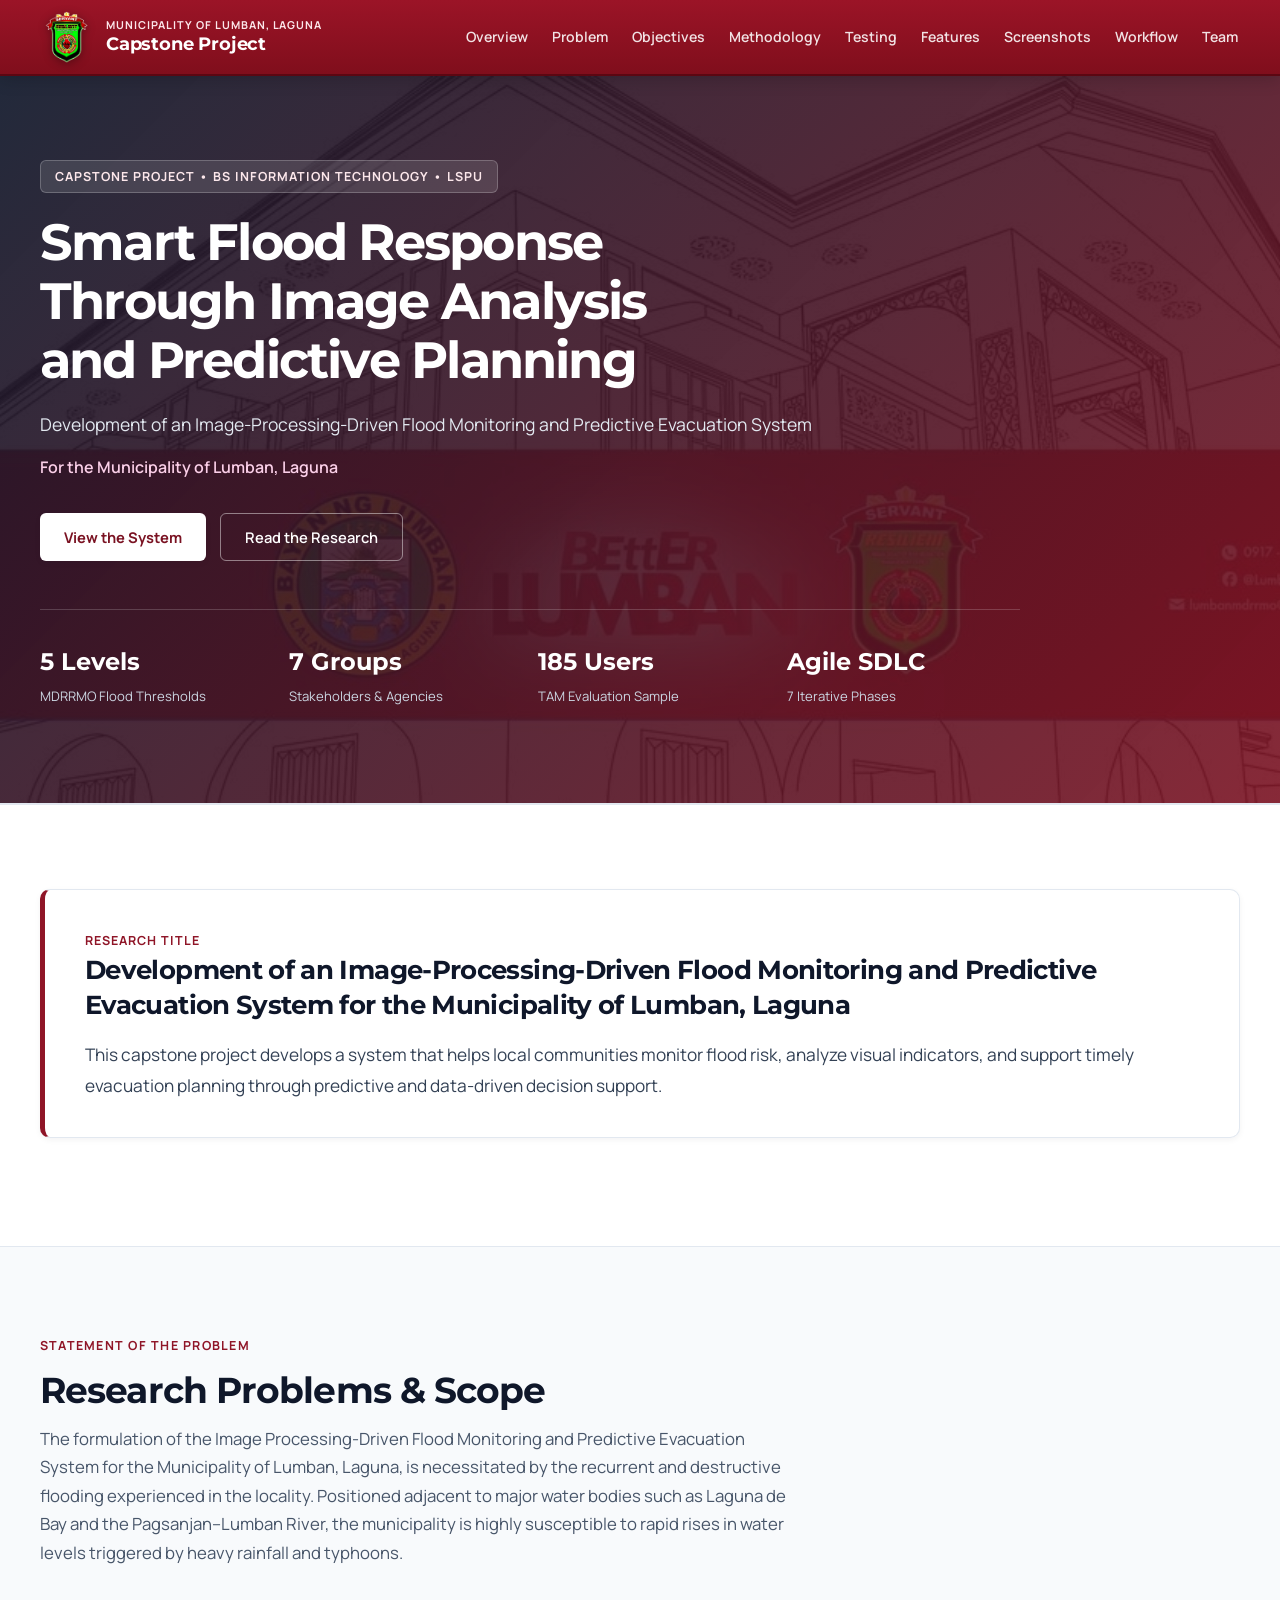
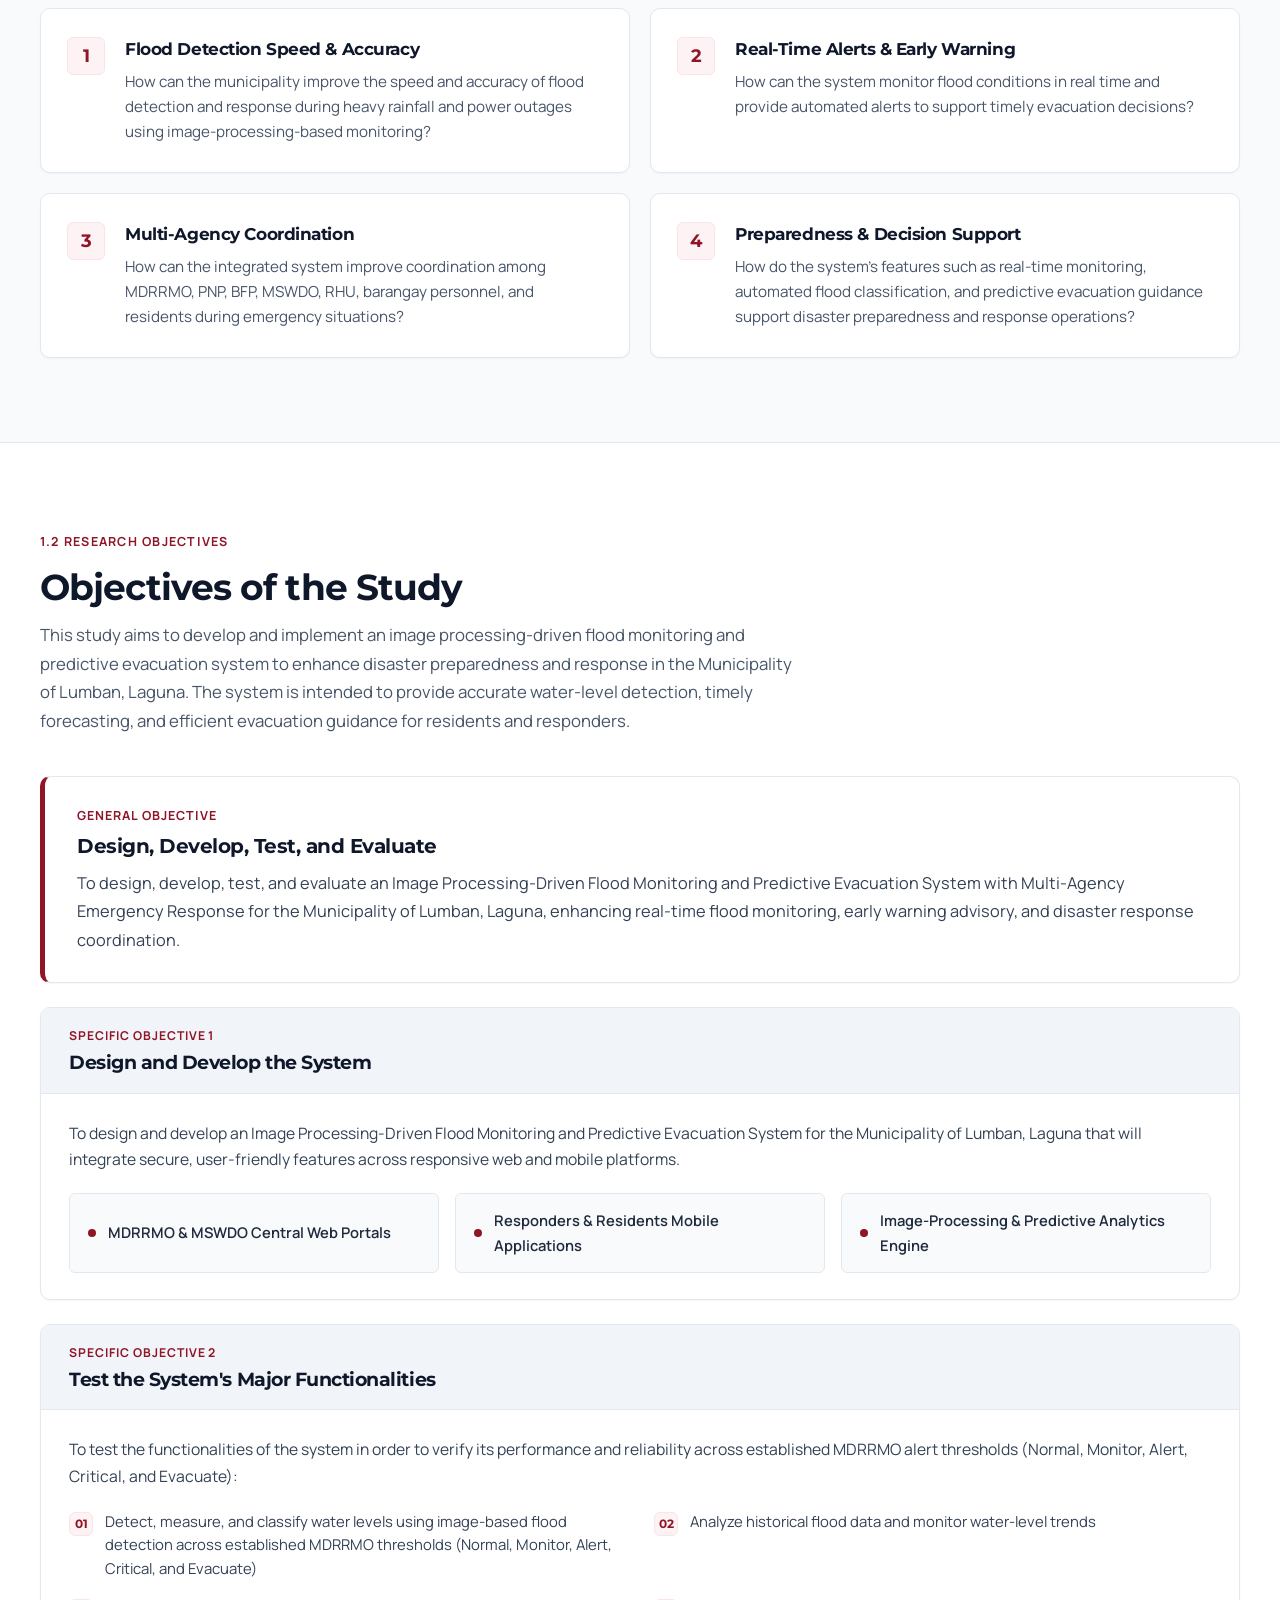
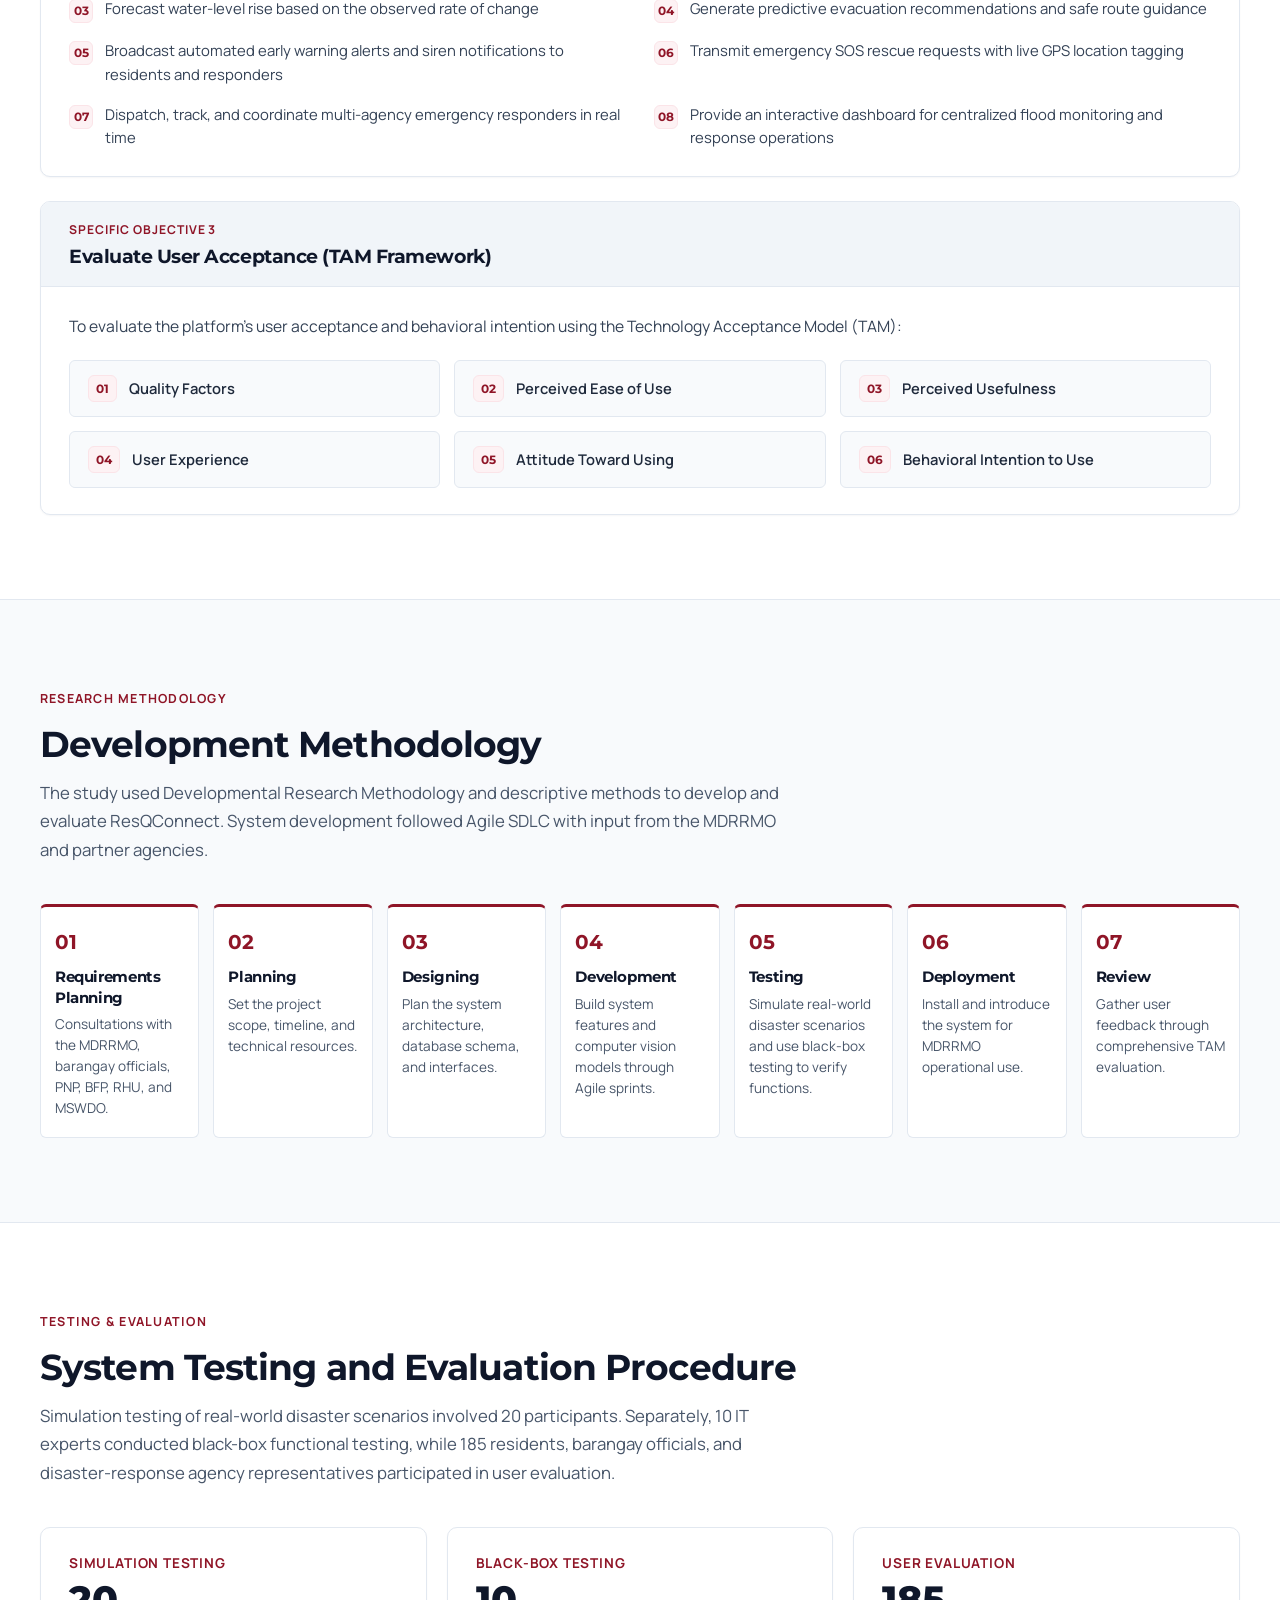
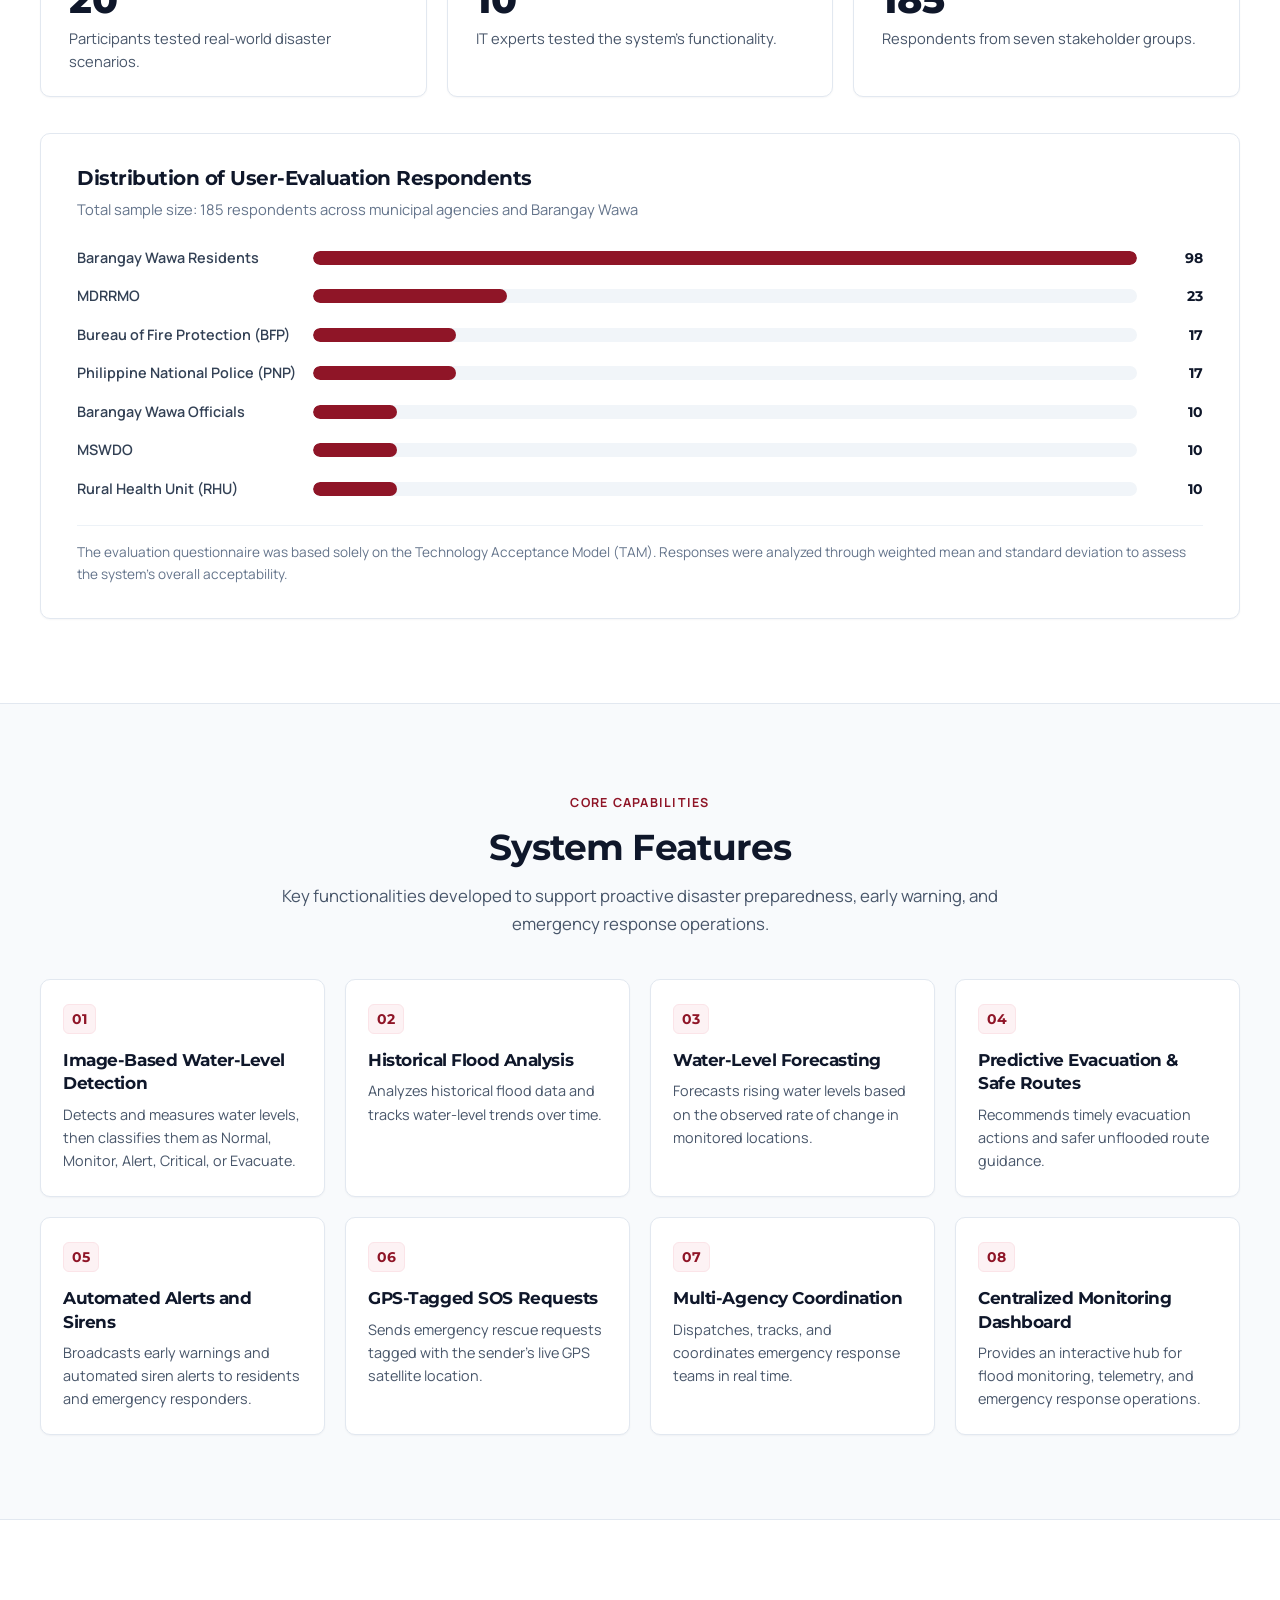
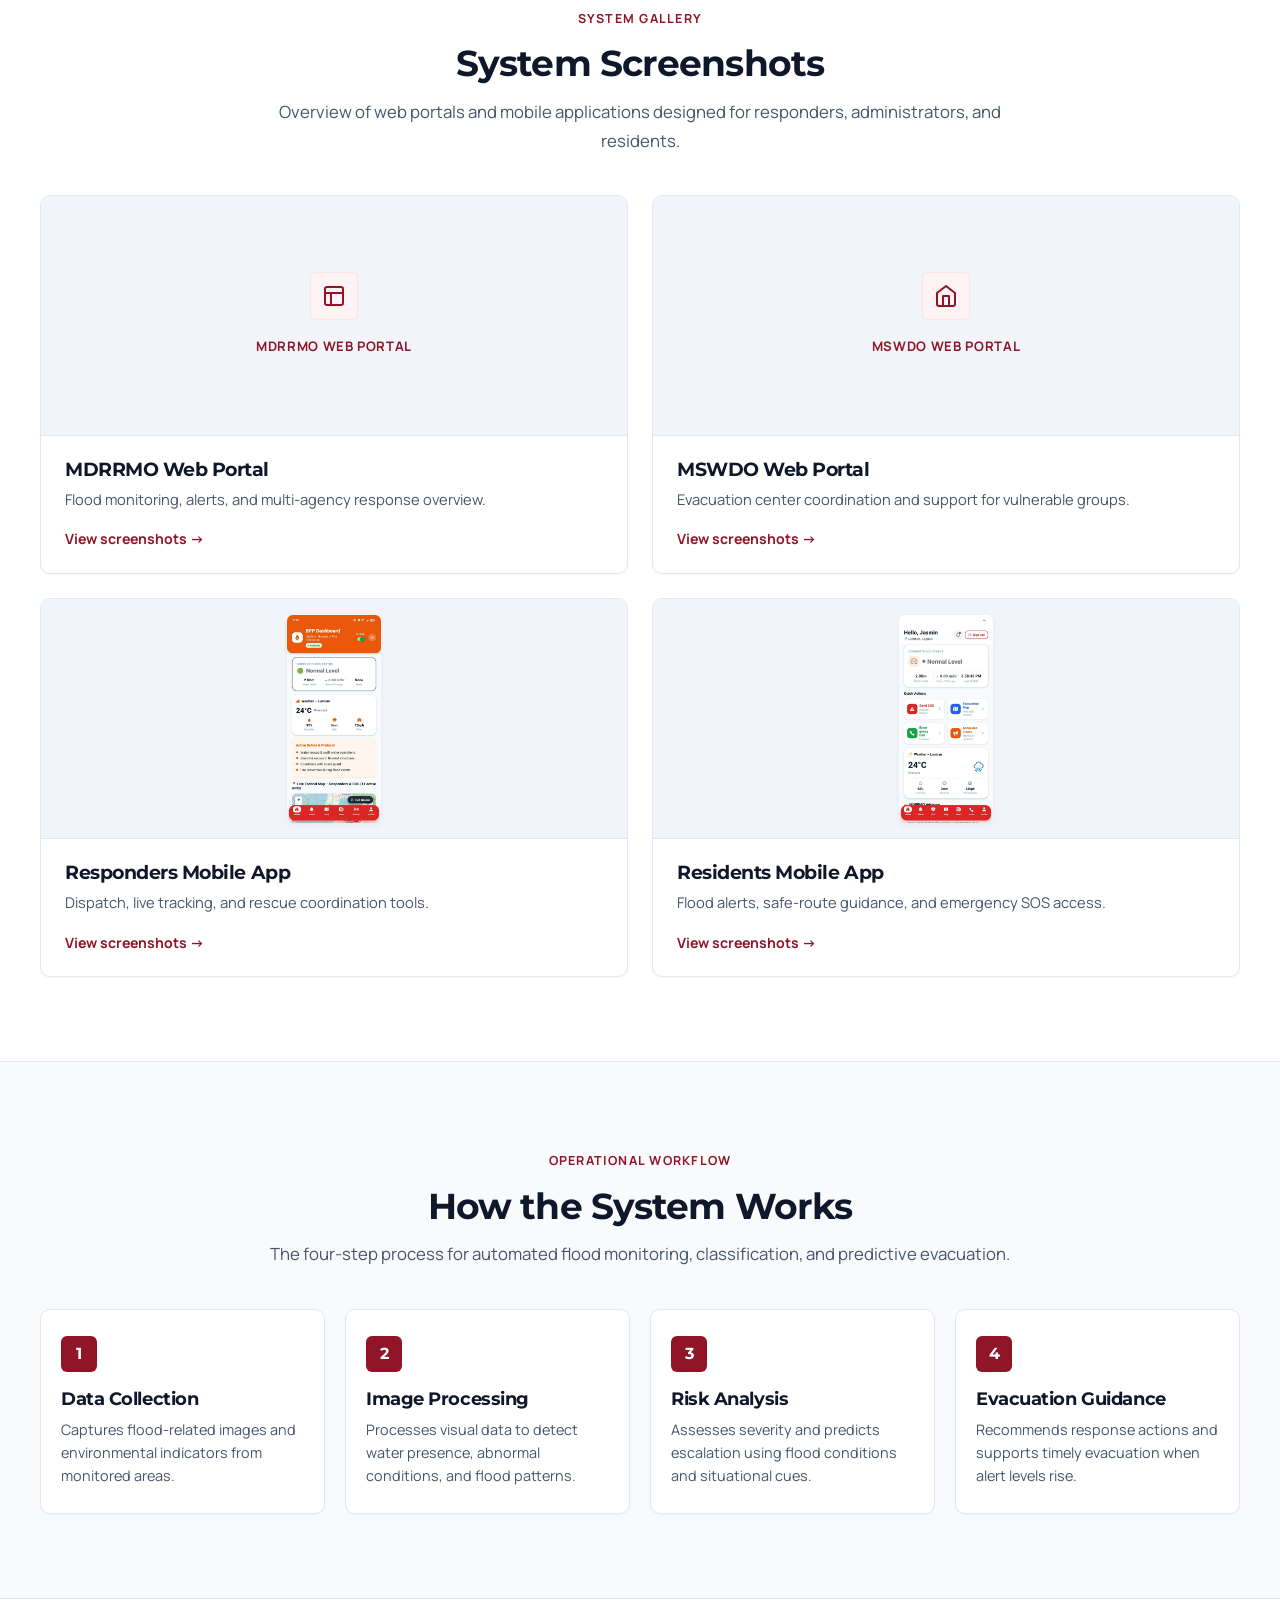
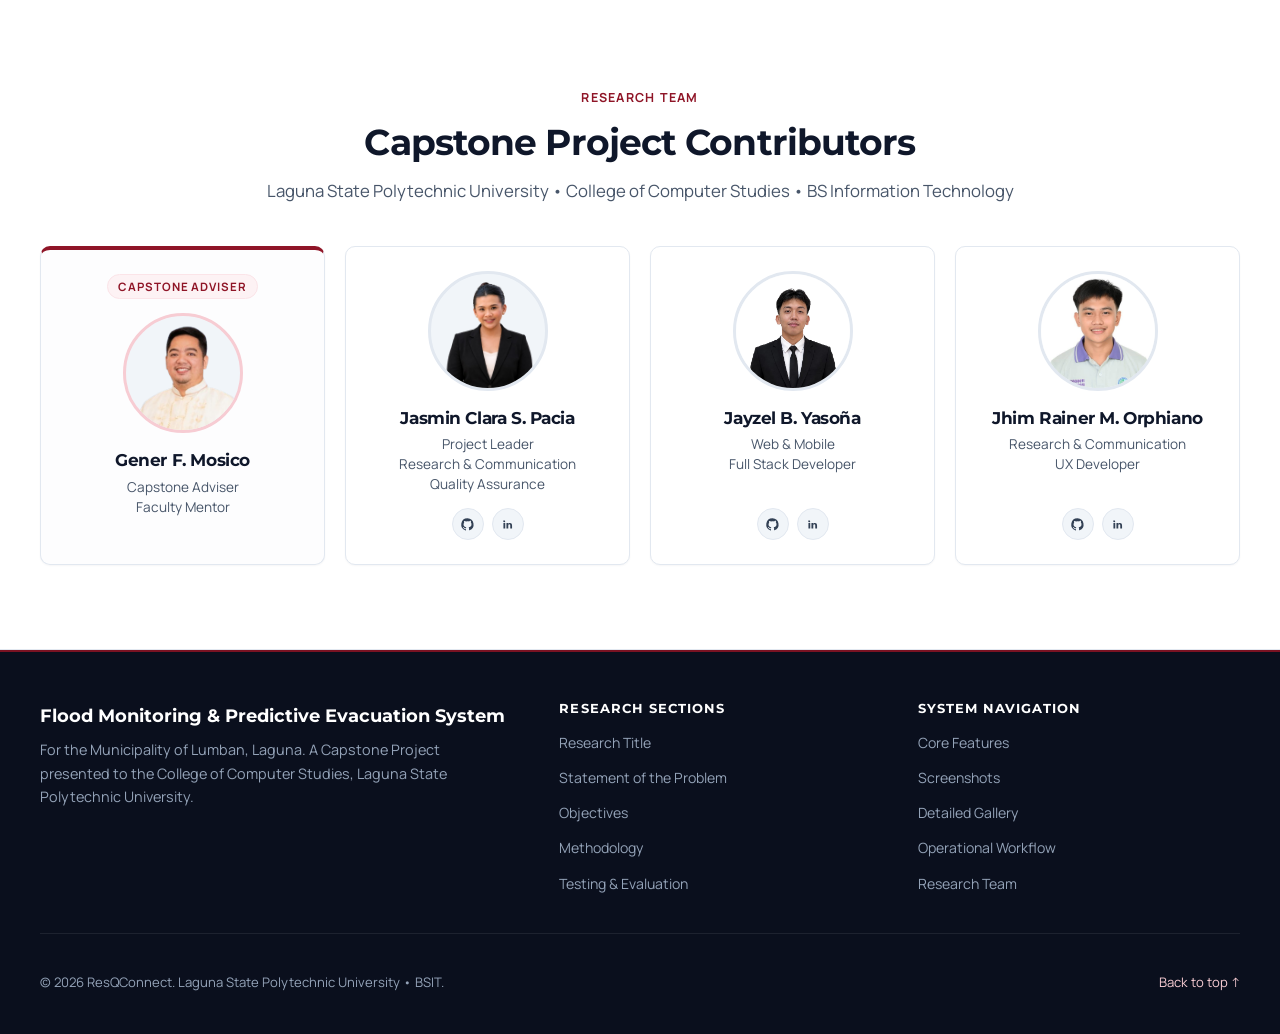
==== index.html @ 84edc013 "1st commit Web Pages" ====
<!DOCTYPE html>
<html lang="en">
  <head>
    <meta charset="UTF-8" />
    <meta name="viewport" content="width=device-width, initial-scale=1.0" />
    <title>Development of an Image-Processing-Driven Flood Monitoring and Predictive Evacuation System for Municipality of Lumban, Laguna</title>
    <meta
      name="description"
      content="Development of an Image-Processing-Driven Flood Monitoring and Predictive Evacuation System for Municipality of Lumban, Laguna."
    />
    <link rel="icon" type="image/png" href="assets/images/logo.png" />
    <link rel="shortcut icon" type="image/png" href="assets/images/logo.png" />
    <link rel="apple-touch-icon" href="assets/images/logo.png" />
    <link rel="preconnect" href="https://fonts.googleapis.com" />
    <link rel="preconnect" href="https://fonts.gstatic.com" crossorigin />
    <link
      href="https://fonts.googleapis.com/css2?family=Manrope:wght@400;500;600;700;800&family=Montserrat:wght@600;700;800&display=swap"
      rel="stylesheet"
    />
    <link rel="stylesheet" href="styles.css" />
  </head>
  <body>
    <div class="page-shell">
      <!-- Main Topbar Navigation -->
      <header class="topbar">
        <div class="container nav">
          <a href="#top" class="brand-wrap">
            <img src="assets/images/logo.png" alt="ResQConnect Logo" class="brand-logo" />
            <div class="brand-copy">
              <span class="brand-kicker">Municipality of Lumban, Laguna</span>
              <strong>Capstone Project</strong>
            </div>
          </a>

          <nav class="main-nav" aria-label="Main navigation">
            <a href="#overview">Overview</a>
            <a href="#problem">Problem</a>
            <a href="#objectives">Objectives</a>
            <a href="#methodology">Methodology</a>
            <a href="#testing">Testing</a>
            <a href="#features">Features</a>
            <a href="#screenshots">Screenshots</a>
            <a href="#workflow">Workflow</a>
            <a href="#team">Team</a>
          </nav>

          <button class="nav-toggle" type="button" aria-label="Toggle navigation menu" aria-expanded="false">
            <span></span>
            <span></span>
            <span></span>
          </button>
        </div>
      </header>

      <main>
        <!-- Hero Section -->
        <section class="hero" id="top">
          <div class="container">
            <div class="hero-content">
              <span class="hero-meta-badge">Capstone Project &bull; BS Information Technology &bull; LSPU</span>
              <h1>
                Smart Flood Response<br />
                Through Image Analysis<br />
                and Predictive Planning
              </h1>
              <p class="hero-subtitle">
                Development of an Image-Processing-Driven Flood Monitoring and Predictive Evacuation System
              </p>
              <p class="hero-location">
                For the Municipality of Lumban, Laguna
              </p>

              <div class="hero-actions">
                <a href="#overview" class="btn btn-white">View the System</a>
                <a href="#features" class="btn btn-outline-white">Read the Research</a>
              </div>

              <div class="hero-key-facts">
                <div class="fact-item">
                  <strong>5 Levels</strong>
                  <span>MDRRMO Flood Thresholds</span>
                </div>
                <div class="fact-item">
                  <strong>7 Groups</strong>
                  <span>Stakeholders &amp; Agencies</span>
                </div>
                <div class="fact-item">
                  <strong>185 Users</strong>
                  <span>TAM Evaluation Sample</span>
                </div>
                <div class="fact-item">
                  <strong>Agile SDLC</strong>
                  <span>7 Iterative Phases</span>
                </div>
              </div>
            </div>
          </div>
        </section>

        <!-- Research Overview / Research Title -->
        <section id="overview" class="section section-alt">
          <div class="container">
            <div class="research-title-card">
              <span class="research-title-kicker">Research Title</span>
              <h2>
                Development of an Image-Processing-Driven Flood Monitoring and Predictive Evacuation System for the Municipality of Lumban, Laguna
              </h2>
              <p class="research-summary-text">
                This capstone project develops a system that helps local communities monitor flood risk, analyze visual indicators, and support timely evacuation planning through predictive and data-driven decision support.
              </p>
            </div>
          </div>
        </section>

        <!-- Statement of the Problem -->
        <section id="problem" class="section">
          <div class="container">
            <div class="section-heading">
              <span class="section-kicker">Statement of the Problem</span>
              <h2>Research Problems &amp; Scope</h2>
              <p class="section-subtitle">
                The formulation of the Image Processing-Driven Flood Monitoring and Predictive Evacuation System for the Municipality of Lumban, Laguna, is necessitated by the recurrent and destructive flooding experienced in the locality. Positioned adjacent to major water bodies such as Laguna de Bay and the Pagsanjan–Lumban River, the municipality is highly susceptible to rapid rises in water levels triggered by heavy rainfall and typhoons.
              </p>
            </div>

            <div class="problem-grid">
              <article class="problem-card">
                <div class="problem-number">1</div>
                <div class="problem-body">
                  <h3>Flood Detection Speed &amp; Accuracy</h3>
                  <p>
                    How can the municipality improve the speed and accuracy of flood detection and response during heavy rainfall and power outages using image-processing-based monitoring?
                  </p>
                </div>
              </article>

              <article class="problem-card">
                <div class="problem-number">2</div>
                <div class="problem-body">
                  <h3>Real-Time Alerts &amp; Early Warning</h3>
                  <p>
                    How can the system monitor flood conditions in real time and provide automated alerts to support timely evacuation decisions?
                  </p>
                </div>
              </article>

              <article class="problem-card">
                <div class="problem-number">3</div>
                <div class="problem-body">
                  <h3>Multi-Agency Coordination</h3>
                  <p>
                    How can the integrated system improve coordination among MDRRMO, PNP, BFP, MSWDO, RHU, barangay personnel, and residents during emergency situations?
                  </p>
                </div>
              </article>

              <article class="problem-card">
                <div class="problem-number">4</div>
                <div class="problem-body">
                  <h3>Preparedness &amp; Decision Support</h3>
                  <p>
                    How do the system’s features such as real-time monitoring, automated flood classification, and predictive evacuation guidance support disaster preparedness and response operations?
                  </p>
                </div>
              </article>
            </div>
          </div>
        </section>

        <!-- Research Objectives -->
        <section id="objectives" class="section section-alt">
          <div class="container">
            <div class="section-heading">
              <span class="section-kicker">1.2 Research Objectives</span>
              <h2>Objectives of the Study</h2>
              <p class="section-subtitle">
                This study aims to develop and implement an image processing-driven flood monitoring and predictive evacuation system to enhance disaster preparedness and response in the Municipality of Lumban, Laguna. The system is intended to provide accurate water-level detection, timely forecasting, and efficient evacuation guidance for residents and responders.
              </p>
            </div>

            <div class="general-objective-box">
              <span class="box-kicker">General Objective</span>
              <h3>Design, Develop, Test, and Evaluate</h3>
              <p>
                To design, develop, test, and evaluate an Image Processing-Driven Flood Monitoring and Predictive Evacuation System with Multi-Agency Emergency Response for the Municipality of Lumban, Laguna, enhancing real-time flood monitoring, early warning advisory, and disaster response coordination.
              </p>
            </div>

            <div class="objectives-stack">
              <!-- Specific Objective 1 -->
              <article class="objective-card">
                <div class="objective-header">
                  <span class="objective-tag">Specific Objective 1</span>
                  <h3>Design and Develop the System</h3>
                </div>
                <div class="objective-body">
                  <p>
                    To design and develop an Image Processing-Driven Flood Monitoring and Predictive Evacuation System for the Municipality of Lumban, Laguna that will integrate secure, user-friendly features across responsive web and mobile platforms.
                  </p>
                  <div class="objective-chips-grid">
                    <div class="objective-chip">
                      <span class="chip-dot"></span>
                      <span>MDRRMO &amp; MSWDO Central Web Portals</span>
                    </div>
                    <div class="objective-chip">
                      <span class="chip-dot"></span>
                      <span>Responders &amp; Residents Mobile Applications</span>
                    </div>
                    <div class="objective-chip">
                      <span class="chip-dot"></span>
                      <span>Image-Processing &amp; Predictive Analytics Engine</span>
                    </div>
                  </div>
                </div>
              </article>

              <!-- Specific Objective 2 -->
              <article class="objective-card">
                <div class="objective-header">
                  <span class="objective-tag">Specific Objective 2</span>
                  <h3>Test the System's Major Functionalities</h3>
                </div>
                <div class="objective-body">
                  <p>
                    To test the functionalities of the system in order to verify its performance and reliability across established MDRRMO alert thresholds (Normal, Monitor, Alert, Critical, and Evacuate):
                  </p>
                  <ul class="feature-check-list">
                    <li>
                      <span class="check-num">01</span>
                      <span>Detect, measure, and classify water levels using image-based flood detection across established MDRRMO thresholds (Normal, Monitor, Alert, Critical, and Evacuate)</span>
                    </li>
                    <li>
                      <span class="check-num">02</span>
                      <span>Analyze historical flood data and monitor water-level trends</span>
                    </li>
                    <li>
                      <span class="check-num">03</span>
                      <span>Forecast water-level rise based on the observed rate of change</span>
                    </li>
                    <li>
                      <span class="check-num">04</span>
                      <span>Generate predictive evacuation recommendations and safe route guidance</span>
                    </li>
                    <li>
                      <span class="check-num">05</span>
                      <span>Broadcast automated early warning alerts and siren notifications to residents and responders</span>
                    </li>
                    <li>
                      <span class="check-num">06</span>
                      <span>Transmit emergency SOS rescue requests with live GPS location tagging</span>
                    </li>
                    <li>
                      <span class="check-num">07</span>
                      <span>Dispatch, track, and coordinate multi-agency emergency responders in real time</span>
                    </li>
                    <li>
                      <span class="check-num">08</span>
                      <span>Provide an interactive dashboard for centralized flood monitoring and response operations</span>
                    </li>
                  </ul>
                </div>
              </article>

              <!-- Specific Objective 3 -->
              <article class="objective-card">
                <div class="objective-header">
                  <span class="objective-tag">Specific Objective 3</span>
                  <h3>Evaluate User Acceptance (TAM Framework)</h3>
                </div>
                <div class="objective-body">
                  <p>
                    To evaluate the platform's user acceptance and behavioral intention using the Technology Acceptance Model (TAM):
                  </p>
                  <ul class="tam-grid">
                    <li class="tam-grid-item">
                      <span class="tam-num">01</span>
                      <span>Quality Factors</span>
                    </li>
                    <li class="tam-grid-item">
                      <span class="tam-num">02</span>
                      <span>Perceived Ease of Use</span>
                    </li>
                    <li class="tam-grid-item">
                      <span class="tam-num">03</span>
                      <span>Perceived Usefulness</span>
                    </li>
                    <li class="tam-grid-item">
                      <span class="tam-num">04</span>
                      <span>User Experience</span>
                    </li>
                    <li class="tam-grid-item">
                      <span class="tam-num">05</span>
                      <span>Attitude Toward Using</span>
                    </li>
                    <li class="tam-grid-item">
                      <span class="tam-num">06</span>
                      <span>Behavioral Intention to Use</span>
                    </li>
                  </ul>
                </div>
              </article>
            </div>
          </div>
        </section>

        <!-- Methodology -->
        <section id="methodology" class="section">
          <div class="container">
            <div class="section-heading">
              <span class="section-kicker">Research Methodology</span>
              <h2>Development Methodology</h2>
              <p class="section-subtitle">
                The study used Developmental Research Methodology and descriptive methods to develop and evaluate ResQConnect. System development followed Agile SDLC with input from the MDRRMO and partner agencies.
              </p>
            </div>

            <div class="agile-grid">
              <article class="agile-card">
                <span class="agile-step-num">01</span>
                <h4>Requirements Planning</h4>
                <p>Consultations with the MDRRMO, barangay officials, PNP, BFP, RHU, and MSWDO.</p>
              </article>

              <article class="agile-card">
                <span class="agile-step-num">02</span>
                <h4>Planning</h4>
                <p>Set the project scope, timeline, and technical resources.</p>
              </article>

              <article class="agile-card">
                <span class="agile-step-num">03</span>
                <h4>Designing</h4>
                <p>Plan the system architecture, database schema, and interfaces.</p>
              </article>

              <article class="agile-card">
                <span class="agile-step-num">04</span>
                <h4>Development</h4>
                <p>Build system features and computer vision models through Agile sprints.</p>
              </article>

              <article class="agile-card">
                <span class="agile-step-num">05</span>
                <h4>Testing</h4>
                <p>Simulate real-world disaster scenarios and use black-box testing to verify functions.</p>
              </article>

              <article class="agile-card">
                <span class="agile-step-num">06</span>
                <h4>Deployment</h4>
                <p>Install and introduce the system for MDRRMO operational use.</p>
              </article>

              <article class="agile-card">
                <span class="agile-step-num">07</span>
                <h4>Review</h4>
                <p>Gather user feedback through comprehensive TAM evaluation.</p>
              </article>
            </div>
          </div>
        </section>

        <!-- Testing & Evaluation -->
        <section id="testing" class="section section-alt">
          <div class="container">
            <div class="section-heading">
              <span class="section-kicker">Testing &amp; Evaluation</span>
              <h2>System Testing and Evaluation Procedure</h2>
              <p class="section-subtitle">
                Simulation testing of real-world disaster scenarios involved 20 participants. Separately, 10 IT experts conducted black-box functional testing, while 185 residents, barangay officials, and disaster-response agency representatives participated in user evaluation.
              </p>
            </div>

            <div class="metrics-row">
              <div class="metric-card">
                <span>Simulation Testing</span>
                <strong>20</strong>
                <p>Participants tested real-world disaster scenarios.</p>
              </div>

              <div class="metric-card">
                <span>Black-Box Testing</span>
                <strong>10</strong>
                <p>IT experts tested the system's functionality.</p>
              </div>

              <div class="metric-card">
                <span>User Evaluation</span>
                <strong>185</strong>
                <p>Respondents from seven stakeholder groups.</p>
              </div>
            </div>

            <!-- Distribution Chart -->
            <div class="chart-box">
              <h3>Distribution of User-Evaluation Respondents</h3>
              <p class="chart-box-desc">Total sample size: 185 respondents across municipal agencies and Barangay Wawa</p>

              <div class="bar-chart-list" role="img" aria-label="Horizontal bar graph of 185 respondents">
                <div class="bar-row">
                  <span class="bar-label">Barangay Wawa Residents</span>
                  <div class="bar-track"><div class="bar-fill" style="width: 100%;"></div></div>
                  <strong class="bar-val">98</strong>
                </div>

                <div class="bar-row">
                  <span class="bar-label">MDRRMO</span>
                  <div class="bar-track"><div class="bar-fill" style="width: 23.5%;"></div></div>
                  <strong class="bar-val">23</strong>
                </div>

                <div class="bar-row">
                  <span class="bar-label">Bureau of Fire Protection (BFP)</span>
                  <div class="bar-track"><div class="bar-fill" style="width: 17.3%;"></div></div>
                  <strong class="bar-val">17</strong>
                </div>

                <div class="bar-row">
                  <span class="bar-label">Philippine National Police (PNP)</span>
                  <div class="bar-track"><div class="bar-fill" style="width: 17.3%;"></div></div>
                  <strong class="bar-val">17</strong>
                </div>

                <div class="bar-row">
                  <span class="bar-label">Barangay Wawa Officials</span>
                  <div class="bar-track"><div class="bar-fill" style="width: 10.2%;"></div></div>
                  <strong class="bar-val">10</strong>
                </div>

                <div class="bar-row">
                  <span class="bar-label">MSWDO</span>
                  <div class="bar-track"><div class="bar-fill" style="width: 10.2%;"></div></div>
                  <strong class="bar-val">10</strong>
                </div>

                <div class="bar-row">
                  <span class="bar-label">Rural Health Unit (RHU)</span>
                  <div class="bar-track"><div class="bar-fill" style="width: 10.2%;"></div></div>
                  <strong class="bar-val">10</strong>
                </div>
              </div>

              <p class="chart-note">
                The evaluation questionnaire was based solely on the Technology Acceptance Model (TAM). Responses were analyzed through weighted mean and standard deviation to assess the system's overall acceptability.
              </p>
            </div>
          </div>
        </section>

        <!-- Core System Features -->
        <section id="features" class="section">
          <div class="container">
            <div class="section-heading center">
              <span class="section-kicker">Core Capabilities</span>
              <h2>System Features</h2>
              <p class="section-subtitle">
                Key functionalities developed to support proactive disaster preparedness, early warning, and emergency response operations.
              </p>
            </div>

            <div class="features-grid">
              <article class="feature-box">
                <span class="feature-num">01</span>
                <h3>Image-Based Water-Level Detection</h3>
                <p>Detects and measures water levels, then classifies them as Normal, Monitor, Alert, Critical, or Evacuate.</p>
              </article>

              <article class="feature-box">
                <span class="feature-num">02</span>
                <h3>Historical Flood Analysis</h3>
                <p>Analyzes historical flood data and tracks water-level trends over time.</p>
              </article>

              <article class="feature-box">
                <span class="feature-num">03</span>
                <h3>Water-Level Forecasting</h3>
                <p>Forecasts rising water levels based on the observed rate of change in monitored locations.</p>
              </article>

              <article class="feature-box">
                <span class="feature-num">04</span>
                <h3>Predictive Evacuation &amp; Safe Routes</h3>
                <p>Recommends timely evacuation actions and safer unflooded route guidance.</p>
              </article>

              <article class="feature-box">
                <span class="feature-num">05</span>
                <h3>Automated Alerts and Sirens</h3>
                <p>Broadcasts early warnings and automated siren alerts to residents and emergency responders.</p>
              </article>

              <article class="feature-box">
                <span class="feature-num">06</span>
                <h3>GPS-Tagged SOS Requests</h3>
                <p>Sends emergency rescue requests tagged with the sender's live GPS satellite location.</p>
              </article>

              <article class="feature-box">
                <span class="feature-num">07</span>
                <h3>Multi-Agency Coordination</h3>
                <p>Dispatches, tracks, and coordinates emergency response teams in real time.</p>
              </article>

              <article class="feature-box">
                <span class="feature-num">08</span>
                <h3>Centralized Monitoring Dashboard</h3>
                <p>Provides an interactive hub for flood monitoring, telemetry, and emergency response operations.</p>
              </article>
            </div>
          </div>
        </section>

        <!-- System Screenshots Section -->
        <section id="screenshots" class="section section-alt">
          <div class="container">
            <div class="section-heading center">
              <span class="section-kicker">System Gallery</span>
              <h2>System Screenshots</h2>
              <p class="section-subtitle">
                Overview of web portals and mobile applications designed for responders, administrators, and residents.
              </p>
            </div>

            <div class="screenshots-grid">
              <article class="screenshot-card">
                <div class="screenshot-preview">
                  <div class="portal-placeholder">
                    <div class="portal-placeholder-icon">
                      <svg viewBox="0 0 24 24" fill="none" stroke="currentColor" stroke-width="2" stroke-linecap="round" stroke-linejoin="round" style="width: 24px; height: 24px;"><rect x="3" y="3" width="18" height="18" rx="2" ry="2"/><line x1="3" y1="9" x2="21" y2="9"/><line x1="9" y1="21" x2="9" y2="9"/></svg>
                    </div>
                    <span class="portal-placeholder-badge">MDRRMO Web Portal</span>
                  </div>
                </div>
                <div class="screenshot-body">
                  <h3>MDRRMO Web Portal</h3>
                  <p>Flood monitoring, alerts, and multi-agency response overview.</p>
                  <a class="screenshot-link" href="screenshots.html#mdrrmo-portal">View screenshots &rarr;</a>
                </div>
              </article>

              <article class="screenshot-card">
                <div class="screenshot-preview">
                  <div class="portal-placeholder">
                    <div class="portal-placeholder-icon">
                      <svg viewBox="0 0 24 24" fill="none" stroke="currentColor" stroke-width="2" stroke-linecap="round" stroke-linejoin="round" style="width: 24px; height: 24px;"><path d="M3 9l9-7 9 7v11a2 2 0 0 1-2 2H5a2 2 0 0 1-2-2z"/><polyline points="9 22 9 12 15 12 15 22"/></svg>
                    </div>
                    <span class="portal-placeholder-badge">MSWDO Web Portal</span>
                  </div>
                </div>
                <div class="screenshot-body">
                  <h3>MSWDO Web Portal</h3>
                  <p>Evacuation center coordination and support for vulnerable groups.</p>
                  <a class="screenshot-link" href="screenshots.html#mswdo-portal">View screenshots &rarr;</a>
                </div>
              </article>

              <article class="screenshot-card">
                <div class="screenshot-preview">
                  <img src="assets/images/Responders%20Homepage.jpg" alt="Responders Mobile App showing the BFP dashboard and flood response tools" />
                </div>
                <div class="screenshot-body">
                  <h3>Responders Mobile App</h3>
                  <p>Dispatch, live tracking, and rescue coordination tools.</p>
                  <a class="screenshot-link" href="screenshots.html#responders-app">View screenshots &rarr;</a>
                </div>
              </article>

              <article class="screenshot-card">
                <div class="screenshot-preview">
                  <img src="assets/images/Residents%20Homepage.jpg" alt="Residents Mobile App showing flood status, emergency actions, and local weather" />
                </div>
                <div class="screenshot-body">
                  <h3>Residents Mobile App</h3>
                  <p>Flood alerts, safe-route guidance, and emergency SOS access.</p>
                  <a class="screenshot-link" href="screenshots.html#residents-app">View screenshots &rarr;</a>
                </div>
              </article>
            </div>
          </div>
        </section>

        <!-- Operational Workflow -->
        <section id="workflow" class="section">
          <div class="container">
            <div class="section-heading center">
              <span class="section-kicker">Operational Workflow</span>
              <h2>How the System Works</h2>
              <p class="section-subtitle">
                The four-step process for automated flood monitoring, classification, and predictive evacuation.
              </p>
            </div>

            <div class="workflow-grid">
              <div class="workflow-card">
                <span class="workflow-step-badge">1</span>
                <h3>Data Collection</h3>
                <p>Captures flood-related images and environmental indicators from monitored areas.</p>
              </div>

              <div class="workflow-card">
                <span class="workflow-step-badge">2</span>
                <h3>Image Processing</h3>
                <p>Processes visual data to detect water presence, abnormal conditions, and flood patterns.</p>
              </div>

              <div class="workflow-card">
                <span class="workflow-step-badge">3</span>
                <h3>Risk Analysis</h3>
                <p>Assesses severity and predicts escalation using flood conditions and situational cues.</p>
              </div>

              <div class="workflow-card">
                <span class="workflow-step-badge">4</span>
                <h3>Evacuation Guidance</h3>
                <p>Recommends response actions and supports timely evacuation when alert levels rise.</p>
              </div>
            </div>
          </div>
        </section>

        <!-- Research Team Section -->
        <section id="team" class="section section-alt">
          <div class="container">
            <div class="section-heading center">
              <span class="section-kicker">Research Team</span>
              <h2>Capstone Project Contributors</h2>
              <p class="section-subtitle">
                Laguna State Polytechnic University &bull; College of Computer Studies &bull; BS Information Technology
              </p>
            </div>

            <div class="team-grid">
              <!-- Capstone Adviser -->
              <div class="team-member-card adviser">
                <span class="adviser-label">Capstone Adviser</span>
                <div class="member-avatar">
                  <img src="assets/images/Mosico.png" alt="Gener F. Mosico, MSIT" />
                </div>
                <h3>Gener F. Mosico</h3>
                <p class="member-role">Capstone Adviser<br>Faculty Mentor</p>
              </div>

              <!-- Jasmin Clara S. Pacia -->
              <div class="team-member-card">
                <div class="member-avatar">
                  <img src="assets/images/PACIA (2).png" alt="Jasmin Clara S. Pacia" />
                </div>
                <h3>Jasmin Clara S. Pacia</h3>
                <p class="member-role">Project Leader<br>Research &amp; Communication<br>Quality Assurance</p>
                <div class="member-socials" aria-label="Jasmin Clara S. Pacia social links">
                  <a href="https://github.com/jast27" target="_blank" rel="noopener noreferrer" aria-label="GitHub profile" class="member-social-btn">
                    <svg viewBox="0 0 24 24" fill="currentColor"><path d="M12 2a10 10 0 0 0-3.16 19.49c.5.09.68-.22.68-.48v-1.7c-2.77.6-3.35-1.18-3.35-1.18-.45-1.15-1.1-1.46-1.1-1.46-.9-.62.07-.61.07-.61 1 .07 1.53 1.03 1.53 1.03.89 1.53 2.34 1.09 2.91.83.09-.65.35-1.09.63-1.34-2.21-.25-4.54-1.1-4.54-4.9 0-1.08.39-1.97 1.03-2.66-.1-.25-.45-1.28.1-2.66 0 0 .84-.27 2.75 1.02A9.49 9.49 0 0 1 12 6.84c.85 0 1.71.11 2.51.33 1.91-1.29 2.75-1.02 2.75-1.02.55 1.38.2 2.41.1 2.66.64.69 1.03 1.58 1.03 2.66 0 3.81-2.34 4.64-4.56 4.89.36.3.68.9.68 1.82v2.7c0 .26.18.58.69.48A10 10 0 0 0 12 2Z"/></svg>
                  </a>
                  <a href="https://www.linkedin.com/in/jasmin-clara-pacia-a3a770427/" target="_blank" rel="noopener noreferrer" aria-label="LinkedIn profile" class="member-social-btn">
                    <svg viewBox="0 0 24 24" fill="currentColor"><path d="M6.94 8.5A1.56 1.56 0 1 1 6.94 5.4a1.56 1.56 0 0 1 0 3.1ZM5.5 9.7h2.88v8.8H5.5V9.7Zm4.82 0h2.76v1.2h.04c.38-.72 1.32-1.48 2.72-1.48 2.91 0 3.45 1.9 3.45 4.38v4.7h-2.88v-4.4c0-1.05-.02-2.4-1.47-2.4-1.47 0-1.7 1.14-1.7 2.32v4.48H10.32V9.7Z"/></svg>
                  </a>
                </div>
              </div>

              <!-- Jayzel B. Yasoña -->
              <div class="team-member-card">
                <div class="member-avatar">
                  <img src="assets/images/Yasoña.png" alt="Jayzel B. Yasoña" />
                </div>
                <h3>Jayzel B. Yasoña</h3>
                <p class="member-role">Web &amp; Mobile<br>Full Stack Developer</p>
                <div class="member-socials" aria-label="Jayzel B. Yasoña social links">
                  <a href="https://github.com/ja1152452" target="_blank" rel="noopener noreferrer" aria-label="GitHub profile" class="member-social-btn">
                    <svg viewBox="0 0 24 24" fill="currentColor"><path d="M12 2a10 10 0 0 0-3.16 19.49c.5.09.68-.22.68-.48v-1.7c-2.77.6-3.35-1.18-3.35-1.18-.45-1.15-1.1-1.46-1.1-1.46-.9-.62.07-.61.07-.61 1 .07 1.53 1.03 1.53 1.03.89 1.53 2.34 1.09 2.91.83.09-.65.35-1.09.63-1.34-2.21-.25-4.54-1.1-4.54-4.9 0-1.08.39-1.97 1.03-2.66-.1-.25-.45-1.28.1-2.66 0 0 .84-.27 2.75 1.02A9.49 9.49 0 0 1 12 6.84c.85 0 1.71.11 2.51.33 1.91-1.29 2.75-1.02 2.75-1.02.55 1.38.2 2.41.1 2.66.64.69 1.03 1.58 1.03 2.66 0 3.81-2.34 4.64-4.56 4.89.36.3.68.9.68 1.82v2.7c0 .26.18.58.69.48A10 10 0 0 0 12 2Z"/></svg>
                  </a>
                  <a href="https://www.linkedin.com/in/jayzel-yaso%C3%B1a-2b977a428/" target="_blank" rel="noopener noreferrer" aria-label="LinkedIn profile" class="member-social-btn">
                    <svg viewBox="0 0 24 24" fill="currentColor"><path d="M6.94 8.5A1.56 1.56 0 1 1 6.94 5.4a1.56 1.56 0 0 1 0 3.1ZM5.5 9.7h2.88v8.8H5.5V9.7Zm4.82 0h2.76v1.2h.04c.38-.72 1.32-1.48 2.72-1.48 2.91 0 3.45 1.9 3.45 4.38v4.7h-2.88v-4.4c0-1.05-.02-2.4-1.47-2.4-1.47 0-1.7 1.14-1.7 2.32v4.48H10.32V9.7Z"/></svg>
                  </a>
                </div>
              </div>

              <!-- Jhim Rainer M. Orphiano -->
              <div class="team-member-card">
                <div class="member-avatar">
                  <img src="assets/images/Orphiano.jpg" alt="Jhim Rainer M. Orphiano" />
                </div>
                <h3>Jhim Rainer M. Orphiano</h3>
                <p class="member-role">Research &amp; Communication<br>UX Developer</p>
                <div class="member-socials" aria-label="Jhim Rainer M. Orphiano social links">
                  <a href="https://github.com/orphianojhimrainer-hub" target="_blank" rel="noopener noreferrer" aria-label="GitHub profile" class="member-social-btn">
                    <svg viewBox="0 0 24 24" fill="currentColor"><path d="M12 2a10 10 0 0 0-3.16 19.49c.5.09.68-.22.68-.48v-1.7c-2.77.6-3.35-1.18-3.35-1.18-.45-1.15-1.1-1.46-1.1-1.46-.9-.62.07-.61.07-.61 1 .07 1.53 1.03 1.53 1.03.89 1.53 2.34 1.09 2.91.83.09-.65.35-1.09.63-1.34-2.21-.25-4.54-1.1-4.54-4.9 0-1.08.39-1.97 1.03-2.66-.1-.25-.45-1.28.1-2.66 0 0 .84-.27 2.75 1.02A9.49 9.49 0 0 1 12 6.84c.85 0 1.71.11 2.51.33 1.91-1.29 2.75-1.02 2.75-1.02.55 1.38.2 2.41.1 2.66.64.69 1.03 1.58 1.03 2.66 0 3.81-2.34 4.64-4.56 4.89.36.3.68.9.68 1.82v2.7c0 .26.18.58.69.48A10 10 0 0 0 12 2Z"/></svg>
                  </a>
                  <a href="https://www.linkedin.com/in/jhim-rainer-orphiano-b66775427/" target="_blank" rel="noopener noreferrer" aria-label="LinkedIn profile" class="member-social-btn">
                    <svg viewBox="0 0 24 24" fill="currentColor"><path d="M6.94 8.5A1.56 1.56 0 1 1 6.94 5.4a1.56 1.56 0 0 1 0 3.1ZM5.5 9.7h2.88v8.8H5.5V9.7Zm4.82 0h2.76v1.2h.04c.38-.72 1.32-1.48 2.72-1.48 2.91 0 3.45 1.9 3.45 4.38v4.7h-2.88v-4.4c0-1.05-.02-2.4-1.47-2.4-1.47 0-1.7 1.14-1.7 2.32v4.48H10.32V9.7Z"/></svg>
                  </a>
                </div>
              </div>
            </div>
          </div>
        </section>
      </main>

      <!-- Footer -->
      <footer class="site-footer">
        <div class="container">
          <div class="footer-top">
            <div class="footer-brand">
              <strong>Flood Monitoring &amp; Predictive Evacuation System</strong>
              <p>For the Municipality of Lumban, Laguna. A Capstone Project presented to the College of Computer Studies, Laguna State Polytechnic University.</p>
            </div>
            <div class="footer-links-col">
              <h4>Research Sections</h4>
              <ul>
                <li><a href="#overview">Research Title</a></li>
                <li><a href="#problem">Statement of the Problem</a></li>
                <li><a href="#objectives">Objectives</a></li>
                <li><a href="#methodology">Methodology</a></li>
                <li><a href="#testing">Testing &amp; Evaluation</a></li>
              </ul>
            </div>
            <div class="footer-links-col">
              <h4>System Navigation</h4>
              <ul>
                <li><a href="#features">Core Features</a></li>
                <li><a href="#screenshots">Screenshots</a></li>
                <li><a href="screenshots.html">Detailed Gallery</a></li>
                <li><a href="#workflow">Operational Workflow</a></li>
                <li><a href="#team">Research Team</a></li>
              </ul>
            </div>
          </div>

          <div class="footer-bottom">
            <p>&copy; 2026 ResQConnect. Laguna State Polytechnic University &bull; BSIT.</p>
            <a href="#top">Back to top &uarr;</a>
          </div>
        </div>
      </footer>

      <!-- Back to Top Button -->
      <button class="back-to-top" type="button" aria-label="Back to top">
        <svg viewBox="0 0 24 24" fill="none" stroke="currentColor" stroke-width="2.5" stroke-linecap="round" stroke-linejoin="round"><path d="M18 15l-6-6-6 6"/></svg>
      </button>
    </div>

    <!-- Main JavaScript -->
    <script src="assets/js/main.js"></script>
  </body>
</html>
---- styles.css ----
/* ==========================================================================
   ResQConnect - Academic Capstone & Municipal System Presentation
   Design System: Clean, Formal, Dignified, Enterprise & Academic
   ========================================================================== */

:root {
  /* Institutional Brand Palette */
  --primary-900: #5c0d19;
  --primary-800: #7a1222;
  --primary-700: #8f1527;
  --primary-600: #a71c31;
  --primary-500: #bf263d;
  --primary-50: #fdf2f4;
  --primary-100: #fbe4e8;
  --primary-200: #f7ccd3;

  /* Executive Slate & Text */
  --slate-950: #0a0f1d;
  --slate-900: #0f172a;
  --slate-800: #1e293b;
  --slate-700: #334155;
  --slate-600: #475569;
  --slate-500: #64748b;
  --slate-400: #94a3b8;
  --slate-300: #cbd5e1;
  --slate-200: #e2e8f0;
  --slate-100: #f1f5f9;
  --slate-50: #f8fafc;
  --white: #ffffff;

  /* Semantic Variables */
  --bg-page: #f8fafc;
  --bg-card: #ffffff;
  --text-main: #0f172a;
  --text-muted: #475569;
  --text-light: #64748b;
  --border: #e2e8f0;
  --border-subtle: #edf2f7;
  --border-focus: #a71c31;

  /* Status Tones (Formal, Non-Arcade) */
  --status-normal: #166534;
  --status-normal-bg: #f0fdf4;
  --status-monitor: #854d0e;
  --status-monitor-bg: #fefce8;
  --status-alert: #9a3412;
  --status-alert-bg: #fff7ed;
  --status-critical: #991b1b;
  --status-critical-bg: #fef2f2;
  --status-evacuate: #701a75;
  --status-evacuate-bg: #fdf4ff;

  /* Shadows (Soft, Natural, Professional) */
  --shadow-xs: 0 1px 2px rgba(15, 23, 42, 0.04);
  --shadow-sm: 0 2px 6px rgba(15, 23, 42, 0.05);
  --shadow-md: 0 6px 16px -2px rgba(15, 23, 42, 0.06), 0 2px 6px -1px rgba(15, 23, 42, 0.04);
  --shadow-lg: 0 14px 28px -4px rgba(15, 23, 42, 0.08), 0 4px 10px -2px rgba(15, 23, 42, 0.04);

  /* Radii */
  --radius-sm: 6px;
  --radius-md: 10px;
  --radius-lg: 14px;
  --radius-xl: 20px;
  --radius-full: 9999px;

  /* Transitions */
  --transition: all 0.2s ease-in-out;
}

/* ==========================================================================
   Base & Reset
   ========================================================================== */

*, *::before, *::after {
  box-sizing: border-box;
}

html {
  scroll-behavior: smooth;
  scroll-padding-top: 86px;
  -webkit-text-size-adjust: 100%;
}

body {
  margin: 0;
  font-family: "Manrope", system-ui, -apple-system, BlinkMacSystemFont, "Segoe UI", Roboto, sans-serif;
  color: var(--text-main);
  background-color: var(--bg-page);
  line-height: 1.7;
  font-size: 1rem;
  -webkit-font-smoothing: antialiased;
}

body.menu-locked {
  overflow: hidden;
}

img {
  max-width: 100%;
  height: auto;
  display: block;
}

a {
  color: inherit;
  text-decoration: none;
  transition: var(--transition);
}

button {
  font-family: inherit;
  cursor: pointer;
  border: none;
  background: transparent;
}

.page-shell {
  min-height: 100vh;
  display: flex;
  flex-direction: column;
}

main {
  flex: 1 0 auto;
}

.container {
  width: min(1200px, calc(100% - 48px));
  margin: 0 auto;
}

/* ==========================================================================
   Typography & Shared Section Styles
   ========================================================================== */

h1, h2, h3, h4 {
  font-family: "Montserrat", "Manrope", sans-serif;
  color: var(--slate-900);
  font-weight: 700;
  line-height: 1.25;
  letter-spacing: -0.025em;
  margin: 0;
}

.section {
  padding: 84px 0;
  position: relative;
}

.section-alt {
  background-color: var(--white);
  border-top: 1px solid var(--border);
  border-bottom: 1px solid var(--border);
}

.section-heading {
  margin-bottom: 40px;
}

.section-heading.center {
  text-align: center;
}

.section-heading.center .section-kicker,
.section-heading.center .section-subtitle {
  margin-left: auto;
  margin-right: auto;
}

.section-kicker {
  display: inline-block;
  font-size: 0.78rem;
  font-weight: 700;
  letter-spacing: 0.1em;
  text-transform: uppercase;
  color: var(--primary-700);
  margin-bottom: 12px;
}

.section-heading h2 {
  font-size: clamp(1.9rem, 2.8vw, 2.5rem);
  color: var(--slate-900);
}

.section-subtitle {
  margin-top: 12px;
  max-width: 760px;
  color: var(--text-muted);
  font-size: 1.05rem;
  line-height: 1.7;
}

/* Buttons */
.btn {
  display: inline-flex;
  align-items: center;
  justify-content: center;
  gap: 8px;
  padding: 0 24px;
  height: 48px;
  border-radius: var(--radius-sm);
  font-size: 0.92rem;
  font-weight: 600;
  transition: var(--transition);
  white-space: nowrap;
}

.btn-primary {
  background-color: var(--primary-700);
  color: var(--white);
  box-shadow: var(--shadow-sm);
}

.btn-primary:hover {
  background-color: var(--primary-800);
  transform: translateY(-1px);
  box-shadow: var(--shadow-md);
}

.btn-secondary {
  background-color: var(--white);
  color: var(--slate-800);
  border: 1px solid var(--slate-300);
}

.btn-secondary:hover {
  background-color: var(--slate-50);
  border-color: var(--slate-400);
  color: var(--primary-700);
}

.btn-white {
  background-color: var(--white);
  color: var(--primary-800);
  font-weight: 700;
  box-shadow: var(--shadow-sm);
}

.btn-white:hover {
  background-color: var(--slate-100);
  color: var(--primary-900);
}

.btn-outline-white {
  background-color: transparent;
  color: var(--white);
  border: 1px solid rgba(255, 255, 255, 0.45);
}

.btn-outline-white:hover {
  background-color: rgba(255, 255, 255, 0.12);
  border-color: var(--white);
}

.btn-sm {
  height: 38px;
  padding: 0 16px;
  font-size: 0.85rem;
}

/* ==========================================================================
   Header & Navigation
   ========================================================================== */

.topbar {
  position: sticky;
  top: 0;
  left: 0;
  right: 0;
  z-index: 100;
  background: linear-gradient(180deg, #9b1427 0%, #800e1c 100%);
  border-bottom: 2px solid #5c0712;
  box-shadow: 0 4px 16px rgba(0, 0, 0, 0.16);
  transition: background 0.25s ease, box-shadow 0.25s ease;
}

.topbar.is-scrolled {
  background: #780c1a;
  box-shadow: 0 6px 20px rgba(0, 0, 0, 0.25);
}

.nav {
  display: flex;
  align-items: center;
  justify-content: space-between;
  min-height: 74px;
  gap: 24px;
}

.brand-wrap {
  display: inline-flex;
  align-items: center;
  gap: 14px;
  text-decoration: none;
  flex-shrink: 0;
}

.brand-logo {
  width: 52px;
  height: 52px;
  object-fit: contain;
  background: transparent;
  padding: 0;
  border-radius: 0;
  filter: drop-shadow(0 2px 5px rgba(0, 0, 0, 0.35));
  transition: transform 0.2s ease;
}

.brand-wrap:hover .brand-logo {
  transform: scale(1.04);
}

.brand-copy {
  display: flex;
  flex-direction: column;
}

.brand-kicker {
  font-size: 0.68rem;
  letter-spacing: 0.09em;
  text-transform: uppercase;
  color: #fce7eb;
  font-weight: 700;
  line-height: 1.2;
}

.brand-copy strong {
  font-size: 1.12rem;
  color: var(--white);
  font-family: "Montserrat", sans-serif;
  letter-spacing: -0.01em;
  font-weight: 700;
  line-height: 1.25;
  margin-top: 2px;
}

.main-nav {
  display: flex;
  align-items: center;
  gap: 20px;
}

.main-nav a {
  position: relative;
  padding: 8px 2px;
  font-size: 0.88rem;
  font-weight: 600;
  color: rgba(255, 255, 255, 0.88);
  transition: color 0.2s ease;
  white-space: nowrap;
}

.main-nav a::after {
  content: "";
  position: absolute;
  left: 0;
  bottom: 0;
  width: 0;
  height: 2px;
  background-color: var(--white);
  border-radius: 2px;
  transition: width 0.22s ease;
}

.main-nav a:hover,
.main-nav a.is-active {
  color: var(--white);
  background-color: transparent;
}

.main-nav a:hover::after,
.main-nav a.is-active::after {
  width: 100%;
}

.nav-toggle {
  display: none;
  width: 40px;
  height: 40px;
  border-radius: var(--radius-sm);
  background: rgba(0, 0, 0, 0.15);
  border: 1px solid rgba(255, 255, 255, 0.2);
  flex-direction: column;
  align-items: center;
  justify-content: center;
  gap: 5px;
  color: var(--white);
}

.nav-toggle span {
  display: block;
  width: 20px;
  height: 2px;
  background: var(--white);
  border-radius: 2px;
  transition: var(--transition);
}

.nav-toggle.is-active span:nth-child(1) {
  transform: translateY(7px) rotate(45deg);
}

.nav-toggle.is-active span:nth-child(2) {
  opacity: 0;
}

.nav-toggle.is-active span:nth-child(3) {
  transform: translateY(-7px) rotate(-45deg);
}

/* ==========================================================================
   Hero Section (Formal Academic Presentation)
   ========================================================================== */

.hero {
  position: relative;
  background:
    linear-gradient(135deg, rgba(15, 23, 42, 0.92) 0%, rgba(122, 18, 34, 0.9) 100%),
    url('assets/images/landing.jpg') center/cover no-repeat;
  color: var(--white);
  padding: 84px 0 96px;
  border-bottom: 1px solid var(--border);
}

.hero-content {
  max-width: 980px;
}

.hero-meta-badge {
  display: inline-block;
  padding: 5px 14px;
  background: rgba(255, 255, 255, 0.12);
  border: 1px solid rgba(255, 255, 255, 0.22);
  border-radius: var(--radius-sm);
  font-size: 0.78rem;
  font-weight: 700;
  letter-spacing: 0.08em;
  text-transform: uppercase;
  color: #fce7eb;
  margin-bottom: 20px;
}

.hero h1 {
  font-size: clamp(2.3rem, 4vw, 3.8rem);
  color: var(--white);
  line-height: 1.15;
  letter-spacing: -0.035em;
  margin-bottom: 20px;
}

.hero-subtitle {
  font-size: clamp(1.1rem, 1.35vw, 1.35rem);
  color: #e2e8f0;
  font-weight: 400;
  line-height: 1.6;
  margin-bottom: 8px;
}

.hero-location {
  font-size: 1rem;
  color: #fbcfe8;
  font-weight: 600;
  margin-bottom: 32px;
}

.hero-actions {
  display: flex;
  flex-wrap: wrap;
  gap: 14px;
  margin-bottom: 48px;
}

.hero-key-facts {
  display: grid;
  grid-template-columns: repeat(4, minmax(0, 1fr));
  gap: 16px;
  padding-top: 32px;
  border-top: 1px solid rgba(255, 255, 255, 0.18);
}

.fact-item {
  display: flex;
  flex-direction: column;
}

.fact-item strong {
  font-family: "Montserrat", sans-serif;
  font-size: 1.5rem;
  font-weight: 700;
  color: var(--white);
}

.fact-item span {
  font-size: 0.82rem;
  color: #cbd5e1;
  margin-top: 2px;
}

/* ==========================================================================
   Research Overview Section
   ========================================================================== */

.research-title-card {
  background-color: var(--white);
  border: 1px solid var(--border);
  border-left: 5px solid var(--primary-700);
  border-radius: var(--radius-md);
  padding: 36px 40px;
  box-shadow: var(--shadow-sm);
  margin-bottom: 24px;
}

.research-title-kicker {
  font-size: 0.78rem;
  font-weight: 700;
  text-transform: uppercase;
  letter-spacing: 0.08em;
  color: var(--primary-700);
  margin-bottom: 12px;
}

.research-title-card h2 {
  font-size: clamp(1.4rem, 2vw, 1.85rem);
  color: var(--slate-900);
  line-height: 1.35;
  margin-bottom: 16px;
}

.research-summary-text {
  font-size: 1.08rem;
  color: var(--slate-700);
  line-height: 1.8;
  margin: 0;
}

/* ==========================================================================
   Statement of the Problem
   ========================================================================== */

.problem-intro-box {
  background-color: var(--white);
  border: 1px solid var(--border);
  border-radius: var(--radius-md);
  padding: 28px 32px;
  margin-bottom: 32px;
  box-shadow: var(--shadow-xs);
}

.problem-intro-box p {
  font-size: 1.05rem;
  color: var(--slate-700);
  line-height: 1.75;
  margin: 0;
}

.problem-grid {
  display: grid;
  grid-template-columns: repeat(2, minmax(0, 1fr));
  gap: 20px;
}

.problem-card {
  background-color: var(--white);
  border: 1px solid var(--border);
  border-radius: var(--radius-md);
  padding: 28px 26px;
  display: flex;
  gap: 20px;
  align-items: flex-start;
  box-shadow: var(--shadow-xs);
  transition: var(--transition);
}

.problem-card:hover {
  border-color: var(--primary-200);
  box-shadow: var(--shadow-md);
  transform: translateY(-2px);
}

.problem-number {
  flex-shrink: 0;
  width: 38px;
  height: 38px;
  background-color: var(--primary-50);
  color: var(--primary-700);
  border: 1px solid var(--primary-100);
  border-radius: var(--radius-sm);
  font-family: "Montserrat", sans-serif;
  font-weight: 700;
  font-size: 1.1rem;
  display: grid;
  place-items: center;
}

.problem-body h3 {
  font-size: 1.08rem;
  color: var(--slate-900);
  margin-bottom: 8px;
  line-height: 1.4;
}

.problem-body p {
  font-size: 0.95rem;
  color: var(--slate-600);
  line-height: 1.65;
  margin: 0;
}

/* ==========================================================================
   Research Objectives
   ========================================================================== */

.general-objective-box {
  background-color: var(--white);
  border: 1px solid var(--border);
  border-left: 5px solid var(--primary-700);
  border-radius: var(--radius-md);
  padding: 28px 32px;
  margin-bottom: 24px;
  box-shadow: var(--shadow-xs);
}

.general-objective-box .box-kicker {
  font-size: 0.78rem;
  font-weight: 700;
  text-transform: uppercase;
  letter-spacing: 0.08em;
  color: var(--primary-700);
  margin-bottom: 8px;
  display: block;
}

.general-objective-box h3 {
  font-size: 1.25rem;
  color: var(--slate-900);
  margin-bottom: 10px;
}

.general-objective-box p {
  margin: 0;
  font-size: 1.02rem;
  color: var(--slate-700);
  line-height: 1.75;
}

.objectives-stack {
  display: flex;
  flex-direction: column;
  gap: 24px;
}

.objective-card {
  width: 100%;
  background-color: var(--white);
  border: 1px solid var(--border);
  border-radius: var(--radius-md);
  overflow: hidden;
  box-shadow: var(--shadow-xs);
  display: flex;
  flex-direction: column;
  transition: var(--transition);
}

.objective-card:hover {
  box-shadow: var(--shadow-sm);
  border-color: var(--slate-300);
}

.objective-header {
  padding: 18px 28px;
  background-color: var(--slate-100);
  border-bottom: 1px solid var(--border);
}

.objective-tag {
  font-size: 0.76rem;
  font-weight: 700;
  text-transform: uppercase;
  letter-spacing: 0.08em;
  color: var(--primary-700);
  display: block;
  margin-bottom: 4px;
}

.objective-header h3 {
  font-size: 1.18rem;
  color: var(--slate-900);
}

.objective-body {
  padding: 26px 28px;
  flex: 1;
}

.objective-body > p {
  margin: 0 0 20px;
  color: var(--slate-700);
  font-size: 0.98rem;
  line-height: 1.7;
}

/* Specific Objective 1 Component Chips */
.objective-chips-grid {
  display: grid;
  grid-template-columns: repeat(3, minmax(0, 1fr));
  gap: 16px;
  margin-top: 16px;
}

.objective-chip {
  background-color: var(--slate-50);
  border: 1px solid var(--border);
  border-radius: var(--radius-sm);
  padding: 14px 18px;
  display: flex;
  align-items: center;
  gap: 12px;
}

.objective-chip .chip-dot {
  width: 8px;
  height: 8px;
  border-radius: 50%;
  background-color: var(--primary-700);
  flex-shrink: 0;
}

.objective-chip span {
  font-size: 0.92rem;
  font-weight: 600;
  color: var(--slate-800);
}

/* Specific Objective 2 Capabilities Grid (2 Symmetrical Columns of 4) */
.feature-check-list {
  margin: 0;
  padding: 0;
  list-style: none;
  display: grid;
  grid-template-columns: repeat(2, minmax(0, 1fr));
  gap: 16px 28px;
}

.feature-check-list li {
  display: flex;
  align-items: flex-start;
  gap: 12px;
  font-size: 0.93rem;
  color: var(--slate-700);
  line-height: 1.6;
}

.feature-check-list li .check-num {
  flex-shrink: 0;
  width: 24px;
  height: 24px;
  border-radius: var(--radius-sm);
  background-color: var(--primary-50);
  color: var(--primary-700);
  border: 1px solid var(--primary-100);
  font-family: "Montserrat", sans-serif;
  font-weight: 700;
  font-size: 0.76rem;
  display: grid;
  place-items: center;
  margin-top: 2px;
}

/* Specific Objective 3 TAM Grid (3 Symmetrical Columns of 2) */
.tam-grid {
  margin: 0;
  padding: 0;
  list-style: none;
  display: grid;
  grid-template-columns: repeat(3, minmax(0, 1fr));
  gap: 14px;
}

.tam-grid-item {
  background-color: var(--slate-50);
  border: 1px solid var(--border);
  border-radius: var(--radius-sm);
  padding: 14px 18px;
  display: flex;
  align-items: center;
  gap: 12px;
}

.tam-grid-item .tam-num {
  font-family: "Montserrat", sans-serif;
  font-weight: 700;
  font-size: 0.78rem;
  color: var(--primary-700);
  background-color: var(--primary-50);
  border: 1px solid var(--primary-100);
  padding: 2px 7px;
  border-radius: var(--radius-sm);
  flex-shrink: 0;
}

.tam-grid-item span {
  font-size: 0.92rem;
  font-weight: 600;
  color: var(--slate-800);
}

/* ==========================================================================
   Agile Methodology SDLC
   ========================================================================== */

.methodology-intro {
  max-width: 900px;
  margin: 0 0 32px;
  font-size: 1.05rem;
  color: var(--slate-700);
  line-height: 1.75;
}

.agile-grid {
  display: grid;
  grid-template-columns: repeat(7, minmax(0, 1fr));
  gap: 14px;
}

.agile-card {
  background-color: var(--white);
  border: 1px solid var(--border);
  border-top: 3px solid var(--primary-700);
  border-radius: var(--radius-sm);
  padding: 18px 14px;
  display: flex;
  flex-direction: column;
  transition: var(--transition);
}

.agile-card:hover {
  transform: translateY(-2px);
  box-shadow: var(--shadow-sm);
}

.agile-step-num {
  font-family: "Montserrat", sans-serif;
  font-size: 1.25rem;
  font-weight: 700;
  color: var(--primary-700);
  margin-bottom: 8px;
}

.agile-card h4 {
  font-size: 0.95rem;
  color: var(--slate-900);
  margin-bottom: 6px;
  line-height: 1.35;
}

.agile-card p {
  font-size: 0.85rem;
  color: var(--slate-600);
  line-height: 1.55;
  margin: 0;
}

/* ==========================================================================
   Testing & Evaluation Section
   ========================================================================== */

.testing-intro {
  max-width: 920px;
  margin: 0 0 32px;
  font-size: 1.05rem;
  color: var(--slate-700);
  line-height: 1.75;
}

.metrics-row {
  display: grid;
  grid-template-columns: repeat(3, minmax(0, 1fr));
  gap: 20px;
  margin-bottom: 36px;
}

.metric-card {
  background-color: var(--white);
  border: 1px solid var(--border);
  border-radius: var(--radius-md);
  padding: 24px 28px;
  box-shadow: var(--shadow-xs);
}

.metric-card span {
  display: block;
  font-size: 0.85rem;
  font-weight: 700;
  text-transform: uppercase;
  letter-spacing: 0.06em;
  color: var(--primary-700);
  margin-bottom: 4px;
}

.metric-card strong {
  display: block;
  font-family: "Montserrat", sans-serif;
  font-size: 2.4rem;
  font-weight: 800;
  color: var(--slate-900);
  line-height: 1.1;
  margin-bottom: 6px;
}

.metric-card p {
  margin: 0;
  font-size: 0.92rem;
  color: var(--slate-600);
  line-height: 1.5;
}

/* Respondent Distribution Chart */
.chart-box {
  background-color: var(--white);
  border: 1px solid var(--border);
  border-radius: var(--radius-md);
  padding: 32px 36px;
  box-shadow: var(--shadow-xs);
}

.chart-box h3 {
  font-size: 1.25rem;
  color: var(--slate-900);
  margin-bottom: 6px;
}

.chart-box-desc {
  margin: 0 0 24px;
  font-size: 0.92rem;
  color: var(--slate-500);
}

.bar-chart-list {
  display: flex;
  flex-direction: column;
  gap: 14px;
  margin-bottom: 24px;
}

.bar-row {
  display: grid;
  grid-template-columns: 220px 1fr 50px;
  align-items: center;
  gap: 16px;
  font-size: 0.9rem;
}

.bar-label {
  font-weight: 600;
  color: var(--slate-700);
}

.bar-track {
  height: 14px;
  background-color: var(--slate-100);
  border-radius: var(--radius-full);
  overflow: hidden;
}

.bar-fill {
  height: 100%;
  background-color: var(--primary-700);
  border-radius: var(--radius-full);
}

.bar-val {
  font-family: "Montserrat", sans-serif;
  font-weight: 700;
  color: var(--slate-900);
  text-align: right;
}

.chart-note {
  margin: 0;
  padding-top: 16px;
  border-top: 1px solid var(--border-subtle);
  font-size: 0.85rem;
  color: var(--slate-500);
  line-height: 1.6;
}

/* ==========================================================================
   Core Features Section
   ========================================================================== */

.features-grid {
  display: grid;
  grid-template-columns: repeat(4, minmax(0, 1fr));
  gap: 20px;
}

.feature-box {
  background-color: var(--white);
  border: 1px solid var(--border);
  border-radius: var(--radius-md);
  padding: 24px 22px;
  display: flex;
  flex-direction: column;
  transition: var(--transition);
  box-shadow: var(--shadow-xs);
}

.feature-box:hover {
  border-color: var(--primary-200);
  box-shadow: var(--shadow-sm);
  transform: translateY(-2px);
}

.feature-num {
  font-family: "Montserrat", sans-serif;
  font-weight: 700;
  font-size: 0.9rem;
  color: var(--primary-700);
  background-color: var(--primary-50);
  border: 1px solid var(--primary-100);
  width: fit-content;
  padding: 2px 8px;
  border-radius: var(--radius-sm);
  margin-bottom: 14px;
}

.feature-box h3 {
  font-size: 1.08rem;
  color: var(--slate-900);
  margin-bottom: 8px;
  line-height: 1.35;
}

.feature-box p {
  font-size: 0.9rem;
  color: var(--slate-600);
  line-height: 1.6;
  margin: 0;
}

/* ==========================================================================
   Screenshots Section
   ========================================================================== */

.screenshots-grid {
  display: grid;
  grid-template-columns: repeat(2, minmax(0, 1fr));
  gap: 24px;
}

.screenshot-card {
  background-color: var(--white);
  border: 1px solid var(--border);
  border-radius: var(--radius-md);
  overflow: hidden;
  box-shadow: var(--shadow-xs);
  display: flex;
  flex-direction: column;
  transition: var(--transition);
}

.screenshot-card:hover {
  box-shadow: var(--shadow-md);
  border-color: var(--slate-300);
}

.screenshot-preview {
  height: 240px;
  background-color: var(--slate-100);
  display: grid;
  place-items: center;
  overflow: hidden;
  border-bottom: 1px solid var(--border);
  padding: 16px;
}

.screenshot-preview img {
  max-height: 208px;
  width: auto;
  object-fit: contain;
  border-radius: var(--radius-sm);
  box-shadow: var(--shadow-sm);
  transition: transform 0.25s ease;
}

.screenshot-card:hover .screenshot-preview img {
  transform: scale(1.03);
}

.portal-placeholder {
  text-align: center;
  padding: 24px;
  color: var(--slate-600);
}

.portal-placeholder-icon {
  width: 48px;
  height: 48px;
  margin: 0 auto 12px;
  border-radius: var(--radius-sm);
  background-color: var(--primary-50);
  border: 1px solid var(--primary-100);
  color: var(--primary-700);
  display: grid;
  place-items: center;
}

.portal-placeholder-badge {
  font-size: 0.82rem;
  font-weight: 700;
  text-transform: uppercase;
  letter-spacing: 0.05em;
  color: var(--primary-700);
}

.screenshot-body {
  padding: 22px 24px;
  flex: 1;
  display: flex;
  flex-direction: column;
}

.screenshot-body h3 {
  font-size: 1.18rem;
  color: var(--slate-900);
  margin-bottom: 6px;
}

.screenshot-body p {
  font-size: 0.92rem;
  color: var(--slate-600);
  line-height: 1.6;
  margin: 0 0 16px;
  flex: 1;
}

.screenshot-link {
  font-size: 0.88rem;
  font-weight: 700;
  color: var(--primary-700);
  display: inline-flex;
  align-items: center;
  gap: 6px;
}

.screenshot-link:hover {
  color: var(--primary-900);
  text-decoration: underline;
}

/* ==========================================================================
   Operational Workflow
   ========================================================================== */

.workflow-grid {
  display: grid;
  grid-template-columns: repeat(4, minmax(0, 1fr));
  gap: 20px;
}

.workflow-card {
  background-color: var(--white);
  border: 1px solid var(--border);
  border-radius: var(--radius-md);
  padding: 26px 20px;
  box-shadow: var(--shadow-xs);
  display: flex;
  flex-direction: column;
}

.workflow-step-badge {
  width: 36px;
  height: 36px;
  border-radius: var(--radius-sm);
  background-color: var(--primary-700);
  color: var(--white);
  font-family: "Montserrat", sans-serif;
  font-weight: 700;
  font-size: 1rem;
  display: grid;
  place-items: center;
  margin-bottom: 16px;
}

.workflow-card h3 {
  font-size: 1.1rem;
  color: var(--slate-900);
  margin-bottom: 8px;
}

.workflow-card p {
  font-size: 0.9rem;
  color: var(--slate-600);
  line-height: 1.6;
  margin: 0;
}

/* ==========================================================================
   Research Team Section
   ========================================================================== */

.team-grid {
  display: grid;
  grid-template-columns: repeat(4, minmax(0, 1fr));
  gap: 20px;
}

.team-member-card {
  background-color: var(--white);
  border: 1px solid var(--border);
  border-radius: var(--radius-md);
  padding: 24px 20px;
  text-align: center;
  box-shadow: var(--shadow-xs);
  display: flex;
  flex-direction: column;
  align-items: center;
  transition: var(--transition);
}

.team-member-card:hover {
  transform: translateY(-2px);
  box-shadow: var(--shadow-sm);
}

.team-member-card.adviser {
  border-top: 4px solid var(--primary-700);
  background-color: #fdfdfe;
}

.adviser-label {
  font-size: 0.72rem;
  font-weight: 700;
  text-transform: uppercase;
  letter-spacing: 0.08em;
  color: var(--primary-700);
  background-color: var(--primary-50);
  border: 1px solid var(--primary-100);
  padding: 2px 10px;
  border-radius: var(--radius-full);
  margin-bottom: 14px;
}

.member-avatar {
  width: 120px;
  height: 120px;
  border-radius: 50%;
  overflow: hidden;
  margin: 0 auto 16px;
  border: 3px solid var(--border);
  background-color: var(--slate-100);
}

.team-member-card.adviser .member-avatar {
  border-color: var(--primary-200);
}

.member-avatar img {
  width: 100%;
  height: 100%;
  object-fit: cover;
  object-position: center top;
}

.team-member-card h3 {
  font-size: 1.05rem;
  color: var(--slate-900);
  margin-bottom: 6px;
  line-height: 1.35;
}

.member-role {
  font-size: 0.85rem;
  color: var(--slate-600);
  line-height: 1.45;
  margin: 0 0 14px;
  flex: 1;
}

.member-socials {
  display: flex;
  gap: 8px;
  margin-top: auto;
}

.member-social-btn {
  width: 32px;
  height: 32px;
  border-radius: 50%;
  background-color: var(--slate-100);
  border: 1px solid var(--border);
  color: var(--slate-700);
  display: grid;
  place-items: center;
  transition: var(--transition);
}

.member-social-btn:hover {
  background-color: var(--primary-700);
  color: var(--white);
  border-color: var(--primary-700);
}

.member-social-btn svg {
  width: 15px;
  height: 15px;
}

/* ==========================================================================
   Footer & Back to Top
   ========================================================================== */

.site-footer {
  background-color: var(--slate-950);
  color: var(--slate-400);
  padding: 48px 0 28px;
  border-top: 2px solid var(--primary-800);
}

.footer-top {
  display: grid;
  grid-template-columns: 1.5fr 1fr 1fr;
  gap: 36px;
  padding-bottom: 36px;
  border-bottom: 1px solid rgba(255, 255, 255, 0.08);
  margin-bottom: 24px;
}

.footer-brand strong {
  font-family: "Montserrat", sans-serif;
  color: var(--white);
  font-size: 1.15rem;
  display: block;
  margin-bottom: 6px;
}

.footer-brand p {
  font-size: 0.9rem;
  line-height: 1.65;
  margin: 0;
  max-width: 440px;
}

.footer-links-col h4 {
  font-size: 0.82rem;
  text-transform: uppercase;
  letter-spacing: 0.08em;
  color: var(--white);
  margin-bottom: 12px;
}

.footer-links-col ul {
  list-style: none;
  padding: 0;
  margin: 0;
  display: flex;
  flex-direction: column;
  gap: 8px;
}

.footer-links-col a {
  font-size: 0.88rem;
  color: var(--slate-400);
}

.footer-links-col a:hover {
  color: var(--white);
}

.footer-bottom {
  display: flex;
  align-items: center;
  justify-content: space-between;
  font-size: 0.82rem;
}

.footer-bottom a {
  color: var(--primary-200);
}

.footer-bottom a:hover {
  color: var(--white);
}

.back-to-top {
  position: fixed;
  bottom: 24px;
  right: 24px;
  z-index: 90;
  width: 42px;
  height: 42px;
  border-radius: var(--radius-sm);
  background-color: var(--primary-700);
  color: var(--white);
  display: grid;
  place-items: center;
  box-shadow: var(--shadow-md);
  opacity: 0;
  visibility: hidden;
  transform: translateY(10px);
  transition: var(--transition);
}

.back-to-top.is-visible {
  opacity: 1;
  visibility: visible;
  transform: translateY(0);
}

.back-to-top:hover {
  background-color: var(--primary-800);
}

.back-to-top svg {
  width: 18px;
  height: 18px;
}

/* ==========================================================================
   Screenshots Gallery Page (screenshots.html)
   ========================================================================== */

.screenshot-detail-section {
  padding: 48px 0 72px;
}

.screenshot-back-link {
  display: inline-flex;
  align-items: center;
  gap: 6px;
  font-size: 0.88rem;
  font-weight: 700;
  color: var(--primary-700);
  margin-bottom: 20px;
}

.screenshot-back-link:hover {
  color: var(--primary-900);
}

.screenshot-tabs {
  display: flex;
  background-color: var(--slate-200);
  padding: 4px;
  border-radius: var(--radius-sm);
  gap: 4px;
  margin-bottom: 24px;
  overflow-x: auto;
}

.screenshot-tab {
  flex: 1;
  padding: 10px 16px;
  border-radius: var(--radius-sm);
  font-size: 0.9rem;
  font-weight: 600;
  color: var(--slate-700);
  text-align: center;
  white-space: nowrap;
  transition: var(--transition);
}

.screenshot-tab:hover {
  color: var(--slate-900);
}

.screenshot-tab[aria-selected="true"] {
  background-color: var(--white);
  color: var(--primary-800);
  box-shadow: var(--shadow-xs);
  font-weight: 700;
}

.screenshot-tab-panel {
  background-color: var(--white);
  border: 1px solid var(--border);
  border-radius: var(--radius-md);
  padding: 28px;
  box-shadow: var(--shadow-xs);
}

.screenshot-panel-heading {
  margin-bottom: 20px;
  padding-bottom: 14px;
  border-bottom: 1px solid var(--border-subtle);
}

.screenshot-panel-heading h2 {
  font-size: 1.35rem;
  color: var(--slate-900);
  margin-bottom: 4px;
}

.screenshot-panel-heading p {
  font-size: 0.92rem;
  color: var(--slate-600);
  margin: 0;
}

.screenshot-screen-grid {
  display: flex;
  flex-wrap: wrap;
  justify-content: center;
  gap: 28px;
  padding: 10px 0;
}

.screenshot-screen-card {
  background-color: var(--slate-50);
  border: 1px solid var(--border);
  border-radius: var(--radius-md);
  padding: 16px;
  display: flex;
  flex-direction: column;
  align-items: center;
  max-width: 320px;
  width: 100%;
  box-shadow: var(--shadow-xs);
  transition: var(--transition);
}

.screenshot-screen-card:hover {
  border-color: var(--slate-300);
  box-shadow: var(--shadow-sm);
}

.screenshot-image-button {
  width: fit-content;
  max-width: 100%;
  display: block;
  overflow: hidden;
  border-radius: var(--radius-sm);
  cursor: zoom-in;
  border: 1px solid var(--border);
  background-color: var(--white);
  box-shadow: var(--shadow-xs);
  margin: 0 auto;
}

.screenshot-detail-image {
  display: block;
  width: auto;
  max-width: 100%;
  height: auto;
  max-height: 520px;
  object-fit: contain;
  transition: transform 0.25s ease;
}

.screenshot-image-button:hover .screenshot-detail-image {
  transform: scale(1.02);
}

.screenshot-screen-thumb {
  width: 100%;
  min-height: 280px;
  border-radius: var(--radius-sm);
  background-color: var(--slate-100);
  border: 1px dashed var(--slate-300);
  display: grid;
  place-items: center;
  padding: 24px;
  text-align: center;
  color: var(--slate-600);
}

.screenshot-screen-title {
  margin-top: 10px;
  font-size: 0.92rem;
  font-weight: 600;
  color: var(--slate-900);
  text-align: center;
}

/* Lightbox Dialog */
.screenshot-lightbox {
  padding: 0;
  border: none;
  background: transparent;
  max-width: 90vw;
  max-height: 90vh;
  outline: none;
}

.screenshot-lightbox::backdrop {
  background: rgba(15, 23, 42, 0.85);
}

.lightbox-content-box {
  background: var(--slate-900);
  border-radius: var(--radius-md);
  overflow: hidden;
  border: 1px solid rgba(255, 255, 255, 0.15);
  box-shadow: 0 20px 50px rgba(0, 0, 0, 0.5);
  position: relative;
  max-width: 90vw;
  max-height: 90vh;
  display: flex;
  flex-direction: column;
}

.screenshot-lightbox img {
  max-width: 85vw;
  max-height: 75vh;
  object-fit: contain;
  display: block;
  margin: 0 auto;
  padding: 20px;
}

.lightbox-caption-bar {
  padding: 12px 20px;
  background: var(--slate-950);
  color: var(--white);
  font-size: 0.88rem;
  border-top: 1px solid rgba(255, 255, 255, 0.1);
  text-align: center;
}

.screenshot-lightbox-close {
  position: absolute;
  top: 10px;
  right: 10px;
  width: 36px;
  height: 36px;
  border-radius: 50%;
  background: rgba(255, 255, 255, 0.2);
  color: var(--white);
  font-size: 1.3rem;
  display: grid;
  place-items: center;
  transition: var(--transition);
  z-index: 10;
}

.screenshot-lightbox-close:hover {
  background: var(--primary-700);
}

/* ==========================================================================
   Responsive Media Queries
   ========================================================================== */

@media (max-width: 1080px) {
  .hero-key-facts {
    grid-template-columns: repeat(2, minmax(0, 1fr));
  }

  .agile-grid {
    grid-template-columns: repeat(4, minmax(0, 1fr));
  }

  .features-grid {
    grid-template-columns: repeat(2, minmax(0, 1fr));
  }

  .team-grid {
    grid-template-columns: repeat(2, minmax(0, 1fr));
  }
}

@media (max-width: 860px) {
  .main-nav {
    display: none;
    position: fixed;
    top: 74px;
    left: 0;
    right: 0;
    bottom: 0;
    background-color: var(--primary-900);
    flex-direction: column;
    padding: 24px;
    gap: 8px;
    z-index: 99;
    overflow-y: auto;
  }

  .main-nav.is-open {
    display: flex;
  }

  .main-nav a {
    width: 100%;
    padding: 12px 16px;
    font-size: 1rem;
  }

  .nav-toggle {
    display: flex;
  }

  .problem-grid,
  .objective-chips-grid,
  .feature-check-list,
  .metrics-row,
  .screenshots-grid,
  .workflow-grid,
  .footer-top {
    grid-template-columns: 1fr;
  }

  .tam-grid {
    grid-template-columns: repeat(2, minmax(0, 1fr));
  }

  .agile-grid {
    grid-template-columns: repeat(2, minmax(0, 1fr));
  }

  .bar-row {
    grid-template-columns: 1fr auto;
    gap: 6px;
  }

  .bar-label {
    grid-column: 1;
  }

  .bar-val {
    grid-column: 2;
  }

  .bar-track {
    grid-column: 1 / -1;
    grid-row: 2;
  }


}

@media (max-width: 600px) {
  .section {
    padding: 56px 0;
  }

  .hero {
    padding: 48px 0 60px;
  }

  .hero h1 {
    font-size: 2.1rem;
  }

  .hero-key-facts {
    grid-template-columns: 1fr;
    gap: 12px;
  }

  .agile-grid,
  .features-grid,
  .team-grid {
    grid-template-columns: 1fr;
  }

  .tam-grid {
    grid-template-columns: 1fr;
  }

  .research-title-card,
  .general-objective-box,
  .chart-box {
    padding: 22px 18px;
  }

  .footer-bottom {
    flex-direction: column;
    gap: 10px;
    text-align: center;
  }
}

@media (prefers-reduced-motion: reduce) {
  *, *::before, *::after {
    animation-duration: 0.01ms !important;
    animation-iteration-count: 1 !important;
    transition-duration: 0.01ms !important;
    scroll-behavior: auto !important;
  }
}
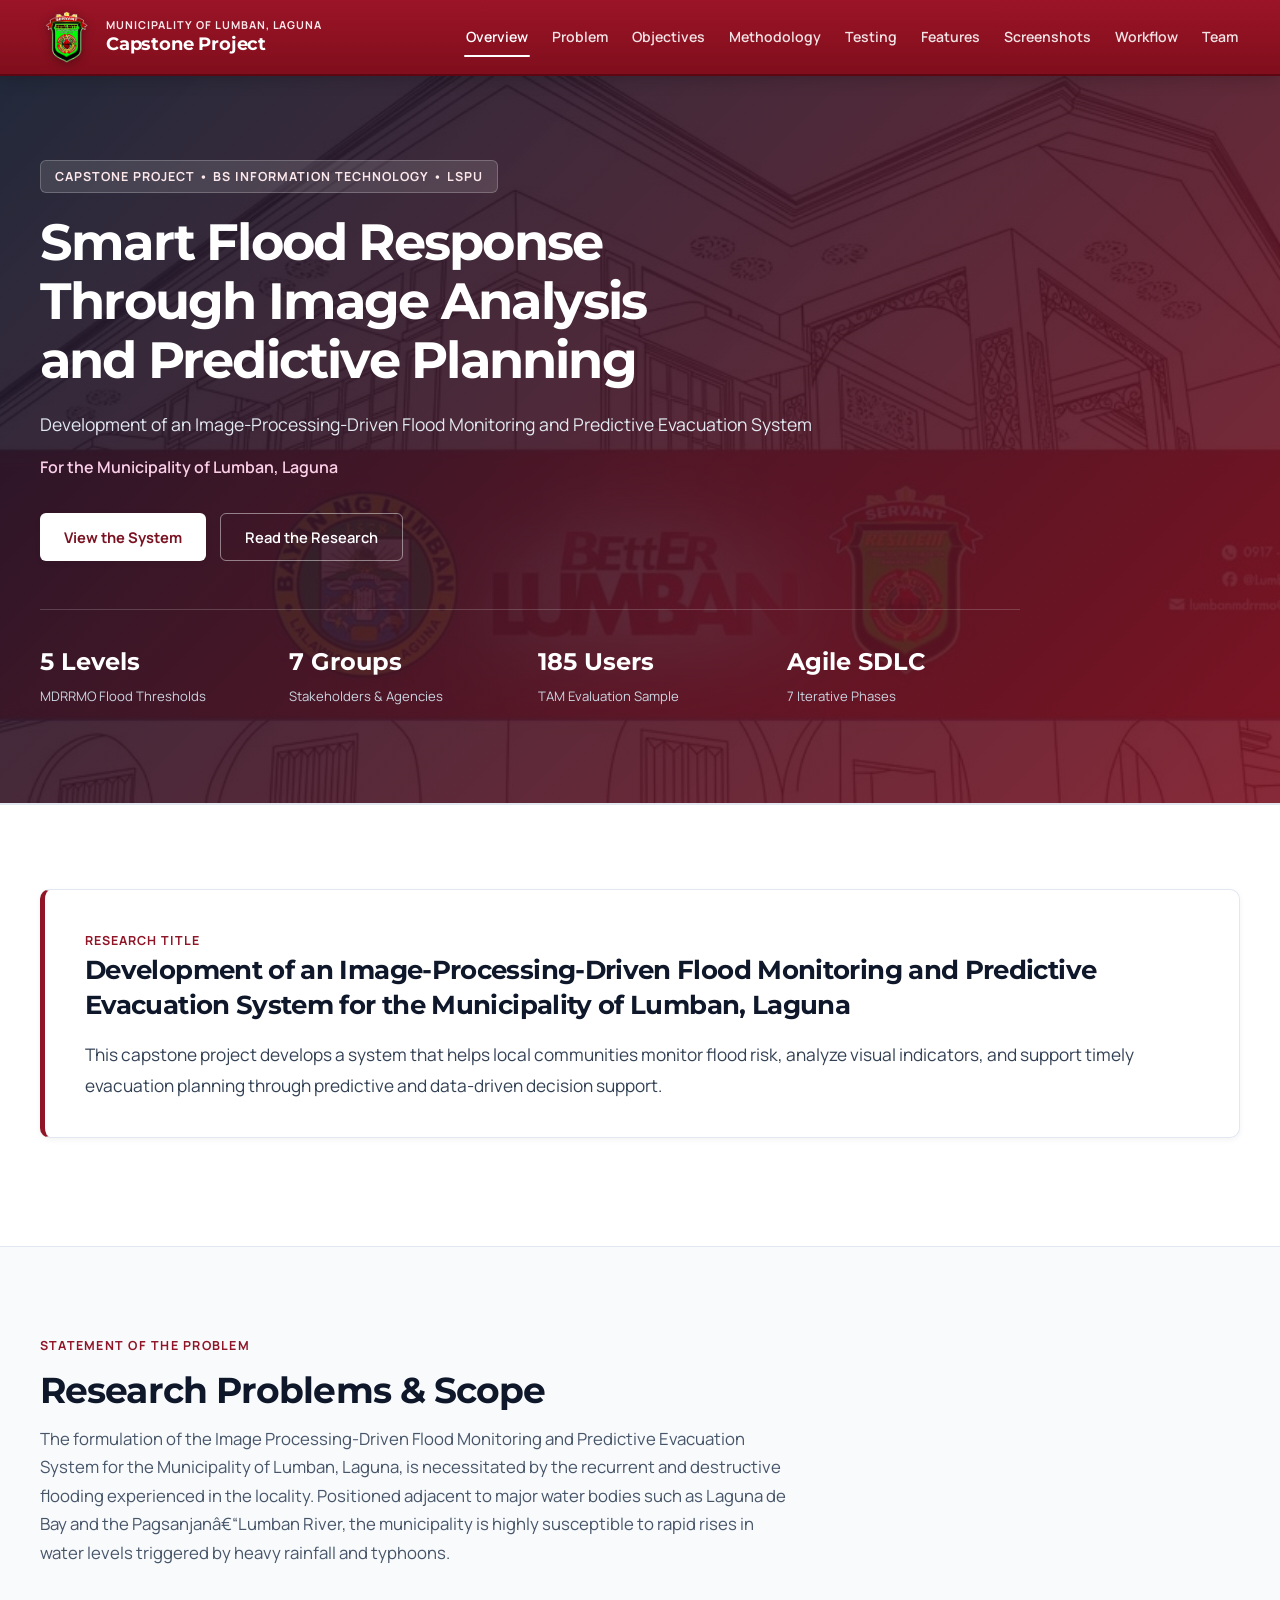
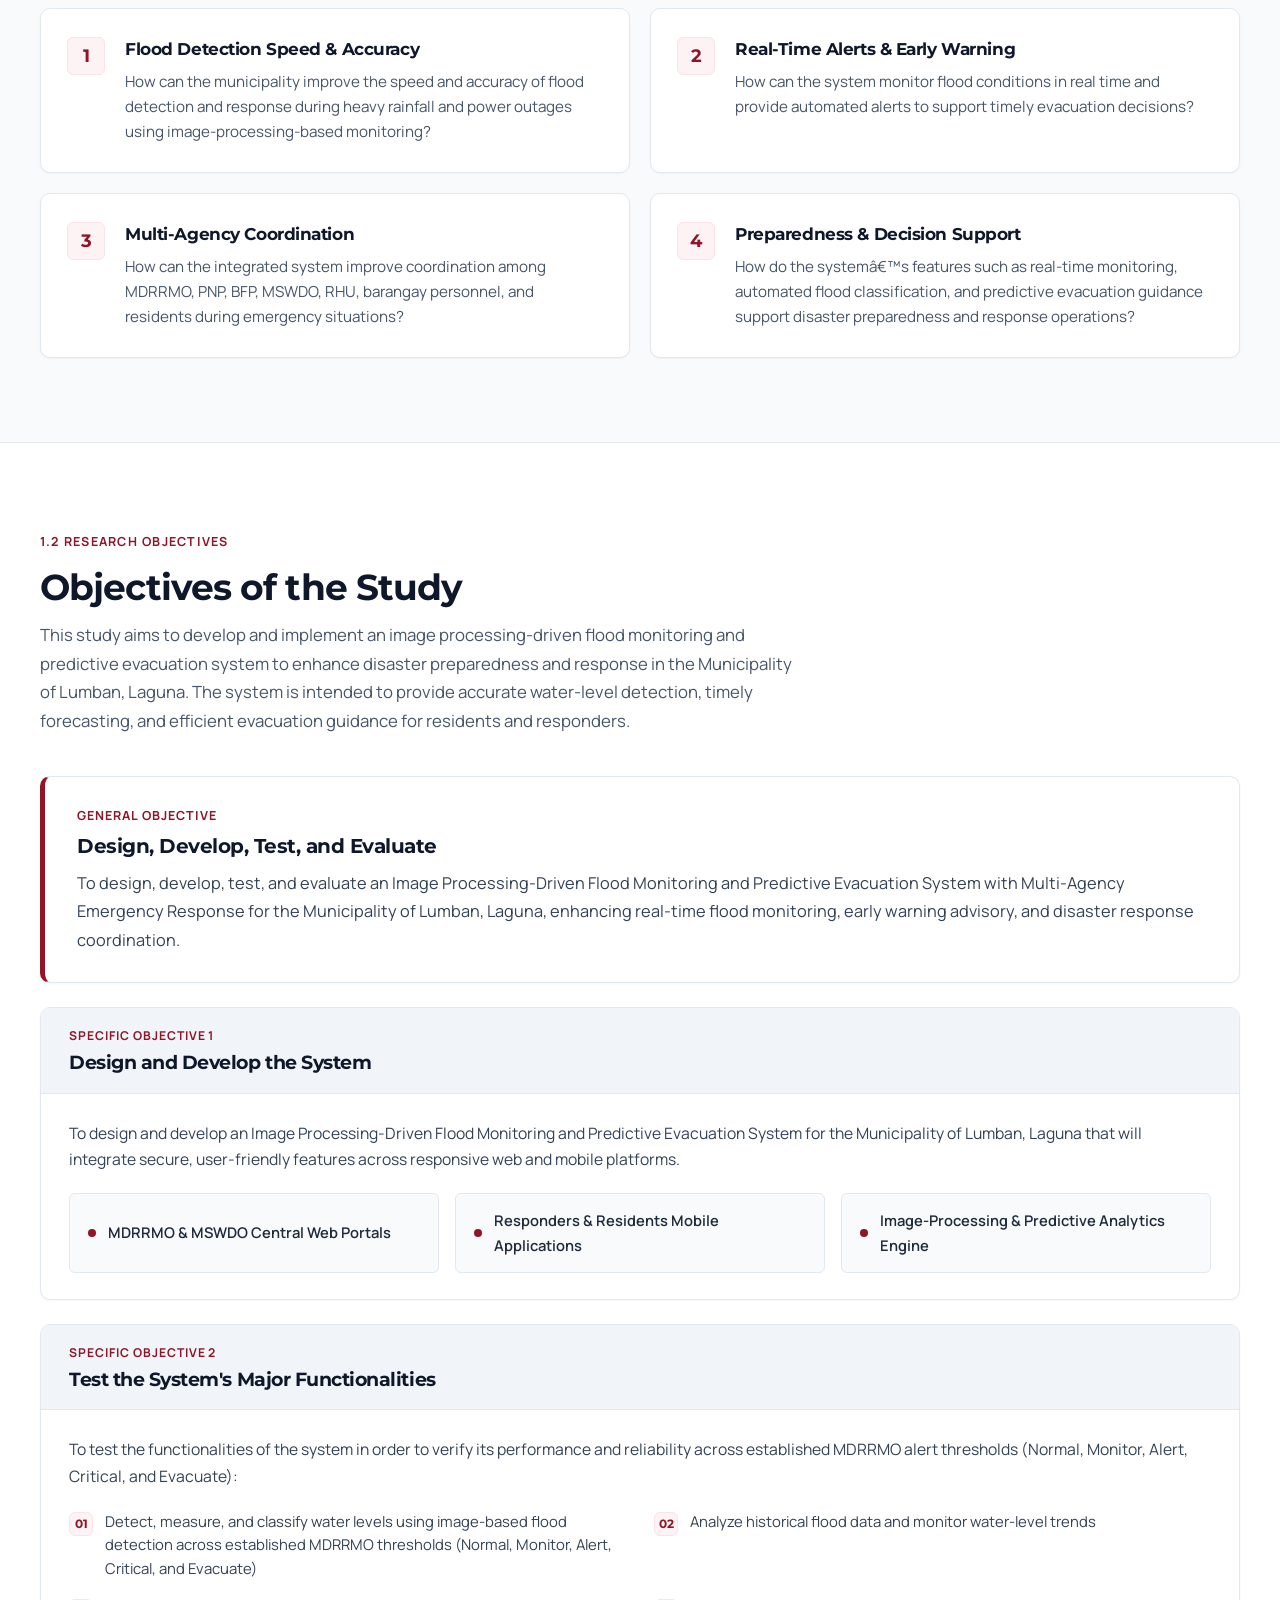
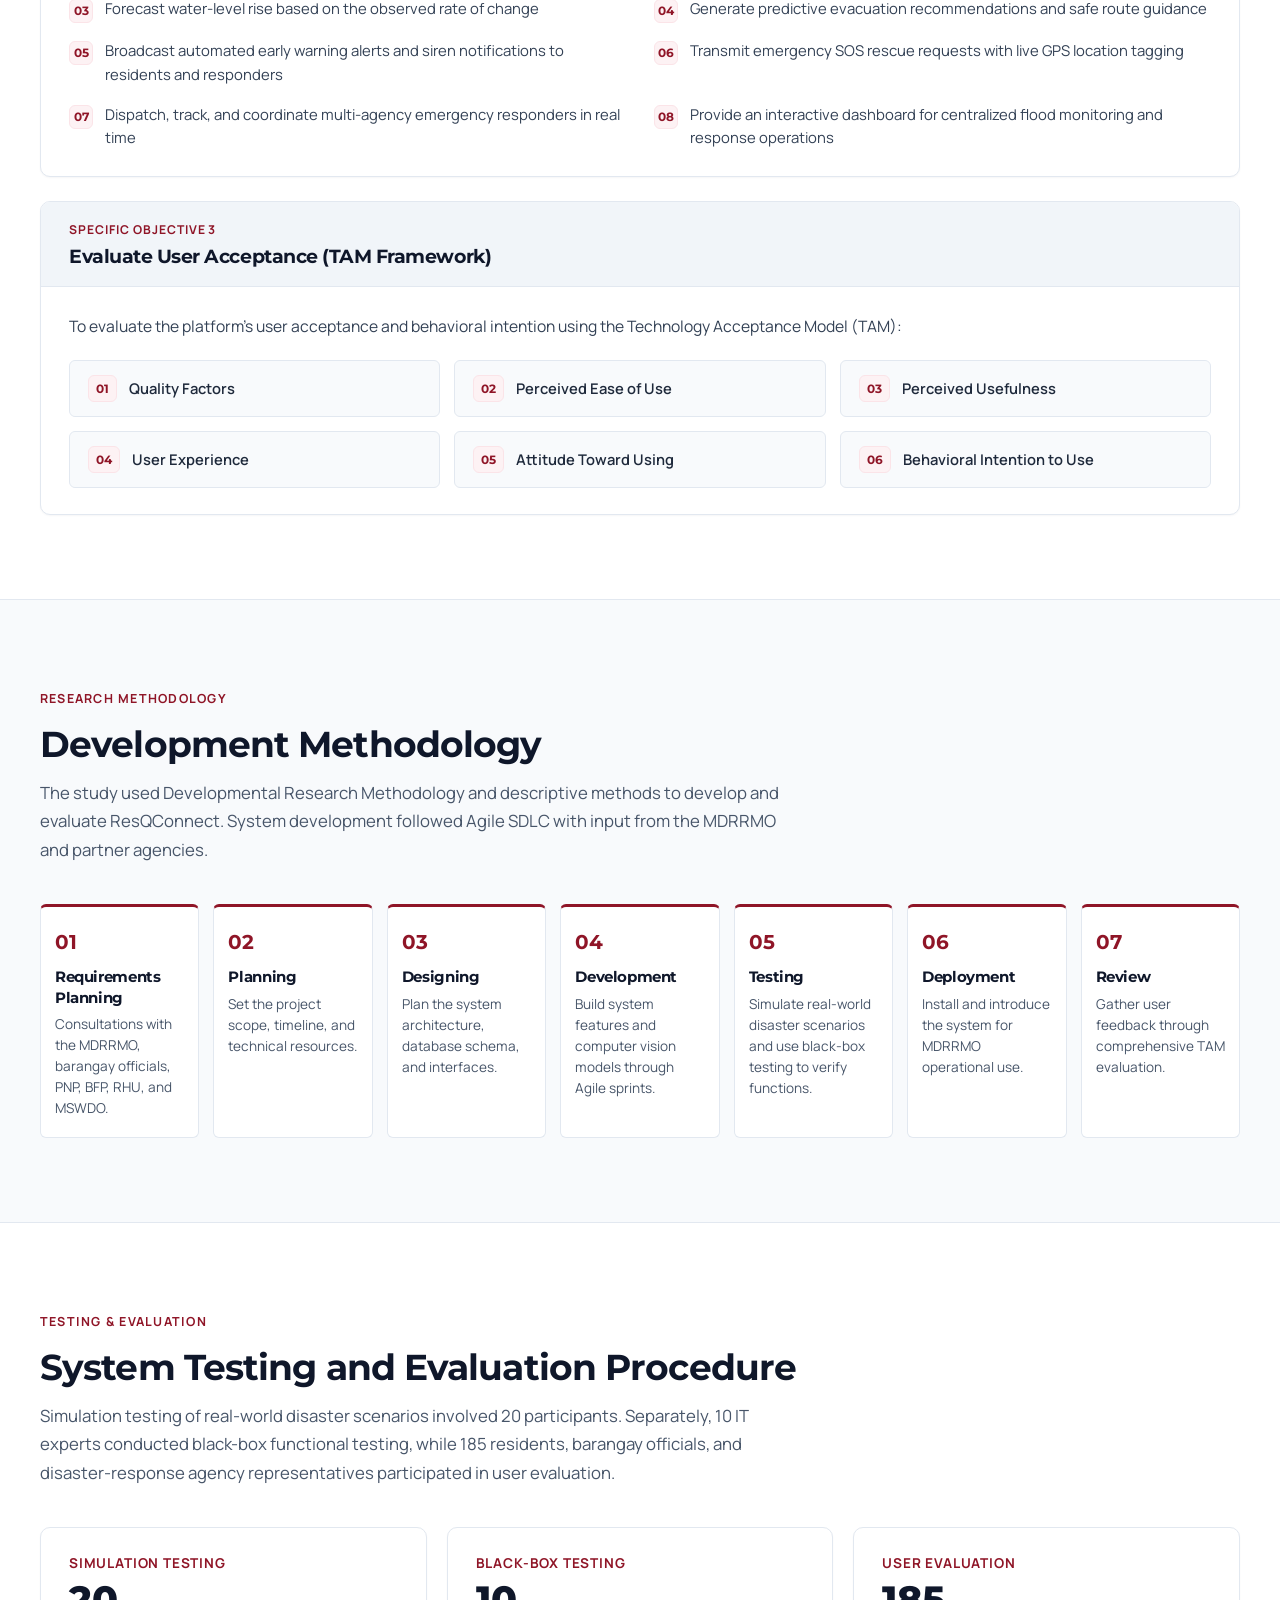
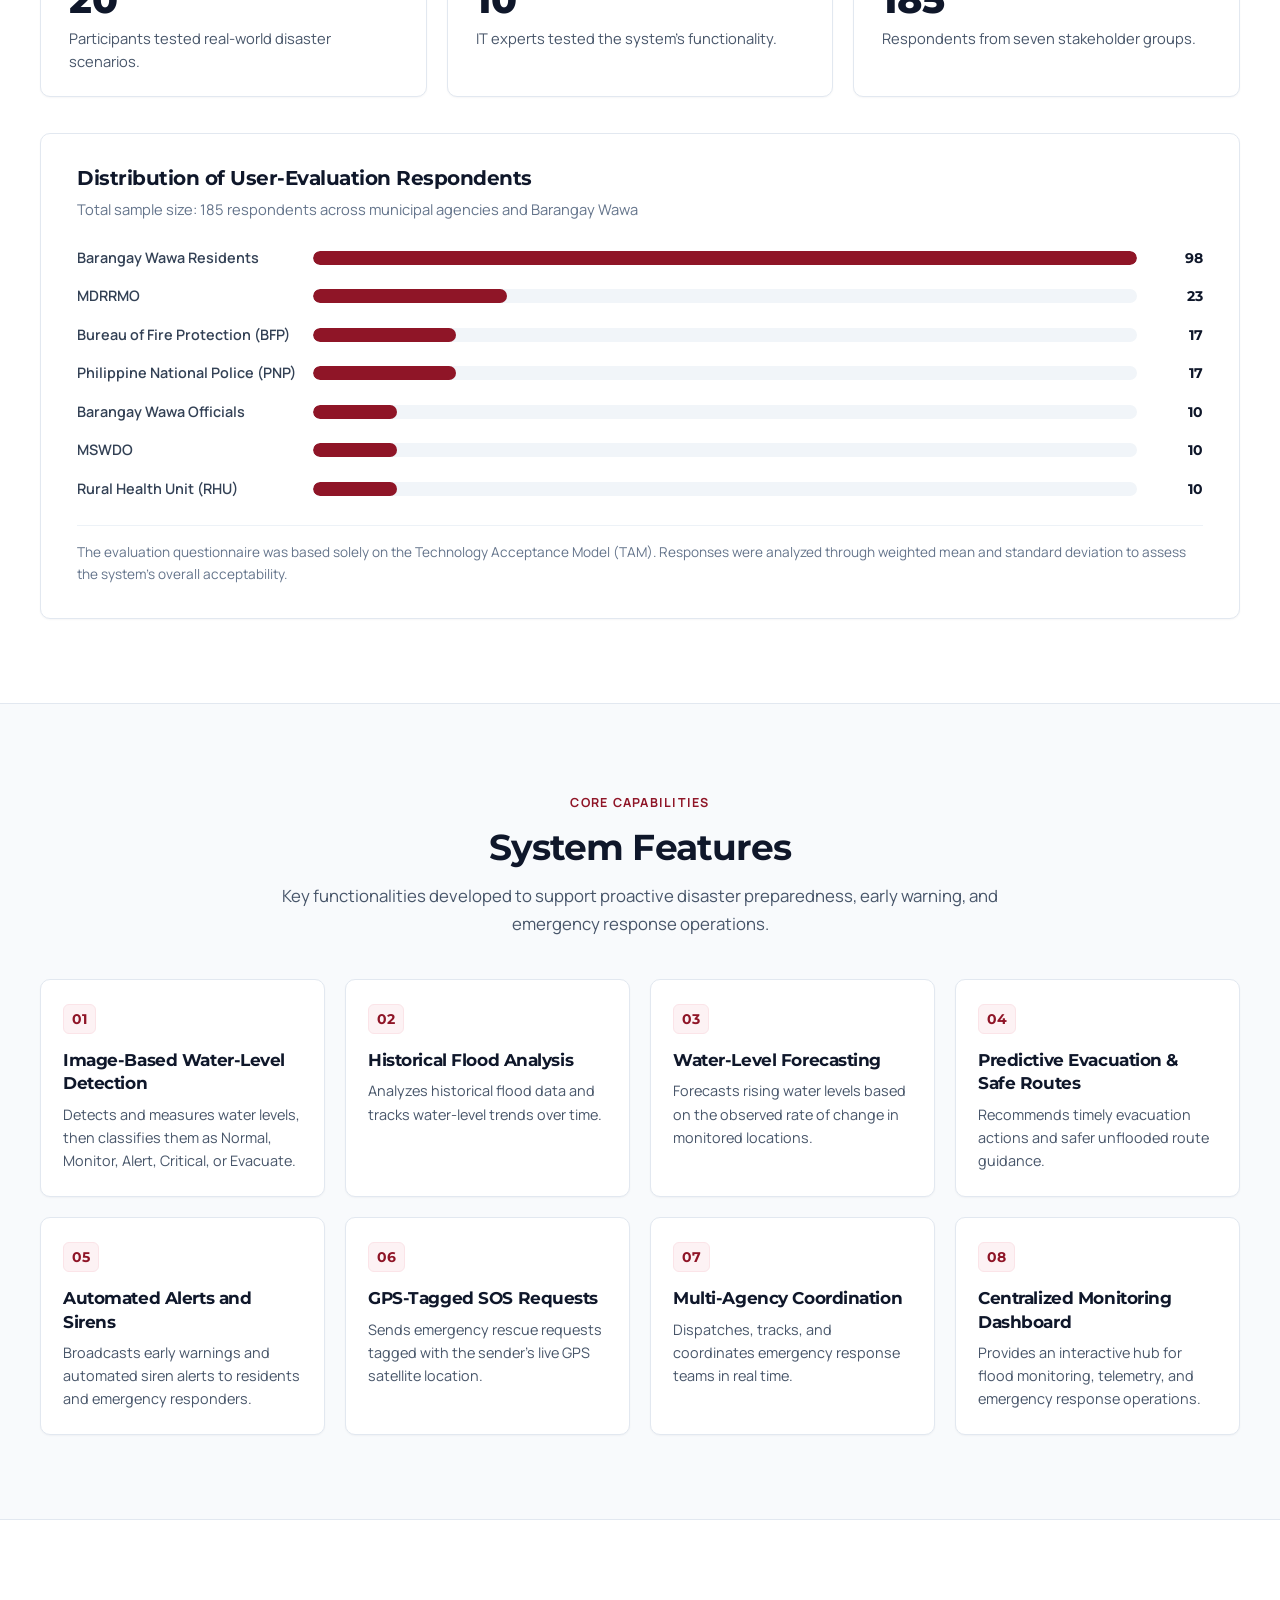
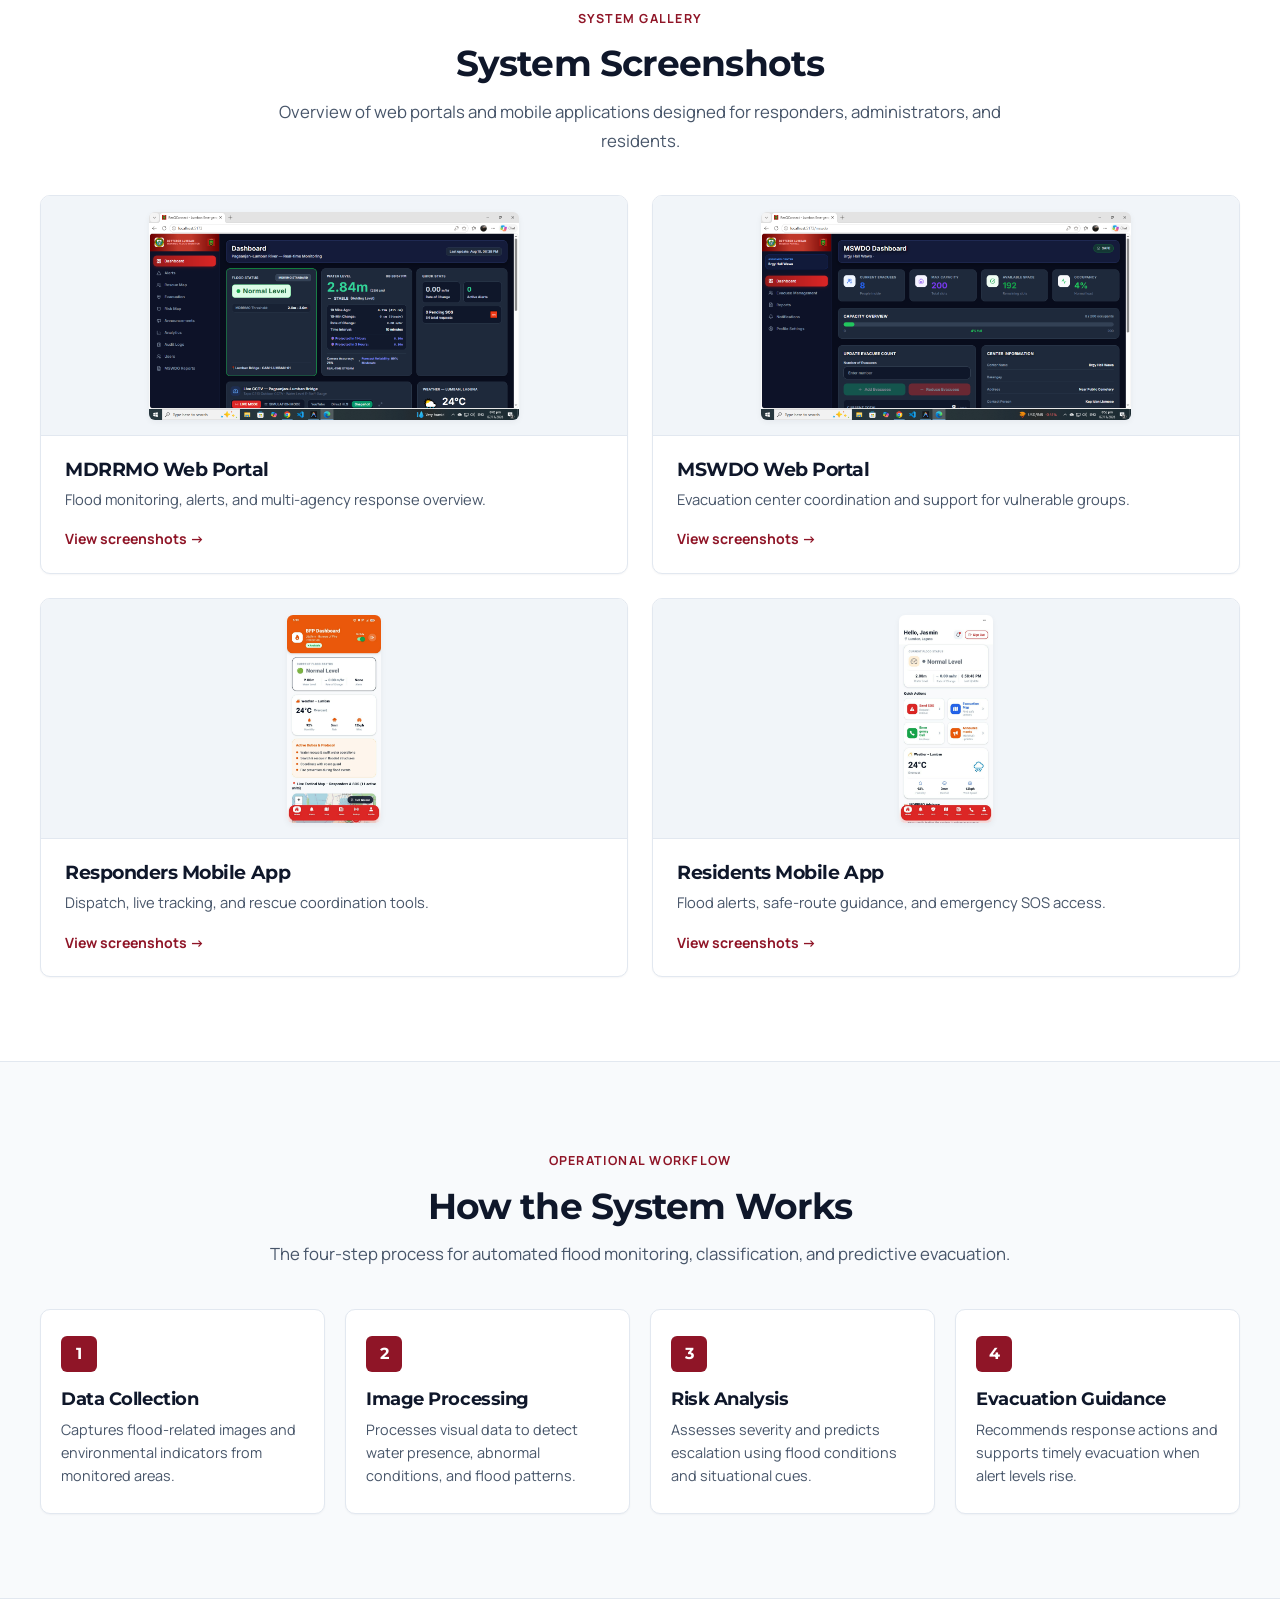
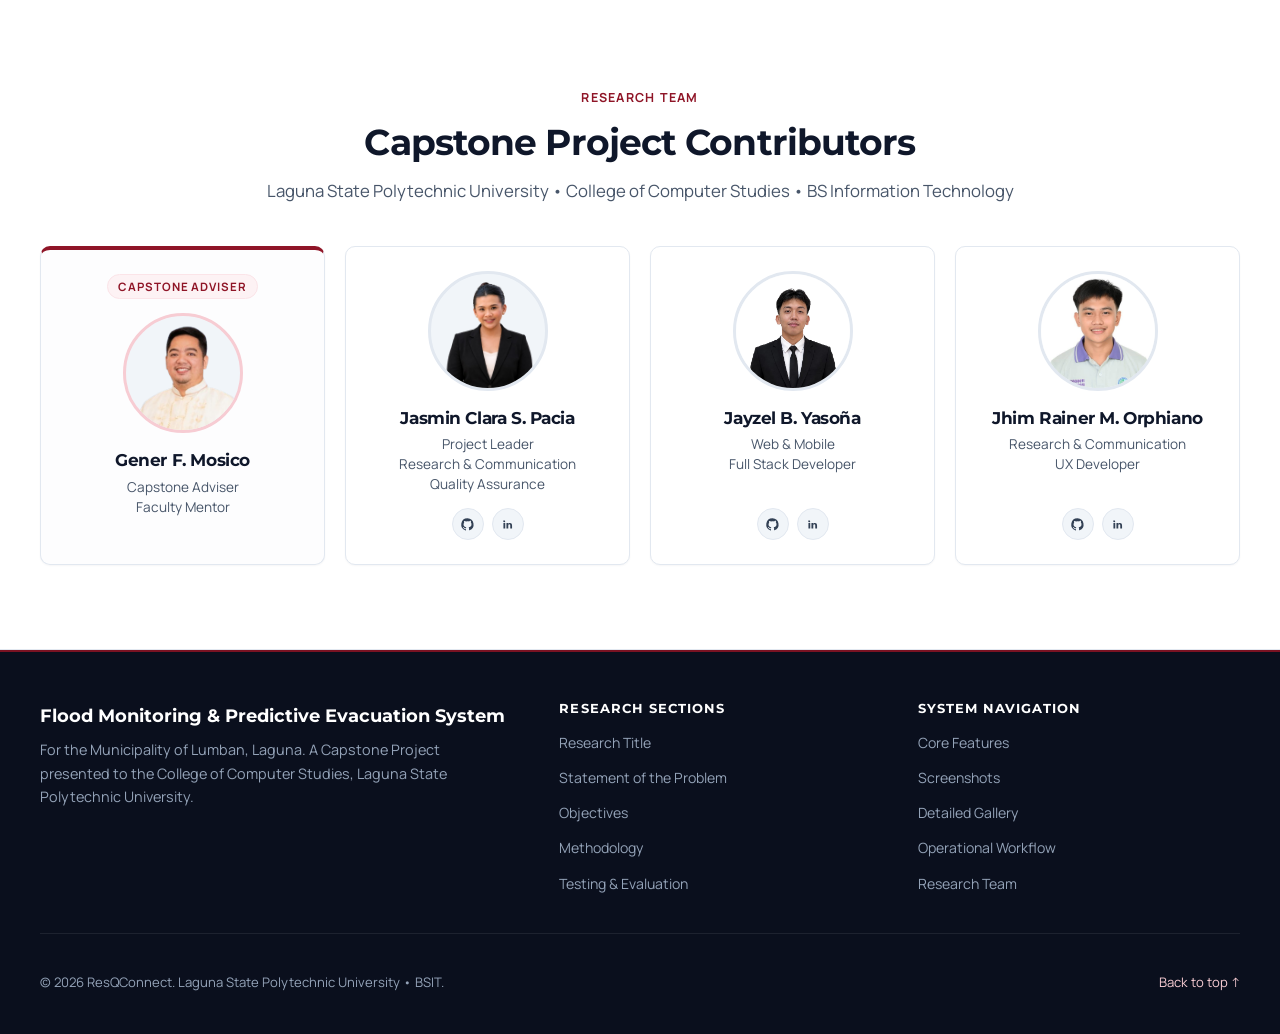
==== commit fb6754f9: "2nd System Features" ====
--- a/index.html
+++ b/index.html
@@ -17,7 +17,7 @@
       href="https://fonts.googleapis.com/css2?family=Manrope:wght@400;500;600;700;800&family=Montserrat:wght@600;700;800&display=swap"
       rel="stylesheet"
     />
-    <link rel="stylesheet" href="styles.css" />
+    <link rel="stylesheet" href="styles.css?v=5" />
   </head>
   <body>
     <div class="page-shell">
@@ -33,13 +33,13 @@
           </a>
 
           <nav class="main-nav" aria-label="Main navigation">
-            <a href="#overview">Overview</a>
+            <a href="#top">Overview</a>
             <a href="#problem">Problem</a>
             <a href="#objectives">Objectives</a>
             <a href="#methodology">Methodology</a>
             <a href="#testing">Testing</a>
             <a href="#features">Features</a>
-            <a href="#screenshots">Screenshots</a>
+            <a href="screenshots.html">Screenshots</a>
             <a href="#workflow">Workflow</a>
             <a href="#team">Team</a>
           </nav>
@@ -71,8 +71,8 @@
               </p>
 
               <div class="hero-actions">
-                <a href="#overview" class="btn btn-white">View the System</a>
-                <a href="#features" class="btn btn-outline-white">Read the Research</a>
+                <a href="screenshots.html" class="btn btn-white">View the System</a>
+                <a href="https://drive.google.com/file/d/1IBwvBb3pCxZsMA-bEeKrosBSF6Q2Ntqe/view?usp=sharing" target="_blank" rel="noopener noreferrer" class="btn btn-outline-white">Read the Research</a>
               </div>
 
               <div class="hero-key-facts">
@@ -119,7 +119,7 @@
               <span class="section-kicker">Statement of the Problem</span>
               <h2>Research Problems &amp; Scope</h2>
               <p class="section-subtitle">
-                The formulation of the Image Processing-Driven Flood Monitoring and Predictive Evacuation System for the Municipality of Lumban, Laguna, is necessitated by the recurrent and destructive flooding experienced in the locality. Positioned adjacent to major water bodies such as Laguna de Bay and the Pagsanjan–Lumban River, the municipality is highly susceptible to rapid rises in water levels triggered by heavy rainfall and typhoons.
+                The formulation of the Image Processing-Driven Flood Monitoring and Predictive Evacuation System for the Municipality of Lumban, Laguna, is necessitated by the recurrent and destructive flooding experienced in the locality. Positioned adjacent to major water bodies such as Laguna de Bay and the Pagsanjanâ€“Lumban River, the municipality is highly susceptible to rapid rises in water levels triggered by heavy rainfall and typhoons.
               </p>
             </div>
 
@@ -159,7 +159,7 @@
                 <div class="problem-body">
                   <h3>Preparedness &amp; Decision Support</h3>
                   <p>
-                    How do the system’s features such as real-time monitoring, automated flood classification, and predictive evacuation guidance support disaster preparedness and response operations?
+                    How do the systemâ€™s features such as real-time monitoring, automated flood classification, and predictive evacuation guidance support disaster preparedness and response operations?
                   </p>
                 </div>
               </article>
@@ -524,33 +524,23 @@
             <div class="screenshots-grid">
               <article class="screenshot-card">
                 <div class="screenshot-preview">
-                  <div class="portal-placeholder">
-                    <div class="portal-placeholder-icon">
-                      <svg viewBox="0 0 24 24" fill="none" stroke="currentColor" stroke-width="2" stroke-linecap="round" stroke-linejoin="round" style="width: 24px; height: 24px;"><rect x="3" y="3" width="18" height="18" rx="2" ry="2"/><line x1="3" y1="9" x2="21" y2="9"/><line x1="9" y1="21" x2="9" y2="9"/></svg>
-                    </div>
-                    <span class="portal-placeholder-badge">MDRRMO Web Portal</span>
-                  </div>
+                  <img src="assets/images/1.png" alt="MDRRMO Web Portal screenshot" />
                 </div>
                 <div class="screenshot-body">
                   <h3>MDRRMO Web Portal</h3>
                   <p>Flood monitoring, alerts, and multi-agency response overview.</p>
-                  <a class="screenshot-link" href="screenshots.html#mdrrmo-portal">View screenshots &rarr;</a>
+                  <a class="screenshot-link" href="screenshots.html#admin">View screenshots &rarr;</a>
                 </div>
               </article>
 
               <article class="screenshot-card">
                 <div class="screenshot-preview">
-                  <div class="portal-placeholder">
-                    <div class="portal-placeholder-icon">
-                      <svg viewBox="0 0 24 24" fill="none" stroke="currentColor" stroke-width="2" stroke-linecap="round" stroke-linejoin="round" style="width: 24px; height: 24px;"><path d="M3 9l9-7 9 7v11a2 2 0 0 1-2 2H5a2 2 0 0 1-2-2z"/><polyline points="9 22 9 12 15 12 15 22"/></svg>
-                    </div>
-                    <span class="portal-placeholder-badge">MSWDO Web Portal</span>
-                  </div>
+                  <img src="assets/images/mswdo.png" alt="MSWDO Web Portal screenshot" />
                 </div>
                 <div class="screenshot-body">
                   <h3>MSWDO Web Portal</h3>
                   <p>Evacuation center coordination and support for vulnerable groups.</p>
-                  <a class="screenshot-link" href="screenshots.html#mswdo-portal">View screenshots &rarr;</a>
+                  <a class="screenshot-link" href="screenshots.html#mswdo">View screenshots &rarr;</a>
                 </div>
               </article>
 
@@ -561,7 +551,7 @@
                 <div class="screenshot-body">
                   <h3>Responders Mobile App</h3>
                   <p>Dispatch, live tracking, and rescue coordination tools.</p>
-                  <a class="screenshot-link" href="screenshots.html#responders-app">View screenshots &rarr;</a>
+                  <a class="screenshot-link" href="screenshots.html#responders">View screenshots &rarr;</a>
                 </div>
               </article>
 
@@ -572,7 +562,7 @@
                 <div class="screenshot-body">
                   <h3>Residents Mobile App</h3>
                   <p>Flood alerts, safe-route guidance, and emergency SOS access.</p>
-                  <a class="screenshot-link" href="screenshots.html#residents-app">View screenshots &rarr;</a>
+                  <a class="screenshot-link" href="screenshots.html#residents">View screenshots &rarr;</a>
                 </div>
               </article>
             </div>
@@ -660,9 +650,9 @@
               <!-- Jayzel B. Yasoña -->
               <div class="team-member-card">
                 <div class="member-avatar">
-                  <img src="assets/images/Yasoña.png" alt="Jayzel B. Yasoña" />
-                </div>
-                <h3>Jayzel B. Yasoña</h3>
+                  <img src="assets/images/Yasona.png" alt="Jayzel B. Yaso&ntilde;a" />
+                </div>
+                <h3>Jayzel B. Yaso&ntilde;a</h3>
                 <p class="member-role">Web &amp; Mobile<br>Full Stack Developer</p>
                 <div class="member-socials" aria-label="Jayzel B. Yasoña social links">
                   <a href="https://github.com/ja1152452" target="_blank" rel="noopener noreferrer" aria-label="GitHub profile" class="member-social-btn">
--- a/styles.css
+++ b/styles.css
@@ -1417,224 +1417,496 @@
 }
 
 /* ==========================================================================
-   Screenshots Gallery Page (screenshots.html)
+   Screenshots Gallery Page (screenshots.html & gallery.html)
    ========================================================================== */
 
-.screenshot-detail-section {
-  padding: 48px 0 72px;
-}
-
-.screenshot-back-link {
+.gallery-page-main {
+  background-color: var(--white);
+  min-height: calc(100vh - 180px);
+  padding: 0 0 72px;
+}
+
+.gallery-subbar {
+  background-color: #ffffff;
+  border-bottom: 1px solid #e5e7eb;
+  padding: 18px 0 16px;
+  margin-bottom: 28px;
+}
+
+.gallery-container {
+  max-width: 1720px;
+  width: 96%;
+  margin: 0 auto;
+  padding: 0 24px;
+}
+
+.gallery-tabs {
+  display: flex;
+  align-items: center;
+  gap: 8px;
+  overflow-x: auto;
+  padding-bottom: 12px;
+  border-bottom: 1px solid #f1f5f9;
+  scrollbar-width: thin;
+}
+
+.gallery-tab-btn {
   display: inline-flex;
   align-items: center;
-  gap: 6px;
-  font-size: 0.88rem;
-  font-weight: 700;
-  color: var(--primary-700);
-  margin-bottom: 20px;
-}
-
-.screenshot-back-link:hover {
-  color: var(--primary-900);
-}
-
-.screenshot-tabs {
-  display: flex;
-  background-color: var(--slate-200);
-  padding: 4px;
-  border-radius: var(--radius-sm);
-  gap: 4px;
-  margin-bottom: 24px;
-  overflow-x: auto;
-}
-
-.screenshot-tab {
-  flex: 1;
-  padding: 10px 16px;
-  border-radius: var(--radius-sm);
-  font-size: 0.9rem;
+  gap: 8px;
+  padding: 8px 18px;
+  font-size: 0.92rem;
   font-weight: 600;
-  color: var(--slate-700);
-  text-align: center;
+  color: #4b5563;
+  background-color: transparent;
+  border: 1px solid transparent;
+  border-radius: 6px;
+  cursor: pointer;
   white-space: nowrap;
-  transition: var(--transition);
-}
-
-.screenshot-tab:hover {
-  color: var(--slate-900);
-}
-
-.screenshot-tab[aria-selected="true"] {
-  background-color: var(--white);
-  color: var(--primary-800);
-  box-shadow: var(--shadow-xs);
-  font-weight: 700;
-}
-
-.screenshot-tab-panel {
-  background-color: var(--white);
-  border: 1px solid var(--border);
-  border-radius: var(--radius-md);
-  padding: 28px;
-  box-shadow: var(--shadow-xs);
-}
-
-.screenshot-panel-heading {
-  margin-bottom: 20px;
-  padding-bottom: 14px;
-  border-bottom: 1px solid var(--border-subtle);
-}
-
-.screenshot-panel-heading h2 {
-  font-size: 1.35rem;
-  color: var(--slate-900);
-  margin-bottom: 4px;
-}
-
-.screenshot-panel-heading p {
-  font-size: 0.92rem;
-  color: var(--slate-600);
+  transition: all 0.2s ease;
+  font-family: var(--font-body);
+}
+
+.gallery-tab-btn:hover {
+  color: #111827;
+  background-color: #f3f4f6;
+}
+
+.gallery-tab-btn.is-active,
+.gallery-tab-btn[aria-selected="true"] {
+  color: #680d19;
+  background-color: #fef2f2;
+  border-color: #fecaca;
+  font-weight: 700;
+}
+
+.gallery-subtitle {
+  margin: 14px 0 0;
+  font-size: 1rem;
+  font-weight: 500;
+  color: #374151;
+  font-family: var(--font-body);
+  line-height: 1.5;
+}
+
+.gallery-panel {
+  width: 100%;
+}
+
+.gallery-panel[hidden] {
+  display: none !important;
+}
+
+.gallery-grid {
+  display: grid;
+  grid-template-columns: repeat(4, 1fr);
+  gap: 32px 24px;
+}
+
+.gallery-card {
+  display: flex;
+  flex-direction: column;
   margin: 0;
 }
 
-.screenshot-screen-grid {
-  display: flex;
-  flex-wrap: wrap;
+.gallery-thumb {
+  width: 100%;
+  aspect-ratio: 16 / 9;
+  min-height: 210px;
+  background: #0d1522;
+  border: 1px solid #1e293b;
+  border-radius: 4px;
+  padding: 0;
+  overflow: hidden;
+  cursor: pointer;
+  display: flex;
+  align-items: center;
   justify-content: center;
-  gap: 28px;
-  padding: 10px 0;
-}
-
-.screenshot-screen-card {
-  background-color: var(--slate-50);
-  border: 1px solid var(--border);
-  border-radius: var(--radius-md);
-  padding: 16px;
+  box-shadow: 0 2px 6px rgba(0, 0, 0, 0.08);
+  transition: transform 0.2s cubic-bezier(0.16, 1, 0.3, 1),
+              box-shadow 0.2s cubic-bezier(0.16, 1, 0.3, 1),
+              border-color 0.2s ease;
+}
+
+.gallery-thumb:hover {
+  transform: translateY(-2px);
+  border-color: #680d19;
+  box-shadow: 0 10px 24px rgba(104, 13, 25, 0.16), 0 3px 6px rgba(0, 0, 0, 0.08);
+}
+
+.gallery-thumb img {
+  width: 100%;
+  height: 100%;
+  object-fit: contain;
+  display: block;
+  transition: transform 0.25s ease;
+}
+
+.gallery-thumb:hover img {
+  transform: scale(1.02);
+}
+
+.gallery-card-title {
+  margin: 14px 0 0;
+  font-size: 1.08rem;
+  font-weight: 700;
+  color: #111827;
+  text-align: left;
+  font-family: var(--font-body);
+  letter-spacing: -0.01em;
+  line-height: 1.35;
+}
+
+/* ==========================================================================
+   Desktop / Web Portal Gallery Styling (MDRRMO & MSWDO)
+   ========================================================================== */
+
+#panel-admin .gallery-grid,
+#panel-mswdo .gallery-grid {
+  grid-template-columns: repeat(3, 1fr);
+  gap: 36px 28px;
+}
+
+#panel-admin .gallery-thumb,
+#panel-mswdo .gallery-thumb {
+  width: 100%;
+  aspect-ratio: 16 / 9;
+  background: #0d1522;
+  border: 1px solid #1e293b;
+  border-radius: 6px;
+  box-shadow: 0 4px 14px rgba(0, 0, 0, 0.1);
+  overflow: hidden;
+}
+
+#panel-admin .gallery-thumb img,
+#panel-mswdo .gallery-thumb img {
+  width: 100%;
+  height: 100%;
+  object-fit: contain;
+  display: block;
+  transition: transform 0.25s ease;
+}
+
+/* ==========================================================================
+   Mobile App Gallery Styling (6 Columns, Portrait Phone Cards)
+   ========================================================================== */
+
+#panel-responders .gallery-grid,
+#panel-residents .gallery-grid,
+.gallery-grid--mobile {
+  grid-template-columns: repeat(6, 1fr);
+  gap: 28px 16px;
+}
+
+#panel-responders .gallery-thumb,
+#panel-residents .gallery-thumb,
+.gallery-thumb--mobile {
+  aspect-ratio: 720 / 1608;
+  background: #0b1329;
+  border: 1px solid #cbd5e1;
+  border-radius: 8px;
+  overflow: hidden;
+  box-shadow: 0 4px 14px rgba(0, 0, 0, 0.08);
+}
+
+#panel-responders .gallery-thumb:hover,
+#panel-residents .gallery-thumb:hover,
+.gallery-thumb--mobile:hover {
+  transform: translateY(-4px);
+  border-color: #680d19;
+  box-shadow: 0 12px 28px rgba(104, 13, 25, 0.18), 0 3px 8px rgba(0, 0, 0, 0.1);
+}
+
+#panel-responders .gallery-thumb img,
+#panel-residents .gallery-thumb img,
+.gallery-thumb--mobile img {
+  width: 100%;
+  height: 100%;
+  object-fit: cover;
+  border-radius: 7px;
+}
+
+#panel-responders .gallery-card-title,
+#panel-residents .gallery-card-title,
+.gallery-card-title--mobile {
+  margin: 10px 0 0;
+  font-size: 0.94rem;
+  font-weight: 700;
+  color: #111827;
+  line-height: 1.32;
+  text-align: left;
+}
+
+/* ==========================================================================
+   Fullscreen Lightbox Modal with Next / Back and Prominent Exit
+   ========================================================================== */
+
+.screenshot-lightbox {
+  position: fixed;
+  inset: 0;
+  width: 100vw;
+  height: 100vh;
+  max-width: 100vw;
+  max-height: 100vh;
+  margin: 0;
+  padding: 0;
+  border: none;
+  background: rgba(3, 7, 18, 0.94);
+  backdrop-filter: blur(12px);
+  z-index: 99999;
+  display: none;
+  align-items: center;
+  justify-content: center;
+  overflow: hidden;
+  outline: none;
+}
+
+.screenshot-lightbox[open] {
+  display: flex;
+}
+
+.screenshot-lightbox::backdrop {
+  background: rgba(3, 7, 18, 0.94);
+  backdrop-filter: blur(12px);
+}
+
+/* Close Button (Circular prominent badge at top-right) */
+.screenshot-lightbox-close {
+  position: fixed;
+  top: 20px;
+  right: 24px;
+  width: 48px;
+  height: 48px;
+  display: grid;
+  place-items: center;
+  padding: 0;
+  background: #dc2626;
+  color: #ffffff;
+  border: 2px solid rgba(255, 255, 255, 0.9);
+  border-radius: 50%;
+  cursor: pointer;
+  z-index: 100001;
+  box-shadow: 0 6px 24px rgba(0, 0, 0, 0.7), 0 0 0 4px rgba(220, 38, 38, 0.4);
+  transition: all 0.2s cubic-bezier(0.16, 1, 0.3, 1);
+}
+
+.screenshot-lightbox-close span[aria-hidden="true"] {
+  font-size: 2rem;
+  line-height: 1;
+  font-weight: 300;
+  margin-top: -2px;
+}
+
+.screenshot-lightbox-close:hover {
+  background: #b91c1c;
+  transform: scale(1.1);
+  box-shadow: 0 8px 30px rgba(220, 38, 38, 0.6);
+}
+
+/* Navigation: Left & Right Floating Arrows */
+.lightbox-nav-btn {
+  position: fixed;
+  top: 50%;
+  transform: translateY(-50%);
+  width: 58px;
+  height: 58px;
+  border-radius: 50%;
+  background: rgba(15, 23, 42, 0.88);
+  border: 2px solid rgba(255, 255, 255, 0.45);
+  color: #ffffff;
+  display: grid;
+  place-items: center;
+  cursor: pointer;
+  z-index: 100000;
+  box-shadow: 0 6px 24px rgba(0, 0, 0, 0.6);
+  transition: all 0.2s ease;
+}
+
+.lightbox-prev {
+  left: 24px;
+}
+
+.lightbox-next {
+  right: 24px;
+}
+
+.lightbox-nav-btn:hover {
+  background: #680d19;
+  border-color: #ffffff;
+  transform: translateY(-50%) scale(1.12);
+  box-shadow: 0 8px 28px rgba(104, 13, 25, 0.7);
+}
+
+/* Stage & Image Wrap */
+.lightbox-stage {
+  width: 100%;
+  height: 100%;
   display: flex;
   flex-direction: column;
   align-items: center;
-  max-width: 320px;
+  justify-content: center;
+  padding: 50px 88px 20px;
+  box-sizing: border-box;
+}
+
+.lightbox-image-wrap {
+  flex: 1;
   width: 100%;
-  box-shadow: var(--shadow-xs);
-  transition: var(--transition);
-}
-
-.screenshot-screen-card:hover {
-  border-color: var(--slate-300);
-  box-shadow: var(--shadow-sm);
-}
-
-.screenshot-image-button {
-  width: fit-content;
-  max-width: 100%;
-  display: block;
-  overflow: hidden;
-  border-radius: var(--radius-sm);
-  cursor: zoom-in;
-  border: 1px solid var(--border);
-  background-color: var(--white);
-  box-shadow: var(--shadow-xs);
-  margin: 0 auto;
-}
-
-.screenshot-detail-image {
-  display: block;
-  width: auto;
-  max-width: 100%;
-  height: auto;
-  max-height: 520px;
-  object-fit: contain;
-  transition: transform 0.25s ease;
-}
-
-.screenshot-image-button:hover .screenshot-detail-image {
-  transform: scale(1.02);
-}
-
-.screenshot-screen-thumb {
+  height: 100%;
+  display: flex;
+  align-items: center;
+  justify-content: center;
+  min-height: 0;
+  max-width: calc(100vw - 180px);
+  max-height: calc(100vh - 130px);
+}
+
+.screenshot-lightbox img {
   width: 100%;
-  min-height: 280px;
-  border-radius: var(--radius-sm);
-  background-color: var(--slate-100);
-  border: 1px dashed var(--slate-300);
-  display: grid;
-  place-items: center;
-  padding: 24px;
-  text-align: center;
-  color: var(--slate-600);
-}
-
-.screenshot-screen-title {
-  margin-top: 10px;
-  font-size: 0.92rem;
-  font-weight: 600;
-  color: var(--slate-900);
-  text-align: center;
-}
-
-/* Lightbox Dialog */
-.screenshot-lightbox {
-  padding: 0;
-  border: none;
-  background: transparent;
-  max-width: 90vw;
-  max-height: 90vh;
-  outline: none;
-}
-
-.screenshot-lightbox::backdrop {
-  background: rgba(15, 23, 42, 0.85);
-}
-
-.lightbox-content-box {
-  background: var(--slate-900);
-  border-radius: var(--radius-md);
-  overflow: hidden;
-  border: 1px solid rgba(255, 255, 255, 0.15);
-  box-shadow: 0 20px 50px rgba(0, 0, 0, 0.5);
-  position: relative;
-  max-width: 90vw;
-  max-height: 90vh;
-  display: flex;
-  flex-direction: column;
-}
-
-.screenshot-lightbox img {
-  max-width: 85vw;
-  max-height: 75vh;
+  height: 100%;
+  max-width: calc(100vw - 180px);
+  max-height: calc(100vh - 130px);
   object-fit: contain;
   display: block;
-  margin: 0 auto;
-  padding: 20px;
-}
-
-.lightbox-caption-bar {
-  padding: 12px 20px;
-  background: var(--slate-950);
-  color: var(--white);
-  font-size: 0.88rem;
-  border-top: 1px solid rgba(255, 255, 255, 0.1);
-  text-align: center;
-}
-
-.screenshot-lightbox-close {
-  position: absolute;
-  top: 10px;
-  right: 10px;
-  width: 36px;
-  height: 36px;
-  border-radius: 50%;
-  background: rgba(255, 255, 255, 0.2);
-  color: var(--white);
-  font-size: 1.3rem;
-  display: grid;
-  place-items: center;
-  transition: var(--transition);
-  z-index: 10;
-}
-
-.screenshot-lightbox-close:hover {
-  background: var(--primary-700);
+  border-radius: 8px;
+  box-shadow: 0 25px 60px rgba(0, 0, 0, 0.85);
+  transition: opacity 0.2s ease;
+}
+
+/* Bottom Caption Bar */
+.lightbox-bottom-bar {
+  width: auto;
+  max-width: 90vw;
+  margin-top: 14px;
+  padding: 8px 24px;
+  background: rgba(15, 23, 42, 0.92);
+  border: 1px solid rgba(255, 255, 255, 0.16);
+  border-radius: 9999px;
+  display: flex;
+  align-items: center;
+  gap: 16px;
+  box-shadow: 0 10px 30px rgba(0, 0, 0, 0.6);
+  backdrop-filter: blur(10px);
+}
+
+.lightbox-caption-wrap {
+  display: flex;
+  align-items: center;
+  gap: 12px;
+}
+
+.lightbox-counter {
+  display: inline-block;
+  padding: 4px 12px;
+  background: rgba(255, 255, 255, 0.14);
+  color: #f8fafc;
+  font-size: 0.85rem;
+  font-weight: 700;
+  border-radius: 9999px;
+  letter-spacing: 0.03em;
+}
+
+.lightbox-caption {
+  color: #ffffff;
+  font-size: 1rem;
+  font-weight: 600;
+  white-space: nowrap;
+  overflow: hidden;
+  text-overflow: ellipsis;
+  max-width: 60vw;
+}
+
+/* Responsive adjustments */
+@media (max-width: 768px) {
+  .lightbox-stage {
+    padding: 72px 16px 20px;
+  }
+  .screenshot-lightbox img {
+    max-width: calc(100vw - 32px);
+    max-height: calc(100vh - 170px);
+  }
+  .lightbox-nav-btn {
+    width: 46px;
+    height: 46px;
+  }
+  .lightbox-prev {
+    left: 8px;
+  }
+  .lightbox-next {
+    right: 8px;
+  }
+  .lightbox-bottom-bar {
+    padding: 8px 16px;
+    gap: 12px;
+  }
+  .lightbox-caption {
+    max-width: 65vw;
+    font-size: 0.88rem;
+  }
+  .screenshot-lightbox-close {
+    top: 14px;
+    right: 14px;
+    width: 40px;
+    height: 40px;
+  }
+}
+
+/* Gallery responsive breakpoints */
+@media (max-width: 1100px) {
+  #panel-admin .gallery-grid,
+  #panel-mswdo .gallery-grid,
+  .gallery-grid:not(.gallery-grid--mobile) {
+    grid-template-columns: repeat(2, 1fr);
+    gap: 28px 20px;
+  }
+}
+
+@media (max-width: 1200px) {
+  #panel-responders .gallery-grid,
+  #panel-residents .gallery-grid,
+  .gallery-grid--mobile {
+    grid-template-columns: repeat(4, 1fr);
+    gap: 24px 14px;
+  }
+}
+
+@media (max-width: 860px) {
+  #panel-responders .gallery-grid,
+  #panel-residents .gallery-grid,
+  .gallery-grid--mobile {
+    grid-template-columns: repeat(3, 1fr);
+    gap: 20px 12px;
+  }
+}
+
+@media (max-width: 768px) {
+  .gallery-container {
+    width: 100%;
+    padding: 0 16px;
+  }
+}
+
+@media (max-width: 640px) {
+  #panel-admin .gallery-grid,
+  #panel-mswdo .gallery-grid,
+  .gallery-grid:not(.gallery-grid--mobile) {
+    grid-template-columns: 1fr;
+    gap: 24px;
+  }
+}
+
+@media (max-width: 580px) {
+  #panel-responders .gallery-grid,
+  #panel-residents .gallery-grid,
+  .gallery-grid--mobile {
+    grid-template-columns: repeat(2, 1fr);
+    gap: 16px 10px;
+  }
+  #panel-responders .gallery-card-title,
+  #panel-residents .gallery-card-title,
+  .gallery-card-title--mobile {
+    font-size: 0.84rem;
+  }
 }
 
 /* ==========================================================================
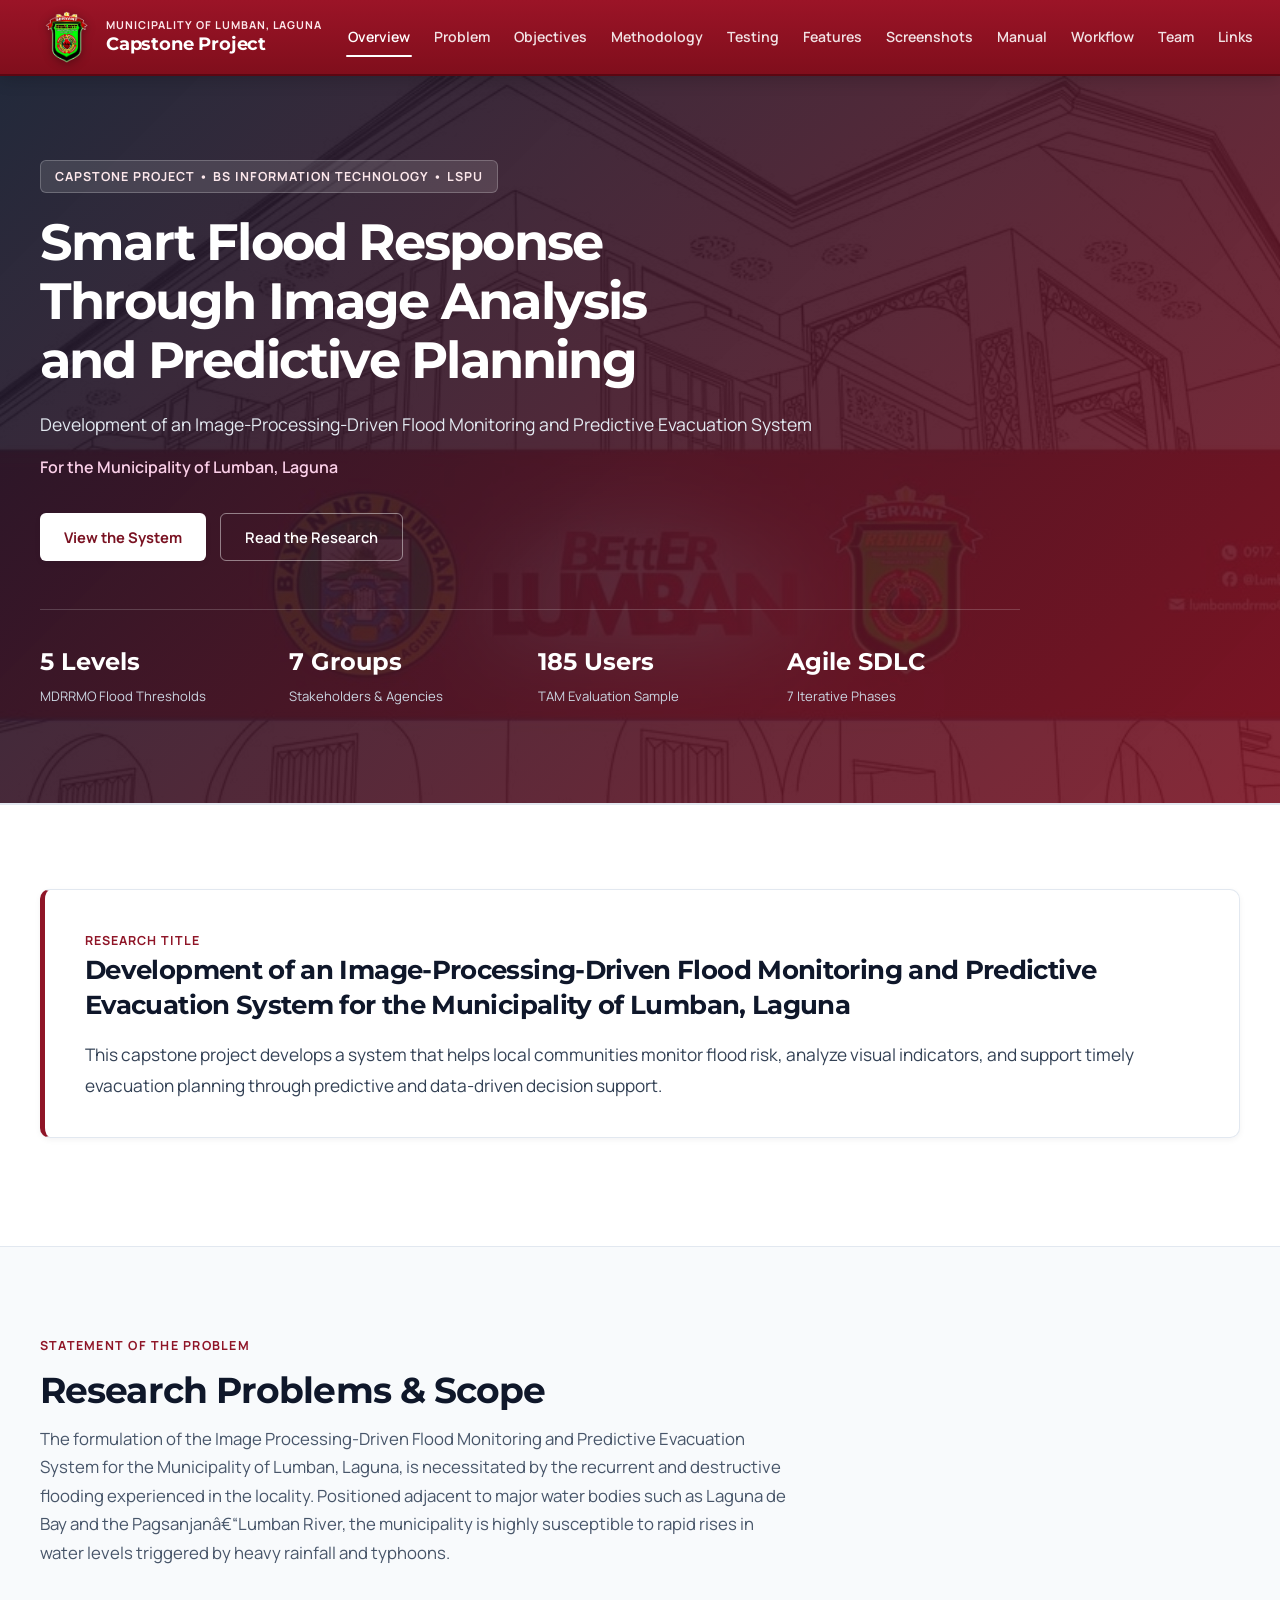
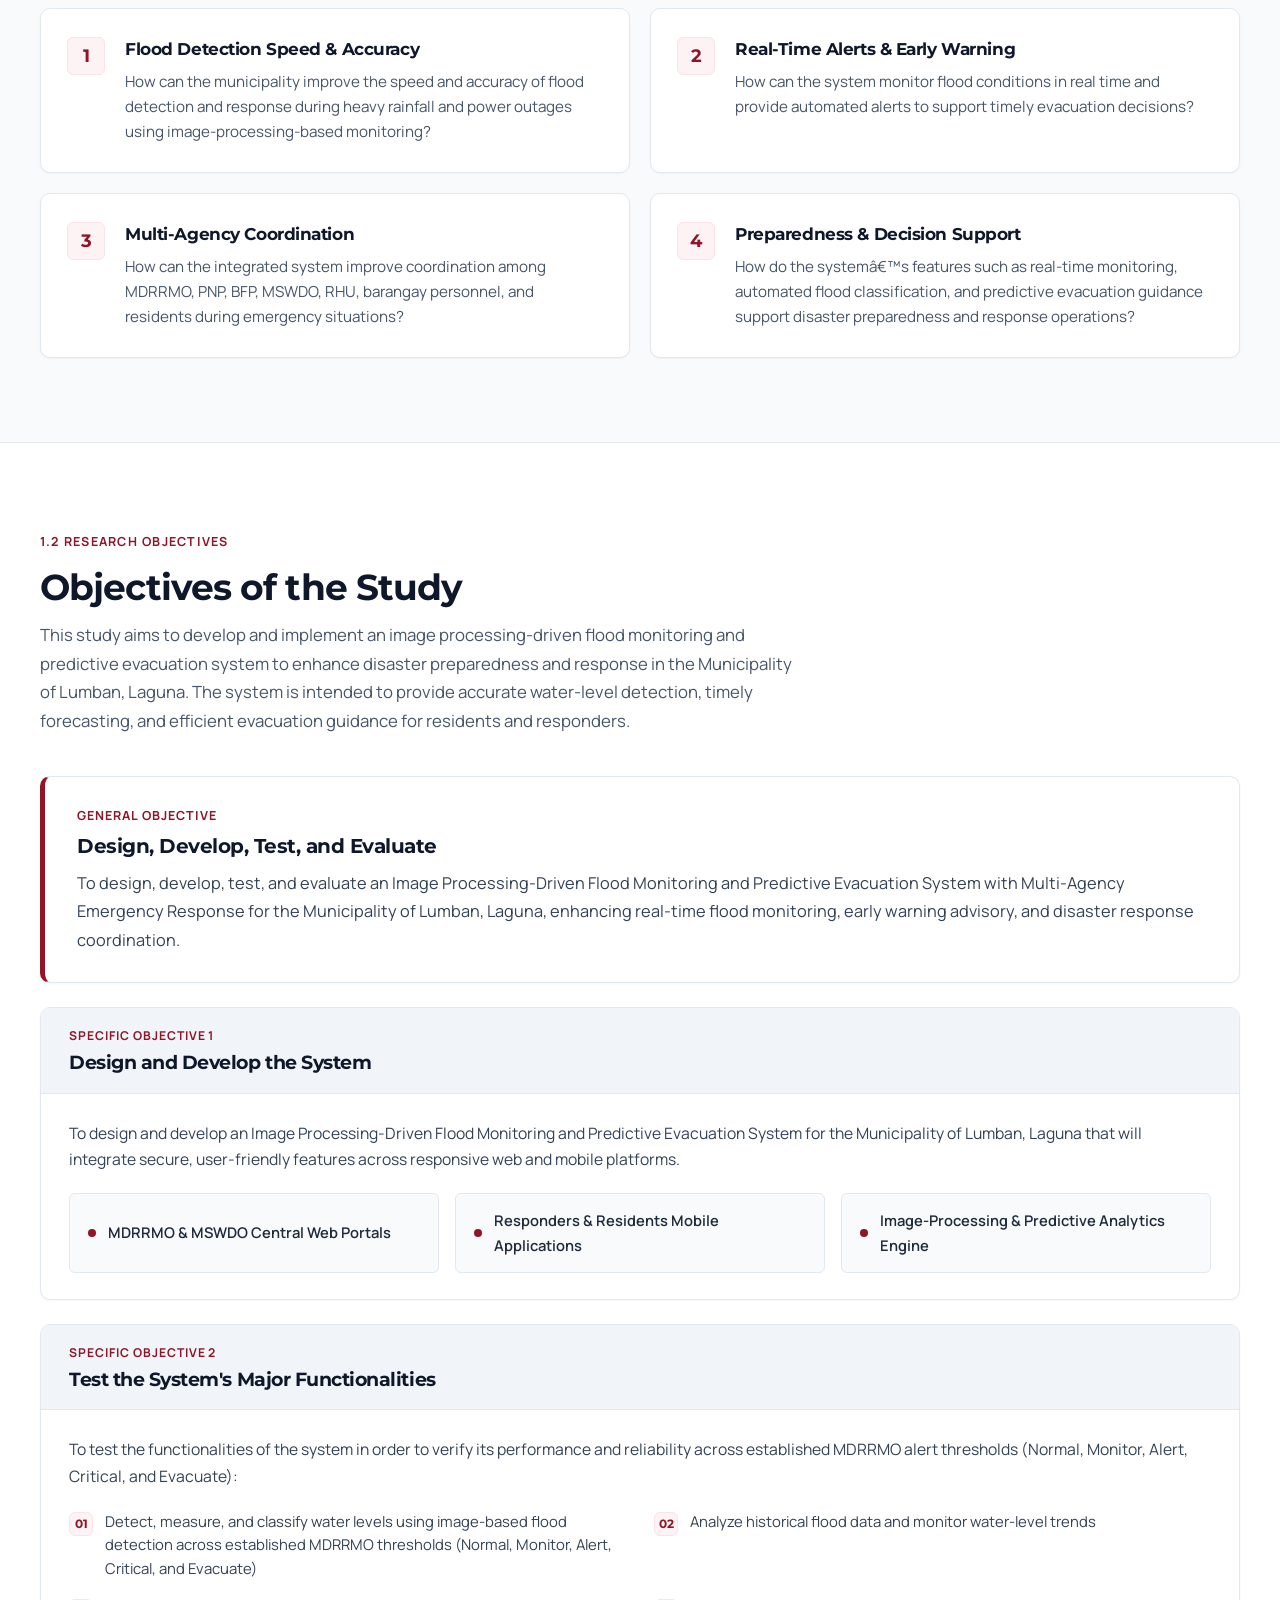
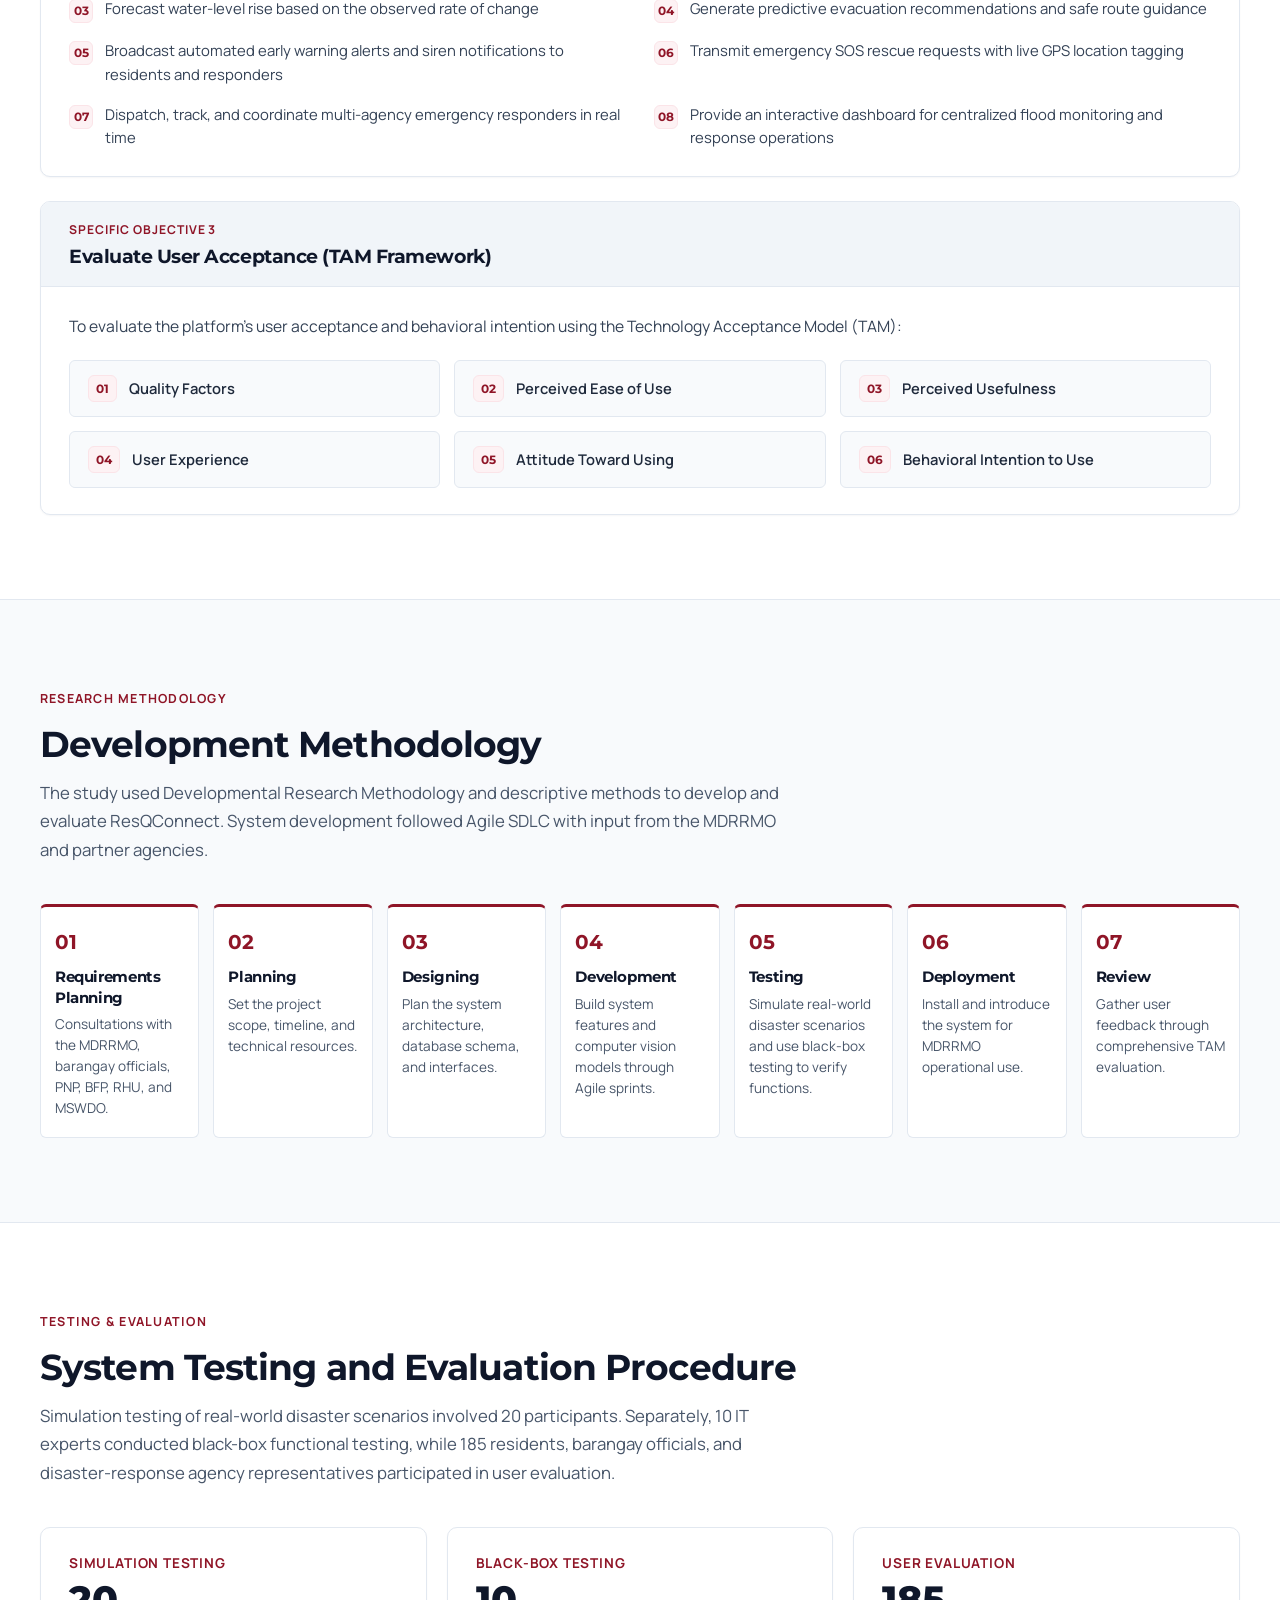
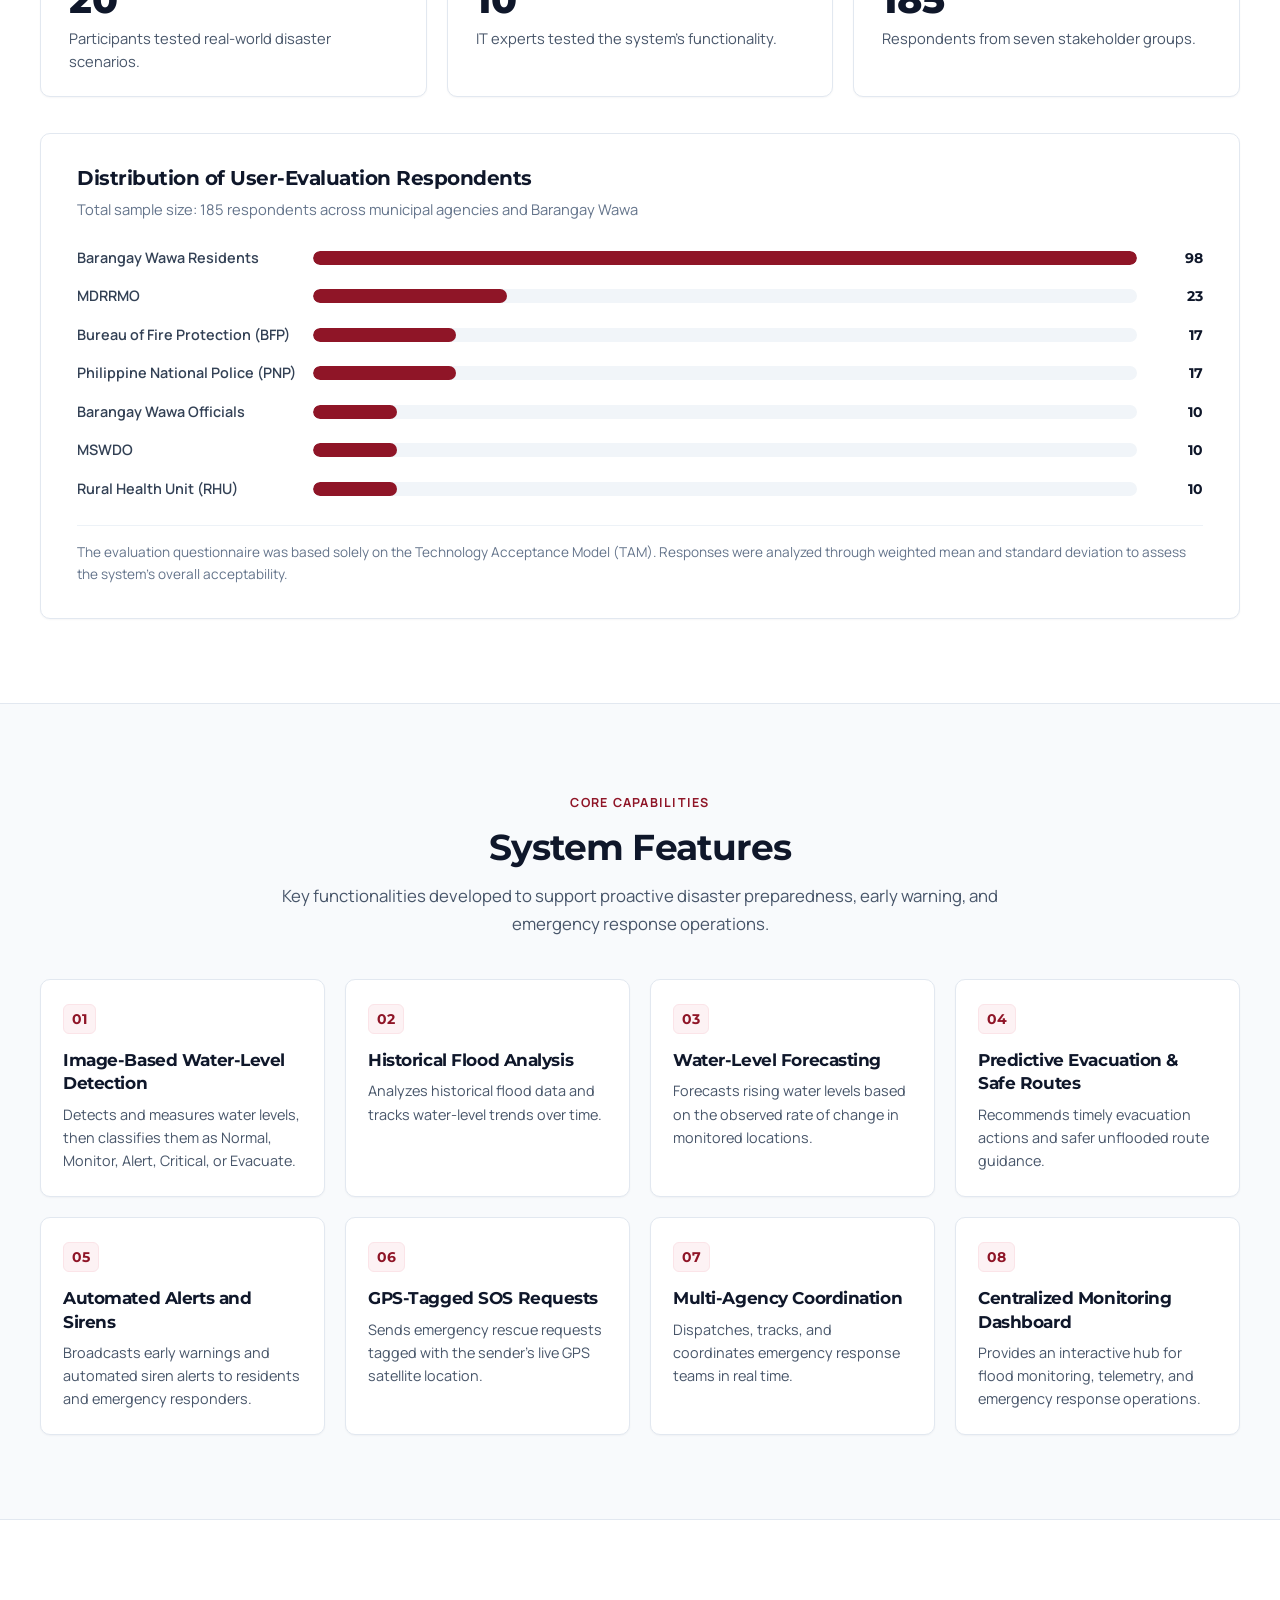
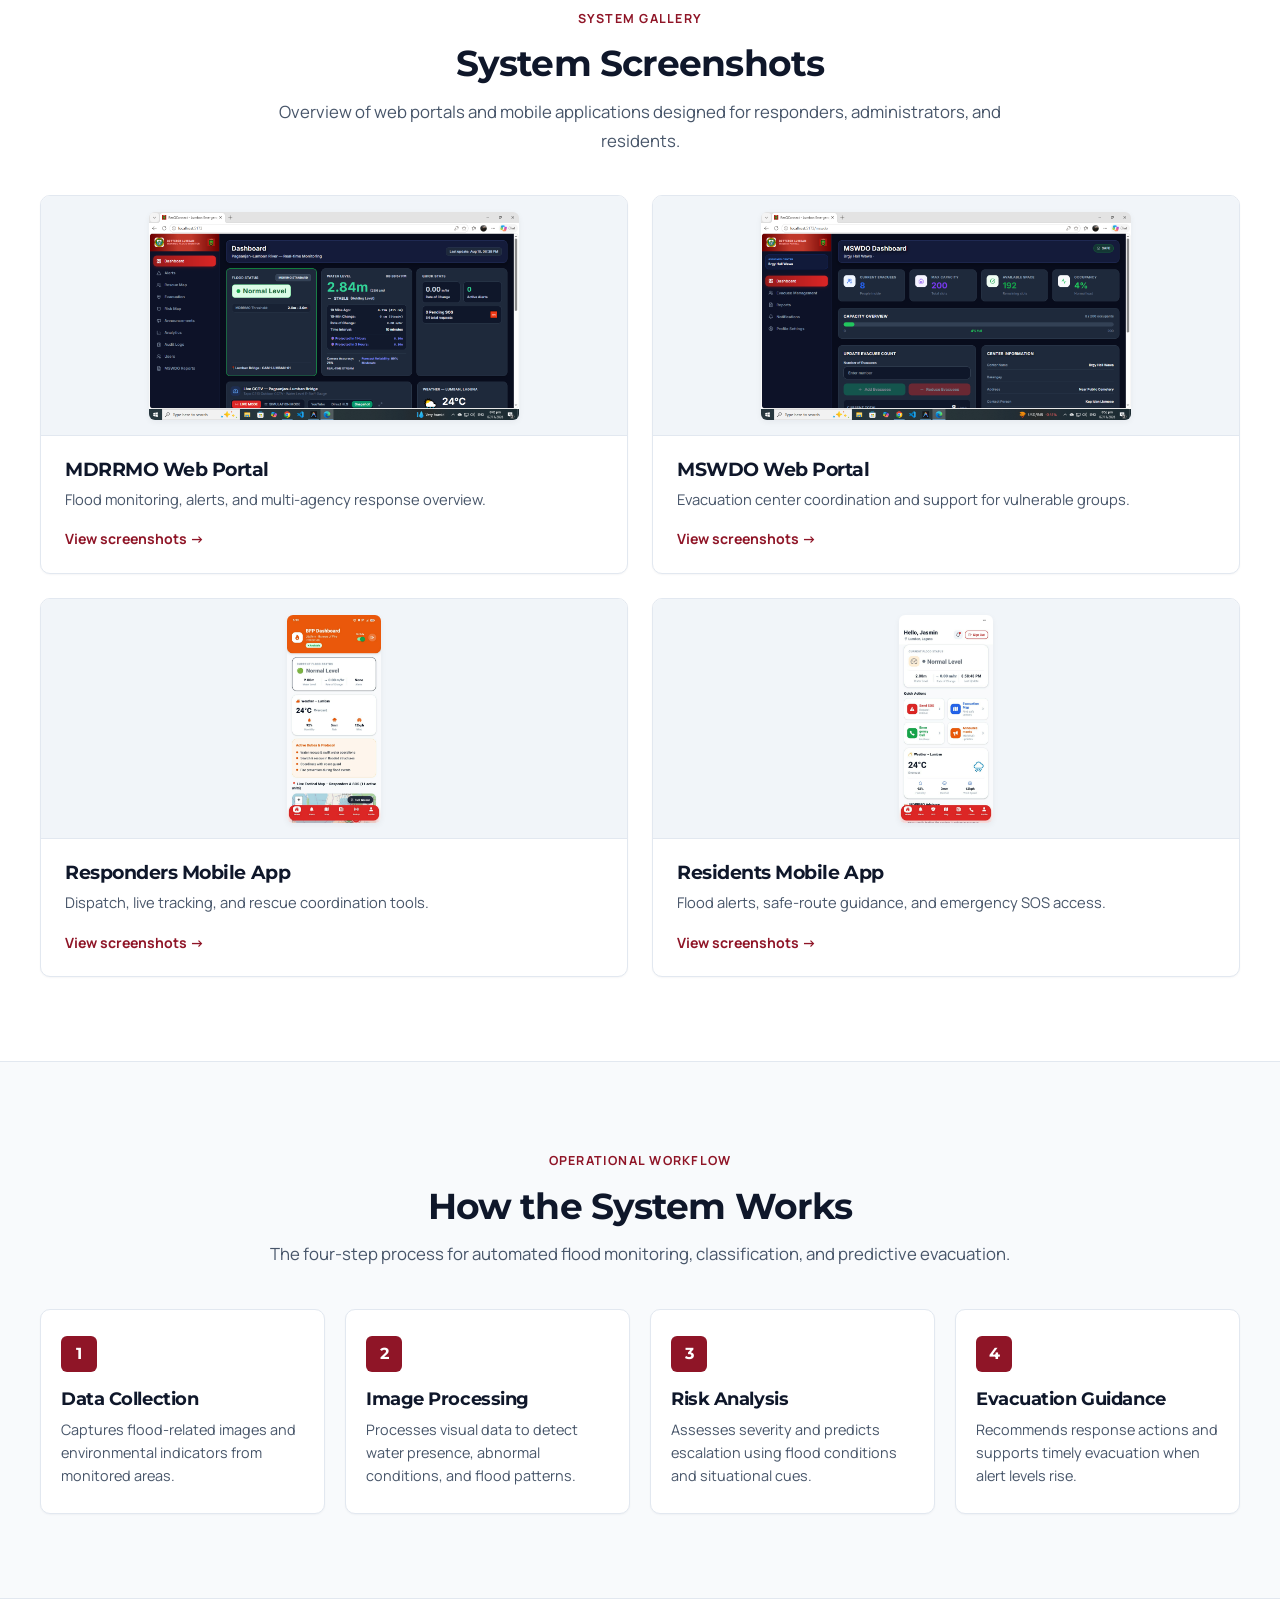
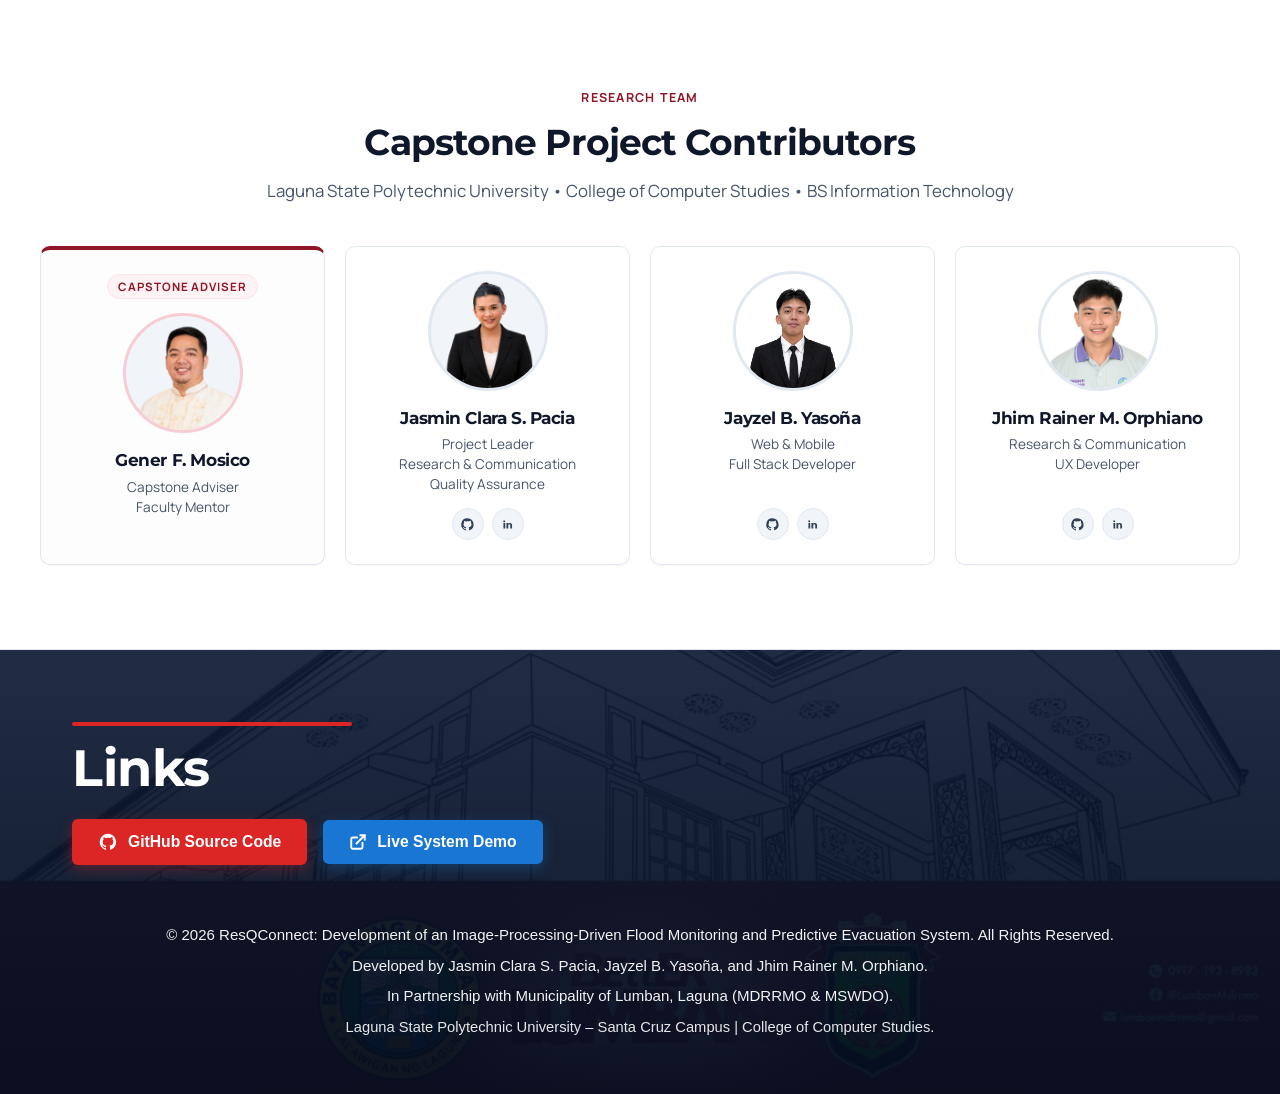
==== commit aae80f01: "2" ====
--- a/index.html
+++ b/index.html
@@ -17,7 +17,7 @@
       href="https://fonts.googleapis.com/css2?family=Manrope:wght@400;500;600;700;800&family=Montserrat:wght@600;700;800&display=swap"
       rel="stylesheet"
     />
-    <link rel="stylesheet" href="styles.css?v=5" />
+    <link rel="stylesheet" href="styles.css?v=10" />
   </head>
   <body>
     <div class="page-shell">
@@ -40,8 +40,10 @@
             <a href="#testing">Testing</a>
             <a href="#features">Features</a>
             <a href="screenshots.html">Screenshots</a>
+            <a href="manual.html">Manual</a>
             <a href="#workflow">Workflow</a>
             <a href="#team">Team</a>
+            <a href="#links">Links</a>
           </nav>
 
           <button class="nav-toggle" type="button" aria-label="Toggle navigation menu" aria-expanded="false">
@@ -685,39 +687,47 @@
         </section>
       </main>
 
-      <!-- Footer -->
-      <footer class="site-footer">
-        <div class="container">
-          <div class="footer-top">
-            <div class="footer-brand">
-              <strong>Flood Monitoring &amp; Predictive Evacuation System</strong>
-              <p>For the Municipality of Lumban, Laguna. A Capstone Project presented to the College of Computer Studies, Laguna State Polytechnic University.</p>
-            </div>
-            <div class="footer-links-col">
-              <h4>Research Sections</h4>
-              <ul>
-                <li><a href="#overview">Research Title</a></li>
-                <li><a href="#problem">Statement of the Problem</a></li>
-                <li><a href="#objectives">Objectives</a></li>
-                <li><a href="#methodology">Methodology</a></li>
-                <li><a href="#testing">Testing &amp; Evaluation</a></li>
-              </ul>
-            </div>
-            <div class="footer-links-col">
-              <h4>System Navigation</h4>
-              <ul>
-                <li><a href="#features">Core Features</a></li>
-                <li><a href="#screenshots">Screenshots</a></li>
-                <li><a href="screenshots.html">Detailed Gallery</a></li>
-                <li><a href="#workflow">Operational Workflow</a></li>
-                <li><a href="#team">Research Team</a></li>
-              </ul>
-            </div>
-          </div>
-
-          <div class="footer-bottom">
-            <p>&copy; 2026 ResQConnect. Laguna State Polytechnic University &bull; BSIT.</p>
-            <a href="#top">Back to top &uarr;</a>
+      <!-- Links & Footer Section -->
+      <footer class="site-footer" id="links">
+        <div class="container footer-container">
+          <!-- Section Heading with Red Accent Line -->
+          <div class="footer-links-header">
+            <div class="footer-links-accent" aria-hidden="true"></div>
+            <h2 class="footer-links-title">Links</h2>
+          </div>
+
+          <!-- Action Buttons (GitHub Source Code & Live System Demo) -->
+          <div class="footer-links-actions">
+            <a href="https://github.com/ja1152452/Flood_Monitoring" target="_blank" rel="noopener noreferrer" class="footer-btn footer-btn-github">
+              <svg viewBox="0 0 24 24" fill="currentColor" width="20" height="20" aria-hidden="true">
+                <path d="M12 2a10 10 0 0 0-3.16 19.49c.5.09.68-.22.68-.48v-1.7c-2.77.6-3.35-1.18-3.35-1.18-.45-1.15-1.1-1.46-1.1-1.46-.9-.62.07-.61.07-.61 1 .07 1.53 1.03 1.53 1.03.89 1.53 2.34 1.09 2.91.83.09-.65.35-1.09.63-1.34-2.21-.25-4.54-1.1-4.54-4.9 0-1.08.39-1.97 1.03-2.66-.1-.25-.45-1.28.1-2.66 0 0 .84-.27 2.75 1.02A9.49 9.49 0 0 1 12 6.84c.85 0 1.71.11 2.51.33 1.91-1.29 2.75-1.02 2.75-1.02.55 1.38.2 2.41.1 2.66.64.69 1.03 1.58 1.03 2.66 0 3.81-2.34 4.64-4.56 4.89.36.3.68.9.68 1.82v2.7c0 .26.18.58.69.48A10 10 0 0 0 12 2Z"/>
+              </svg>
+              <span>GitHub Source Code</span>
+            </a>
+            <a href="manual.html" class="footer-btn footer-btn-demo">
+              <svg viewBox="0 0 24 24" fill="none" stroke="currentColor" stroke-width="2.5" stroke-linecap="round" stroke-linejoin="round" width="18" height="18" aria-hidden="true">
+                <path d="M18 13v6a2 2 0 0 1-2 2H5a2 2 0 0 1-2-2V8a2 2 0 0 1 2-2h6"></path>
+                <polyline points="15 3 21 3 21 9"></polyline>
+                <line x1="10" y1="14" x2="21" y2="3"></line>
+              </svg>
+              <span>Live System Demo</span>
+            </a>
+          </div>
+
+          <!-- Academic & Capstone Attribution Metadata -->
+          <div class="footer-metadata">
+            <p class="footer-meta-line footer-copyright">
+              &copy; 2026 ResQConnect: Development of an Image-Processing-Driven Flood Monitoring and Predictive Evacuation System. All Rights Reserved.
+            </p>
+            <p class="footer-meta-line footer-authors">
+              Developed by Jasmin Clara S. Pacia, Jayzel B. Yaso&ntilde;a, and Jhim Rainer M. Orphiano.
+            </p>
+            <p class="footer-meta-line footer-partner">
+              In Partnership with Municipality of Lumban, Laguna (MDRRMO &amp; MSWDO).
+            </p>
+            <p class="footer-meta-line footer-institution">
+              Laguna State Polytechnic University &ndash; Santa Cruz Campus | College of Computer Studies.
+            </p>
           </div>
         </div>
       </footer>
--- a/styles.css
+++ b/styles.css
@@ -1311,94 +1311,144 @@
    ========================================================================== */
 
 .site-footer {
-  background-color: var(--slate-950);
-  color: var(--slate-400);
-  padding: 48px 0 28px;
-  border-top: 2px solid var(--primary-800);
-}
-
-.footer-top {
-  display: grid;
-  grid-template-columns: 1.5fr 1fr 1fr;
-  gap: 36px;
-  padding-bottom: 36px;
-  border-bottom: 1px solid rgba(255, 255, 255, 0.08);
-  margin-bottom: 24px;
-}
-
-.footer-brand strong {
+  position: relative;
+  background:
+    linear-gradient(180deg, rgba(8, 22, 48, 0.90) 0%, rgba(5, 14, 32, 0.96) 100%),
+    url('assets/images/landing.jpg') center center / cover no-repeat;
+  color: #ffffff;
+  padding: 72px 0 54px;
+  border-top: none;
+  overflow: hidden;
+}
+
+.footer-container {
+  max-width: 1200px;
+  margin: 0 auto;
+  padding: 0 32px;
+}
+
+.footer-links-header {
+  margin-bottom: 22px;
+}
+
+.footer-links-accent {
+  width: 280px;
+  max-width: 100%;
+  height: 4px;
+  background-color: #dc2626;
+  border-radius: 2px;
+  margin-bottom: 14px;
+}
+
+.footer-links-title {
   font-family: "Montserrat", sans-serif;
-  color: var(--white);
-  font-size: 1.15rem;
-  display: block;
-  margin-bottom: 6px;
-}
-
-.footer-brand p {
-  font-size: 0.9rem;
+  font-size: clamp(2.4rem, 5vw, 3.2rem);
+  font-weight: 700;
+  color: #ffffff;
+  line-height: 1.1;
+  margin: 0;
+  letter-spacing: -0.5px;
+}
+
+.footer-links-actions {
+  display: flex;
+  align-items: center;
+  gap: 16px;
+  flex-wrap: wrap;
+  margin-bottom: 58px;
+}
+
+.footer-btn {
+  display: inline-flex;
+  align-items: center;
+  gap: 10px;
+  padding: 13px 26px;
+  border-radius: 6px;
+  font-family: "Inter", sans-serif;
+  font-size: 0.98rem;
+  font-weight: 600;
+  text-decoration: none;
+  transition: transform 0.2s ease, box-shadow 0.2s ease, background-color 0.2s ease;
+  line-height: 1;
+  cursor: pointer;
+}
+
+.footer-btn-github {
+  background-color: #dc2626;
+  color: #ffffff;
+  box-shadow: 0 4px 14px rgba(220, 38, 38, 0.35);
+}
+
+.footer-btn-github:hover {
+  background-color: #b91c1c;
+  color: #ffffff;
+  transform: translateY(-2px);
+  box-shadow: 0 6px 18px rgba(220, 38, 38, 0.45);
+}
+
+.footer-btn-demo {
+  background-color: #1976d2;
+  color: #ffffff;
+  box-shadow: 0 4px 14px rgba(25, 118, 210, 0.35);
+}
+
+.footer-btn-demo:hover {
+  background-color: #1565c0;
+  color: #ffffff;
+  transform: translateY(-2px);
+  box-shadow: 0 6px 18px rgba(25, 118, 210, 0.45);
+}
+
+.footer-btn svg {
+  flex-shrink: 0;
+}
+
+.footer-metadata {
+  text-align: center;
+  max-width: 980px;
+  margin: 0 auto;
+  display: flex;
+  flex-direction: column;
+  gap: 6px;
+}
+
+.footer-meta-line {
+  font-family: "Inter", sans-serif;
+  font-size: 0.94rem;
+  color: #ffffff;
+  margin: 0;
   line-height: 1.65;
-  margin: 0;
-  max-width: 440px;
-}
-
-.footer-links-col h4 {
-  font-size: 0.82rem;
-  text-transform: uppercase;
-  letter-spacing: 0.08em;
-  color: var(--white);
-  margin-bottom: 12px;
-}
-
-.footer-links-col ul {
-  list-style: none;
-  padding: 0;
-  margin: 0;
-  display: flex;
-  flex-direction: column;
-  gap: 8px;
-}
-
-.footer-links-col a {
-  font-size: 0.88rem;
-  color: var(--slate-400);
-}
-
-.footer-links-col a:hover {
-  color: var(--white);
-}
-
-.footer-bottom {
-  display: flex;
-  align-items: center;
-  justify-content: space-between;
-  font-size: 0.82rem;
-}
-
-.footer-bottom a {
-  color: var(--primary-200);
-}
-
-.footer-bottom a:hover {
-  color: var(--white);
+  opacity: 0.95;
+}
+
+.footer-meta-line.footer-copyright {
+  font-weight: 500;
+}
+
+.footer-meta-line.footer-institution {
+  font-size: 0.92rem;
+  opacity: 0.9;
 }
 
 .back-to-top {
   position: fixed;
   bottom: 24px;
   right: 24px;
-  z-index: 90;
-  width: 42px;
-  height: 42px;
-  border-radius: var(--radius-sm);
-  background-color: var(--primary-700);
-  color: var(--white);
+  z-index: 99;
+  width: 44px;
+  height: 44px;
+  border-radius: 4px;
+  background-color: #dc2626;
+  color: #ffffff;
+  border: none;
   display: grid;
   place-items: center;
-  box-shadow: var(--shadow-md);
+  box-shadow: 0 4px 14px rgba(0, 0, 0, 0.35);
+  cursor: pointer;
   opacity: 0;
   visibility: hidden;
   transform: translateY(10px);
-  transition: var(--transition);
+  transition: all 0.25s ease;
 }
 
 .back-to-top.is-visible {
@@ -1408,12 +1458,45 @@
 }
 
 .back-to-top:hover {
-  background-color: var(--primary-800);
+  background-color: #b91c1c;
+  transform: translateY(-2px);
+  box-shadow: 0 6px 18px rgba(220, 38, 38, 0.45);
 }
 
 .back-to-top svg {
-  width: 18px;
-  height: 18px;
+  width: 20px;
+  height: 20px;
+}
+
+@media (max-width: 640px) {
+  .site-footer {
+    padding: 52px 0 44px;
+  }
+
+  .footer-links-accent {
+    width: 180px;
+  }
+
+  .footer-links-title {
+    font-size: 2.2rem;
+  }
+
+  .footer-links-actions {
+    flex-direction: column;
+    align-items: stretch;
+    gap: 12px;
+    margin-bottom: 40px;
+  }
+
+  .footer-btn {
+    justify-content: center;
+    width: 100%;
+  }
+
+  .footer-meta-line {
+    font-size: 0.84rem;
+    line-height: 1.55;
+  }
 }
 
 /* ==========================================================================
@@ -2049,3 +2132,535 @@
     scroll-behavior: auto !important;
   }
 }
+
+/* ==========================================================================
+   System & Technical Administration Manual (manual.html)
+   ========================================================================== */
+
+.manual-page-main {
+  background-color: #f8fafc;
+  min-height: 100vh;
+  padding: 0 0 80px;
+}
+
+.manual-subbar {
+  background-color: #ffffff;
+  border-bottom: 1px solid #e2e8f0;
+  padding: 16px 0;
+  margin-bottom: 32px;
+}
+
+.manual-container {
+  max-width: 1400px;
+  width: 94%;
+  margin: 0 auto;
+  padding: 0 20px;
+}
+
+.manual-subbar-inner {
+  display: flex;
+  align-items: center;
+  justify-content: space-between;
+  flex-wrap: wrap;
+  gap: 16px;
+}
+
+.manual-nav-tabs {
+  display: flex;
+  align-items: center;
+  gap: 6px;
+  background-color: #f1f5f9;
+  padding: 4px;
+  border-radius: 8px;
+  border: 1px solid #e2e8f0;
+}
+
+.manual-nav-tab {
+  display: inline-flex;
+  align-items: center;
+  gap: 8px;
+  padding: 7px 16px;
+  border-radius: 6px;
+  font-size: 0.88rem;
+  font-weight: 600;
+  text-decoration: none;
+  color: #475569;
+  transition: all 0.2s ease;
+  border: none;
+  background: transparent;
+  cursor: pointer;
+}
+
+.manual-nav-tab:hover {
+  color: #0f172a;
+  background-color: #e2e8f0;
+}
+
+.manual-nav-tab.is-active {
+  background-color: #ffffff;
+  color: var(--primary-800);
+  box-shadow: 0 1px 3px rgba(0, 0, 0, 0.08);
+  font-weight: 700;
+}
+
+.manual-alert-critical {
+  display: flex;
+  align-items: flex-start;
+  gap: 12px;
+  background-color: #fef2f2;
+  border-left: 4px solid #dc2626;
+  border-radius: 6px;
+  padding: 14px 18px;
+  margin: 16px 0 20px;
+  color: #991b1b;
+  font-size: 0.94rem;
+  line-height: 1.6;
+}
+
+.manual-alert-critical strong {
+  color: #7f1d1d;
+}
+
+.status-badge-inline {
+  display: inline-block;
+  padding: 2px 8px;
+  border-radius: 4px;
+  font-weight: 600;
+  font-size: 0.85rem;
+}
+
+.status-badge-normal {
+  background-color: #dcfce7;
+  color: #166534;
+}
+
+.status-badge-alert {
+  background-color: #fef9c3;
+  color: #854d0e;
+}
+
+.status-badge-warning {
+  background-color: #ffedd5;
+  color: #9a3412;
+}
+
+.status-badge-critical {
+  background-color: #fee2e2;
+  color: #991b1b;
+}
+
+.manual-breadcrumbs {
+  display: flex;
+  align-items: center;
+  gap: 8px;
+  font-size: 0.88rem;
+  color: #64748b;
+}
+
+.manual-breadcrumbs a {
+  color: #0f172a;
+  text-decoration: none;
+  font-weight: 500;
+}
+
+.manual-breadcrumbs a:hover {
+  color: var(--primary-700);
+}
+
+.manual-subbar-actions {
+  display: flex;
+  align-items: center;
+  gap: 12px;
+}
+
+.manual-action-btn {
+  display: inline-flex;
+  align-items: center;
+  gap: 8px;
+  padding: 8px 16px;
+  border-radius: 6px;
+  font-size: 0.88rem;
+  font-weight: 600;
+  cursor: pointer;
+  border: 1px solid #cbd5e1;
+  background-color: #ffffff;
+  color: #334155;
+  transition: all 0.2s ease;
+  text-decoration: none;
+}
+
+.manual-action-btn:hover {
+  background-color: #f1f5f9;
+  border-color: #94a3b8;
+  color: #0f172a;
+}
+
+.manual-action-btn.btn-primary-action {
+  background-color: var(--primary-700);
+  border-color: var(--primary-800);
+  color: #ffffff;
+}
+
+.manual-action-btn.btn-primary-action:hover {
+  background-color: var(--primary-800);
+  color: #ffffff;
+}
+
+.manual-layout {
+  display: grid;
+  grid-template-columns: 310px 1fr;
+  gap: 36px;
+  align-items: start;
+}
+
+.manual-sidebar {
+  position: sticky;
+  top: 90px;
+  background-color: #ffffff;
+  border: 1px solid #e2e8f0;
+  border-radius: 10px;
+  padding: 24px 18px;
+  box-shadow: 0 1px 3px rgba(0,0,0,0.05);
+  max-height: calc(100vh - 120px);
+  overflow-y: auto;
+}
+
+.manual-sidebar-title {
+  font-family: "Montserrat", sans-serif;
+  font-size: 0.82rem;
+  text-transform: uppercase;
+  letter-spacing: 0.08em;
+  color: #64748b;
+  margin: 0 0 14px;
+  padding-bottom: 10px;
+  border-bottom: 1px solid #f1f5f9;
+  display: flex;
+  align-items: center;
+  gap: 6px;
+}
+
+.manual-toc-list {
+  list-style: none;
+  padding: 0;
+  margin: 0;
+  display: flex;
+  flex-direction: column;
+  gap: 4px;
+}
+
+.manual-toc-link {
+  display: flex;
+  align-items: flex-start;
+  gap: 8px;
+  padding: 8px 10px;
+  font-size: 0.86rem;
+  color: #475569;
+  text-decoration: none;
+  border-radius: 6px;
+  line-height: 1.4;
+  transition: all 0.15s ease;
+}
+
+.manual-toc-num {
+  font-weight: 700;
+  color: var(--primary-700);
+  flex-shrink: 0;
+}
+
+.manual-toc-link:hover {
+  background-color: #f8fafc;
+  color: var(--primary-800);
+}
+
+.manual-toc-link.is-active {
+  background-color: #fef2f2;
+  color: var(--primary-900);
+  font-weight: 600;
+}
+
+.manual-content {
+  background-color: #ffffff;
+  border: 1px solid #e2e8f0;
+  border-radius: 12px;
+  padding: 44px 48px;
+  box-shadow: 0 2px 8px rgba(0,0,0,0.04);
+}
+
+.manual-doc-header {
+  border-bottom: 2px solid #f1f5f9;
+  padding-bottom: 28px;
+  margin-bottom: 36px;
+}
+
+.manual-meta-pill {
+  display: inline-flex;
+  align-items: center;
+  gap: 6px;
+  background-color: #fef2f2;
+  border: 1px solid #fecaca;
+  color: var(--primary-800);
+  font-size: 0.82rem;
+  font-weight: 700;
+  padding: 4px 12px;
+  border-radius: 9999px;
+  margin-bottom: 16px;
+  text-transform: uppercase;
+  letter-spacing: 0.05em;
+}
+
+.manual-doc-title {
+  font-family: "Montserrat", sans-serif;
+  font-size: clamp(1.8rem, 3.2vw, 2.4rem);
+  font-weight: 800;
+  color: #0f172a;
+  line-height: 1.25;
+  margin: 0 0 10px;
+  letter-spacing: -0.5px;
+}
+
+.manual-doc-subtitle {
+  font-family: "Montserrat", sans-serif;
+  font-size: 1.25rem;
+  font-weight: 600;
+  color: var(--primary-700);
+  margin: 0 0 8px;
+}
+
+.manual-doc-scope {
+  font-size: 1rem;
+  color: #64748b;
+  font-style: italic;
+  margin: 0;
+}
+
+.manual-section {
+  padding-top: 40px;
+  margin-top: 40px;
+  border-top: 1px solid #f1f5f9;
+}
+
+.manual-section:first-of-type {
+  padding-top: 0;
+  margin-top: 0;
+  border-top: none;
+}
+
+.manual-section-h2 {
+  font-family: "Montserrat", sans-serif;
+  font-size: 1.45rem;
+  font-weight: 700;
+  color: #0f172a;
+  margin: 0 0 18px;
+  display: flex;
+  align-items: center;
+  gap: 10px;
+}
+
+.manual-section-h3 {
+  font-family: "Montserrat", sans-serif;
+  font-size: 1.15rem;
+  font-weight: 600;
+  color: #1e293b;
+  margin: 28px 0 12px;
+}
+
+.manual-prose {
+  font-size: 0.98rem;
+  line-height: 1.75;
+  color: #334155;
+  margin: 0 0 16px;
+}
+
+.manual-prose strong {
+  color: #0f172a;
+}
+
+.manual-prose code {
+  background-color: #f1f5f9;
+  color: #8f1527;
+  font-family: "Fira Code", "Consolas", monospace;
+  font-size: 0.88em;
+  padding: 2px 6px;
+  border-radius: 4px;
+}
+
+.manual-list {
+  padding-left: 24px;
+  margin: 0 0 20px;
+  color: #334155;
+  line-height: 1.75;
+}
+
+.manual-list li {
+  margin-bottom: 6px;
+}
+
+.manual-list strong {
+  color: #0f172a;
+}
+
+.manual-code-card {
+  position: relative;
+  background-color: #090d16;
+  border: 1px solid #1e293b;
+  border-radius: 8px;
+  margin: 16px 0 24px;
+  overflow: hidden;
+}
+
+.manual-code-topbar {
+  display: flex;
+  align-items: center;
+  justify-content: space-between;
+  padding: 8px 16px;
+  background-color: #131b2e;
+  border-bottom: 1px solid #1e293b;
+}
+
+.manual-code-lang {
+  font-family: "Fira Code", monospace;
+  font-size: 0.75rem;
+  color: #94a3b8;
+  text-transform: uppercase;
+  font-weight: 600;
+}
+
+.manual-code-copy-btn {
+  display: inline-flex;
+  align-items: center;
+  gap: 6px;
+  padding: 4px 10px;
+  font-size: 0.75rem;
+  color: #cbd5e1;
+  background-color: #1e293b;
+  border: 1px solid #334155;
+  border-radius: 4px;
+  cursor: pointer;
+  transition: all 0.15s ease;
+}
+
+.manual-code-copy-btn:hover {
+  background-color: #334155;
+  color: #ffffff;
+}
+
+.manual-code-content {
+  margin: 0;
+  padding: 16px 20px;
+  overflow-x: auto;
+  font-family: "Fira Code", "Consolas", monospace;
+  font-size: 0.88rem;
+  line-height: 1.6;
+  color: #e2e8f0;
+  background: transparent;
+}
+
+.manual-ascii-box {
+  background-color: #050b14;
+  border: 1px solid #1e293b;
+  border-radius: 8px;
+  padding: 22px;
+  overflow-x: auto;
+  margin: 18px 0 24px;
+}
+
+.manual-ascii-box pre {
+  margin: 0;
+  font-family: "Courier New", Courier, monospace;
+  font-size: 0.82rem;
+  line-height: 1.35;
+  color: #38bdf8;
+  white-space: pre;
+}
+
+.manual-table-wrap {
+  width: 100%;
+  overflow-x: auto;
+  margin: 24px 0 32px;
+  border: 1px solid #e2e8f0;
+  border-radius: 8px;
+}
+
+.manual-table {
+  width: 100%;
+  border-collapse: collapse;
+  font-size: 0.92rem;
+  text-align: left;
+}
+
+.manual-table th {
+  background-color: #f1f5f9;
+  color: #0f172a;
+  font-weight: 700;
+  padding: 14px 18px;
+  border-bottom: 1px solid #cbd5e1;
+  white-space: nowrap;
+}
+
+.manual-table td {
+  padding: 14px 18px;
+  border-bottom: 1px solid #e2e8f0;
+  vertical-align: top;
+  color: #334155;
+  line-height: 1.6;
+}
+
+.manual-table tr:last-child td {
+  border-bottom: none;
+}
+
+.manual-table tr:hover td {
+  background-color: #f8fafc;
+}
+
+.badge-err {
+  display: inline-block;
+  background-color: #fef2f2;
+  color: #991b1b;
+  border: 1px solid #fecaca;
+  font-family: "Fira Code", monospace;
+  font-size: 0.82rem;
+  padding: 2px 6px;
+  border-radius: 4px;
+  word-break: break-all;
+}
+
+.badge-res {
+  color: #166534;
+  font-weight: 600;
+}
+
+@media (max-width: 1024px) {
+  .manual-layout {
+    grid-template-columns: 1fr;
+  }
+  .manual-sidebar {
+    display: none;
+  }
+  .manual-content {
+    padding: 32px 24px;
+  }
+}
+
+@media print {
+  .topbar, .site-footer, .back-to-top, .manual-sidebar, .manual-subbar-actions, .manual-code-copy-btn {
+    display: none !important;
+  }
+  body, .manual-page-main {
+    background: #ffffff !important;
+    color: #000000 !important;
+  }
+  .manual-content {
+    border: none !important;
+    box-shadow: none !important;
+    padding: 0 !important;
+  }
+  .manual-code-card, .manual-ascii-box {
+    background-color: #f8fafc !important;
+    color: #000000 !important;
+    border: 1px solid #cbd5e1 !important;
+  }
+  .manual-code-content, .manual-ascii-box pre {
+    color: #000000 !important;
+  }
+}
